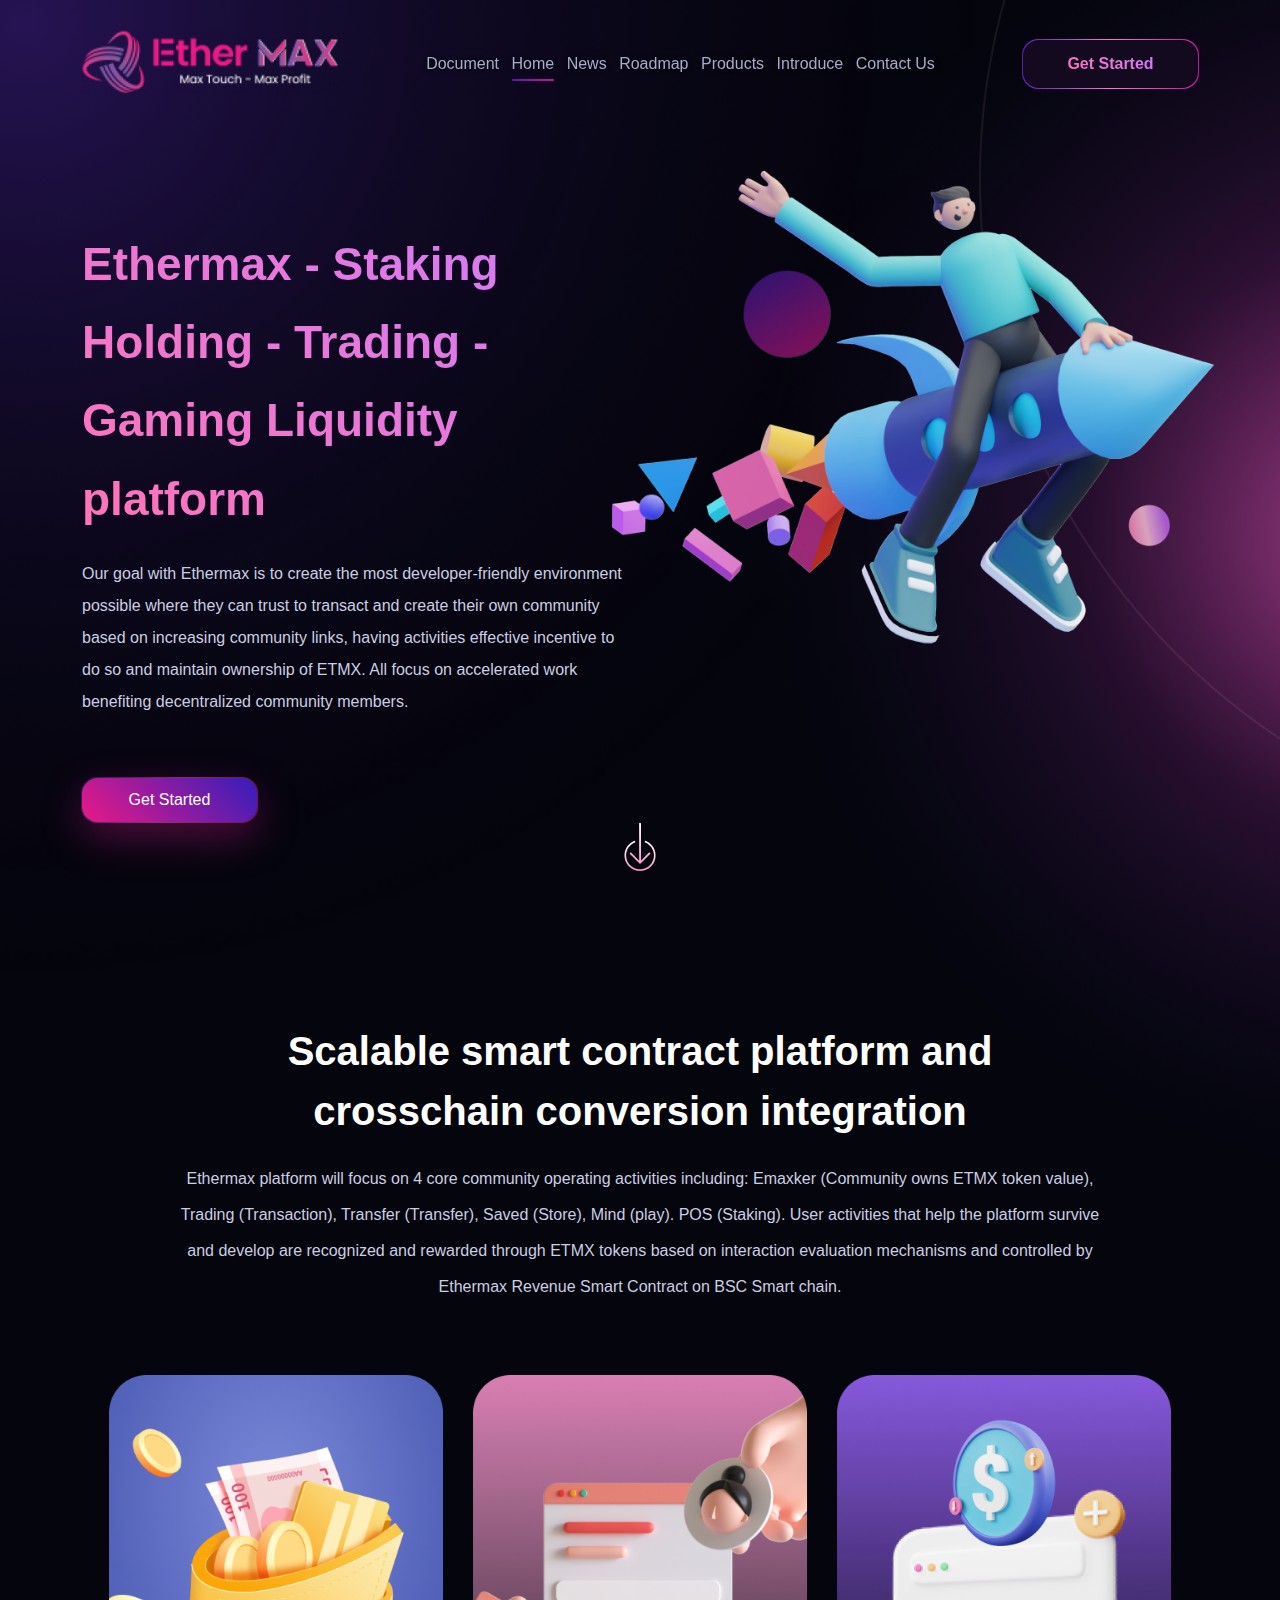
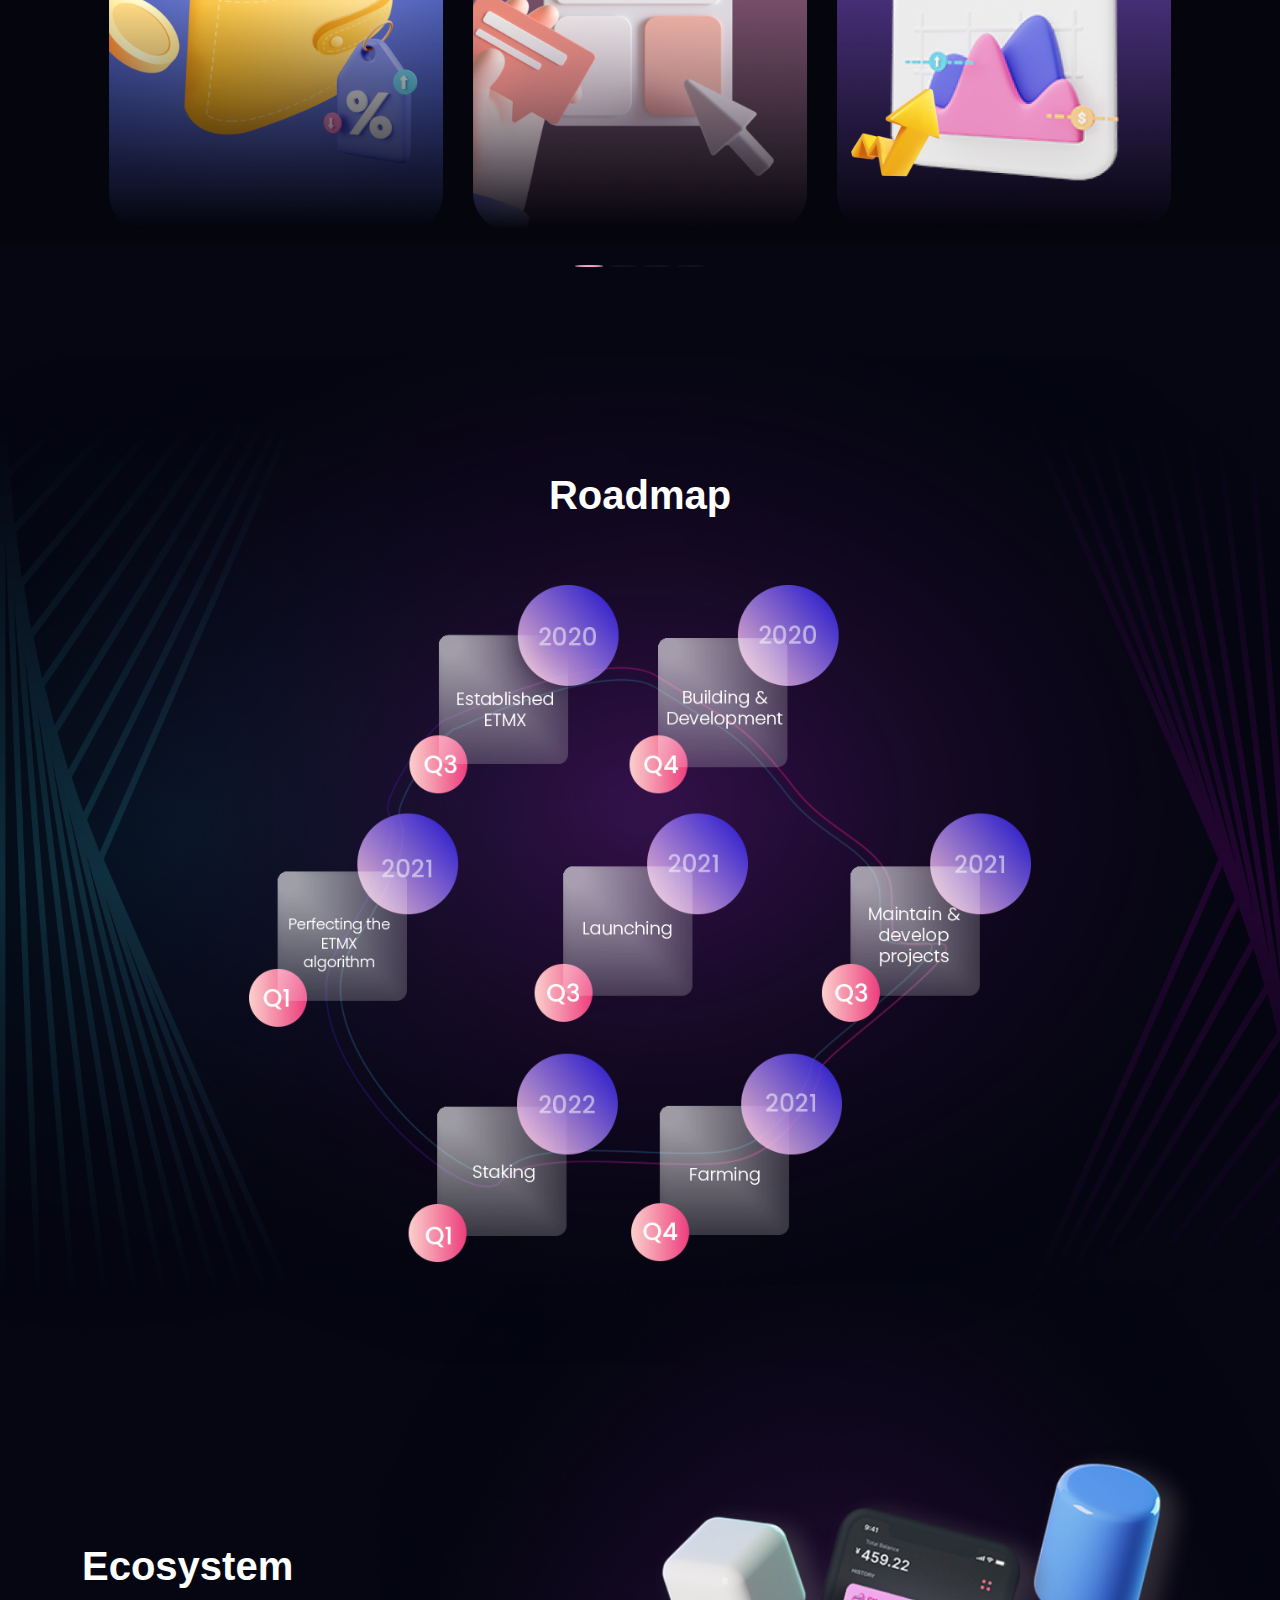
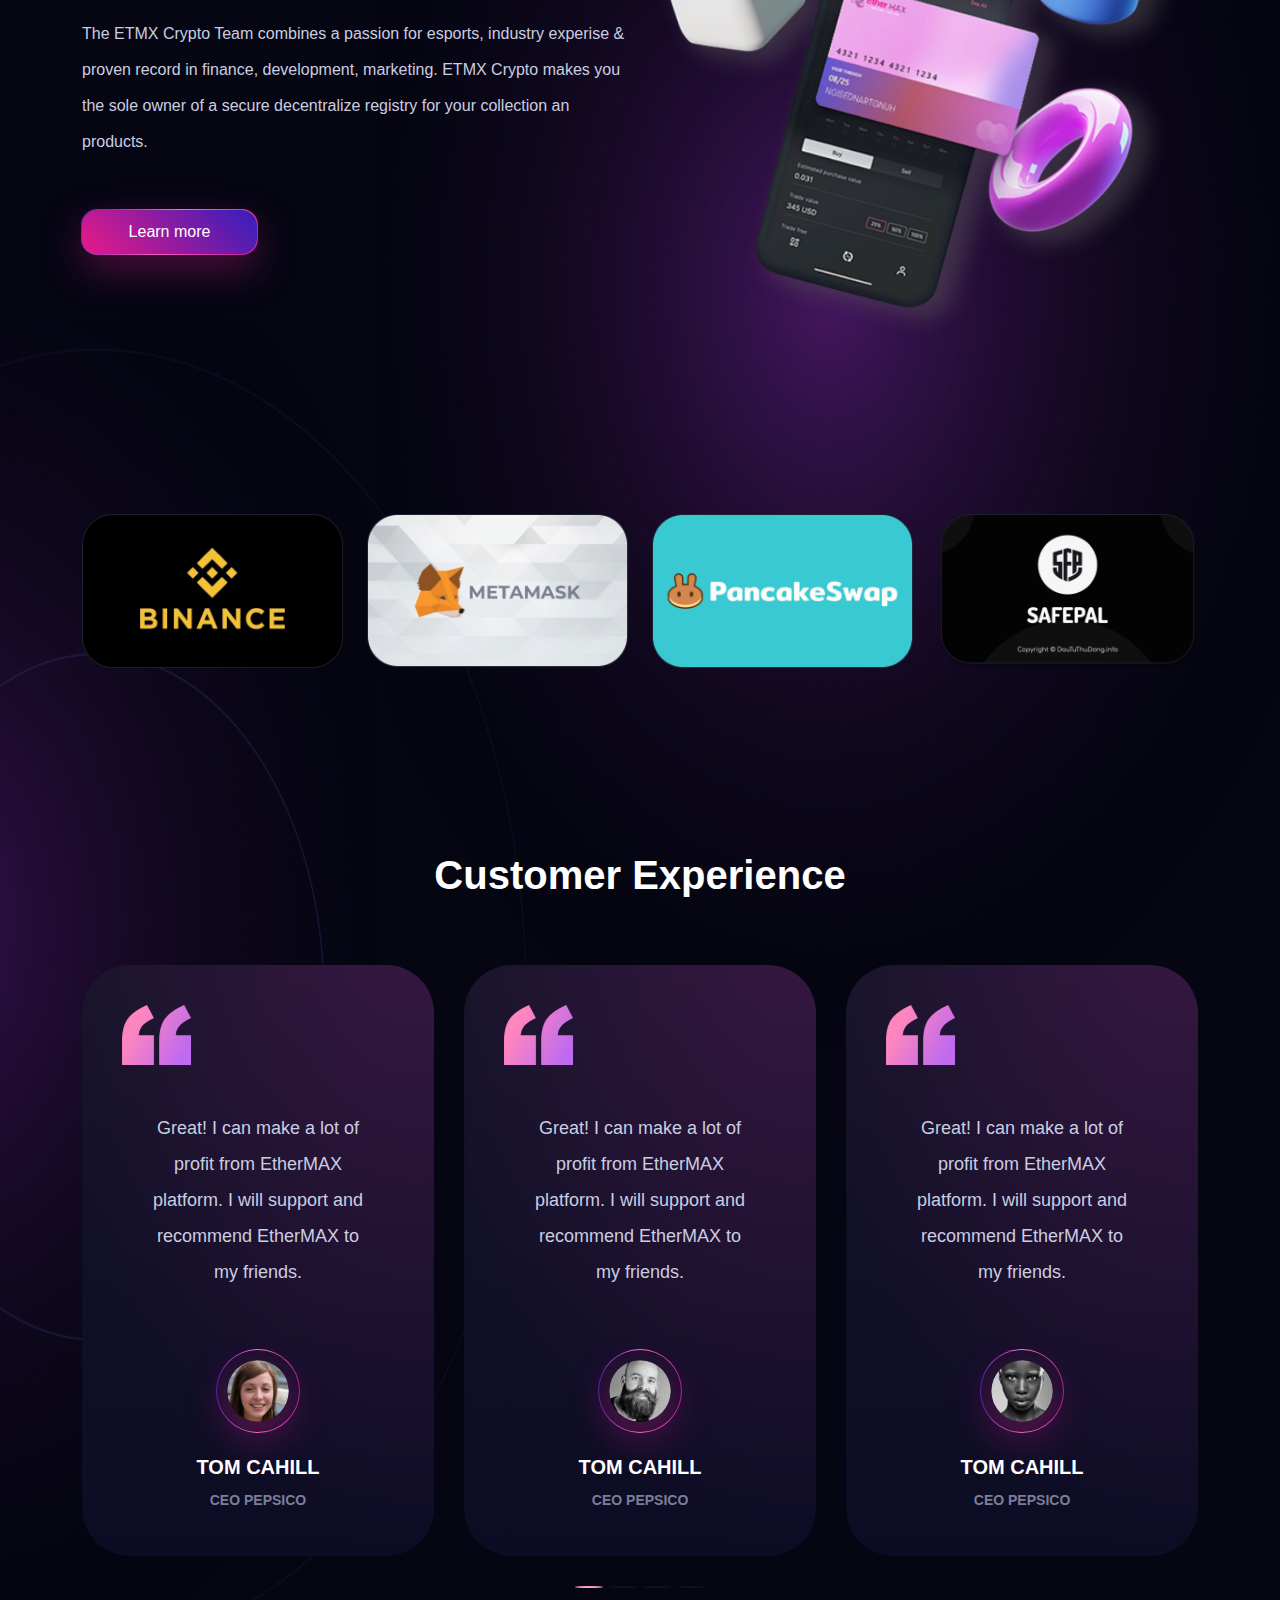
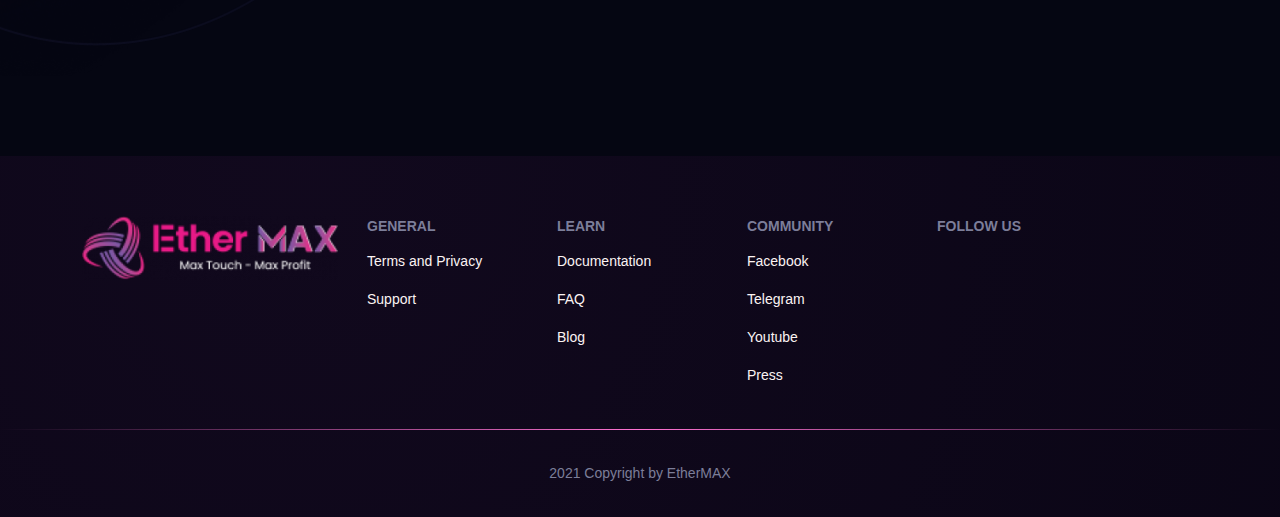
==== index.html @ fe42a5cf "Update" ====
<!doctype html>
<html lang="en">
<head>
  <meta charset="utf-8">
  <meta name="viewport" content="width=device-width, initial-scale=1, shrink-to-fit=no">
  <meta name="description" content="">
  <title>Ethermax</title>

  <link rel="icon" href="./assets/images/favicon.png">
  <!-- Core CSS -->
  <link rel="stylesheet" type="text/css" href="./assets/css/main.css">

</head>

<body>
    <header class="header header--fix">
        <div class="container">
            <div class="sc__wrap d-flex justify-content-between align-items-center">
                <div class="header__logo">
                    <a href="index.html">
                        <img src="./assets/images/logo.png" alt="">
                    </a>
                </div>
                <nav class="main__nav d-flex align-items-center">
                    <a href="#menu__mobile" class="mburger">
                        <span><span class="icon-bar"></span><span class="icon-bar"></span><span class="icon-bar"></span></span>
                    </a>
                    <ul class="dn__menu d-none d-lg-block">
                        <li class="menu-item"><a href="#">Document</a></li>
                        <li class="menu-item current-menu-item current_page_item"><a href="index.html">Home</a></li>
                        <li class="menu-item"><a href="#">News</a></li>
                        <li class="menu-item"><a href="#">Roadmap</a></li>
                        <li class="menu-item"><a href="#">Products</a></li>
                        <li class="menu-item"><a href="#">Introduce</a></li>
                        <li class="menu-item"><a href="#">Contact Us</a></li>
                    </ul>
                </nav>
                <div>
                    <a href="#" class="header__btn"><span>Get Started</span></a>
                </div>
            </div>
        </div>
    </header>

    <section class="home-banner">
        <div class="container">
            <div class="row">
                <div class="col-md-6">
                    <h2 class="el__item--title">Ethermax - Staking<br>Holding - Trading - Gaming Liquidity platform</h2>
                    <div class="el__item--excerpt">
                        Our goal with Ethermax is to create the most developer-friendly environment possible where they can trust to transact and create their own community based on increasing community links, having activities effective incentive to do so and maintain ownership of ETMX. All focus on accelerated work benefiting decentralized community members.
                    </div>
                    <a href="#" class="btn btn--primary">Get Started</a>
                </div>
                <div class="col-md-6">
                    <div class="el__item--thumb">
                        <img src="./assets/images/header-img.png" alt="Ethermax - Staking Holding - Trading - Gaming Liquidity platform">
                    </div>
                </div>
            </div>

            <div>
                <a href="#home-banner__box" class="next-page js-click-smooth"></a>
            </div>

            <div id="home-banner__box" class="el__box">
                <div class="container">
                    <div class="sc__header text-center">
                        <h2 class="sc__header--title">Scalable smart contract platform and <br>crosschain conversion integration</h2>
                        <div class="sc__header--excerpt">
                            Ethermax platform will focus on 4 core community operating activities including: Emaxker (Community owns ETMX token value), Trading (Transaction), Transfer (Transfer), Saved (Store), Mind (play). POS (Staking). User activities that help the platform survive and develop are recognized and rewarded through ETMX tokens based on interaction evaluation mechanisms and controlled by Ethermax Revenue Smart Contract on BSC Smart chain.
                        </div>
                    </div>

                    <div class="el__box__slider slider flickity" data-flickity='{ "autoPlay": true ,"cellAlign": "left", "contain": true, "wrapAround": true, "groupCells": false, "pageDots": true,"prevNextButtons": false }'>
                        <div class="col-md-4 col-lg-4 item__wrap">
                            <div class="slider__item">
                                <div class="slider__item--thumb">
                                    <img src="./assets/images/home-banner-img-1.png" alt="">
                                </div>
                            </div>
                        </div>
                        <div class="col-md-4 col-lg-4 item__wrap">
                            <div class="slider__item">
                                <div class="slider__item--thumb">
                                    <img src="./assets/images/home-banner-img-2.png" alt="">
                                </div>
                            </div>
                        </div>
                        <div class="col-md-4 col-lg-4 item__wrap">
                            <div class="slider__item">
                                <div class="slider__item--thumb">
                                    <img src="./assets/images/home-banner-img-3.png" alt="">
                                </div>
                            </div>
                        </div>
                         <div class="col-md-4 col-lg-4 item__wrap">
                            <div class="slider__item">
                                <div class="slider__item--thumb">
                                    <img src="./assets/images/home-banner-img-1.png" alt="">
                                </div>
                            </div>
                        </div>
                    </div>
                </div>
            </div>

        </div>
    </section>

    <section class="home-roadmap">
        <div class="container">
            <div class="sc__header text-center">
                <h2 class="sc__header--title">Roadmap</h2>
            </div>
            <div class="el__thumb">
                <img src="./assets/images/home 1.png" alt="">
            </div>
        </div>
    </section>

    <div class="home-wrap2">
        <section class="home-ecosystem">
            <div class="container">
                <div class="row">
                    <div class="col-md-6 d-flex align-items-center">
                        <div class="sc__header">
                            <h2 class="sc__header--title">Ecosystem</h2>
                            <div class="sc__header--excerpt">
                                The ETMX Crypto Team combines a passion for esports, industry experise & proven record in finance, development, marketing. ETMX Crypto makes you the sole owner of a secure decentralize registry for your collection an products.
                            </div>
                            <a href="#" class="btn btn--primary">Learn more</a>
                        </div>
                    </div>
                    <div class="col-md-6">
                        <div class="el__thumb">
                            <img src="./assets/images/home-ecosystem-img.png" alt="">
                        </div>
                    </div>
                </div>

                <div class="el__box">
                    <div class="row">
                        <div class="col-md-3">
                            <div class="el__item--thumb">
                                <img src="./assets/images/home-ecosystem-img-1.png" alt="">
                            </div>
                        </div>
                        <div class="col-md-3">
                            <div class="el__item--thumb">
                                <img src="./assets/images/home-ecosystem-img-2.png" alt="">
                            </div>
                        </div>
                        <div class="col-md-3">
                            <div class="el__item--thumb">
                                <img src="./assets/images/home-ecosystem-img-3.png" alt="">
                            </div>
                        </div>
                        <div class="col-md-3">
                            <div class="el__item--thumb">
                                <img src="./assets/images/home-ecosystem-img-4.png" alt="">
                            </div>
                        </div>
                    </div>
                </div>
            </div>
        </section>

        <section class="home-feedback">
            <div class="container">
                <div class="sc__header text-center">
                    <h2 class="sc__header--title">Customer Experience</h2>
                </div>

                <div class="home-feedback__slider" data-flickity='{ "autoPlay": true ,"cellAlign": "left", "contain": true, "wrapAround": true, "groupCells": false, "pageDots": true,"prevNextButtons": false }'>
                    <div class="col-md-4 col-lg-4 item__wrap">
                        <div class="slider__item">
                            <div class="slider__item--excerpt">
                                Great! I can make a lot of profit from EtherMAX platform. I will support and recommend EtherMAX to my friends.
                            </div>
                            <div class="slider__item--thumb">
                                <div class="-wrap">
                                    <div class="dnfix__thumb -contain">
                                        <img src="./assets/images/user-1.png" alt="">
                                    </div>
                                </div>
                            </div>
                            <h3 class="slider__item--title">TOM CAHILL</h3>
                            <h3 class="slider__item--sub">CEO PEPSICO</h3>
                        </div>
                    </div>
                    <div class="col-md-4 col-lg-4 item__wrap">
                        <div class="slider__item">
                            <div class="slider__item--excerpt">
                                Great! I can make a lot of profit from EtherMAX platform. I will support and recommend EtherMAX to my friends.
                            </div>
                            <div class="slider__item--thumb">
                                <div class="-wrap">
                                    <div class="dnfix__thumb -contain">
                                        <img src="./assets/images/user-2.png" alt="">
                                    </div>
                                </div>
                            </div>
                            <h3 class="slider__item--title">TOM CAHILL</h3>
                            <h3 class="slider__item--sub">CEO PEPSICO</h3>
                        </div>
                    </div>
                    <div class="col-md-4 col-lg-4 item__wrap">
                        <div class="slider__item">
                            <div class="slider__item--excerpt">
                                Great! I can make a lot of profit from EtherMAX platform. I will support and recommend EtherMAX to my friends.
                            </div>
                            <div class="slider__item--thumb">
                                <div class="-wrap">
                                    <div class="dnfix__thumb -contain">
                                        <img src="./assets/images/user-3.png" alt="">
                                    </div>
                                </div>
                            </div>
                            <h3 class="slider__item--title">TOM CAHILL</h3>
                            <h3 class="slider__item--sub">CEO PEPSICO</h3>
                        </div>
                    </div>
                    <div class="col-md-4 col-lg-4 item__wrap">
                        <div class="slider__item">
                            <div class="slider__item--excerpt">
                                Great! I can make a lot of profit from EtherMAX platform. I will support and recommend EtherMAX to my friends.
                            </div>
                            <div class="slider__item--thumb">
                                <div class="-wrap">
                                    <div class="dnfix__thumb -contain">
                                        <img src="./assets/images/user-1.png" alt="">
                                    </div>
                                </div>
                            </div>
                            <h3 class="slider__item--title">TOM CAHILL</h3>
                            <h3 class="slider__item--sub">CEO PEPSICO</h3>
                        </div>
                    </div>
                </div>

            </div>
        </section>
    </div>


    <footer class="footer">
        <div class="container">
            <div class="footer__top">
                <div class="row">
                    <div class="col-md-3">
                        <a href="index.html">
                            <img src="./assets/images/logo.png" alt="">
                        </a>
                    </div>
                    <div class="col-md-2">
                        <div class="footer__item">
                            <div class="el__header">
                                <h6 class="el__header--title">General</h6>
                            </div>
                            <nav class="">
                                <ul class="el__list">
                                    <li class="menu-item"><a href="#">Terms and Privacy</a></li>
                                    <li class="menu-item"><a href="#">Support</a></li>
                                </ul>
                            </nav>
                        </div>
                    </div>
                    <div class="col-md-2">
                        <div class="footer__item">
                            <div class="el__header">
                                <h6 class="el__header--title">Learn</h6>
                            </div>
                            <nav class="">
                                <ul class="el__list">
                                    <li class="menu-item"><a href="#">Documentation</a></li>
                                    <li class="menu-item"><a href="#">FAQ</a></li>
                                    <li class="menu-item"><a href="#">Blog</a></li>
                                </ul>
                            </nav>
                        </div>
                    </div>
                    <div class="col-md-2">
                        <div class="footer__item">
                            <div class="el__header">
                                <h6 class="el__header--title">Community</h6>
                            </div>
                            <nav class="">
                                <ul class="el__list">
                                    <li class="menu-item"><a href="#">Facebook</a></li>
                                    <li class="menu-item"><a href="#">Telegram</a></li>
                                    <li class="menu-item"><a href="#">Youtube</a></li>
                                    <li class="menu-item"><a href="#">Press</a></li>
                                </ul>
                            </nav>
                        </div>
                    </div>
                    <div class="col-md-3">
                        <div class="footer__item">
                            <div class="el__header">
                                <h6 class="el__header--title">fOLLOW US</h6>
                            </div>
                            <div class="social__box -s2 ms-auto">
                            <a href="#" class="ic--fb"><i class="fa fa-facebook-square" aria-hidden="true"></i></a>
                            <a href="#" class="ic--tw"><i class="fa fa-twitter" aria-hidden="true"></i></a>
                            <a href="#" class="ic--ytb"><i class="fa fa-youtube-play" aria-hidden="true"></i></a>
                          </div>
                        </div>
                    </div>
                </div>
            </div>
        </div>
        <div class="copyright text-center">
          <div class="container">2021 Copyright by EtherMAX</div>
        </div>
    </footer>

    <!-- end Footer -->
    <script src="./assets/libs/jquery-3.5.1.slim/jquery-3.5.1.slim.min.js"></script>
    <script src="./assets/libs/bootstrap/js/bootstrap.bundle.js"></script>
    <script src="./assets/libs/wowjs/js/wow.min.js"></script>
    <script src="./assets/libs/flickity/flickity.pkgd.min.js"></script>
    <script src="./assets/js/main.js"></script>

</body>

</html>
---- assets/css/main.css ----
@import url(../libs/bootstrap/css/bootstrap.css);
@import url(../libs/wowjs/css/animate.css);
@import url(../libs/flickity/flickity.min.css);
.schedule {
  max-width: 100%;
  padding: 0 0;
  background: #fff; }

.table-schedule {
  width: 100%;
  border-collapse: collapse;
  font-size: 16px;
  color: #5FC4E6;
  margin-bottom: 10px; }
  .table-schedule thead {
    font-size: 13px;
    color: #fff; }
    .table-schedule thead th {
      background-color: #BEE274;
      padding: 7px 5px; }
      .table-schedule thead th:first-child {
        min-width: 115px;
        background-color: #5FC4E6; }
  .table-schedule th, .table-schedule td {
    text-align: center;
    vertical-align: middle;
    min-width: 26px;
    border: 0;
    padding: 5px 5px; }
  .table-schedule tbody tr:first-child th, .table-schedule tbody tr:first-child td {
    padding-top: 15px; }
  .table-schedule tbody tr:last-child th, .table-schedule tbody tr:last-child td {
    padding-bottom: 15px; }
  .table-schedule tbody th {
    color: #666; }

html, body, div, span, applet, object, iframe,
h1, h2, h3, h4, h5, h6, p, blockquote, pre,
a, abbr, acronym, address, big, cite, code,
del, dfn, em, img, ins, kbd, q, s, samp,
small, strike, strong, sub, sup, tt, var,
b, u, i, center,
dl, dt, dd, ol, ul, li,
fieldset, form, label, legend,
table, caption, tbody, tfoot, thead, tr, th, td,
article, aside, canvas, details, embed,
figure, figcaption, footer, header, hgroup,
menu, nav, output, ruby, section, summary,
time, mark, audio, video {
  margin: 0;
  padding: 0;
  border: 0;
  font-size: 100%;
  vertical-align: baseline; }

/* HTML5 display-role reset for older browsers */
article, aside, details, figcaption, figure,
footer, header, hgroup, menu, nav, section {
  display: block; }

body {
  font-family: 'Poppins', sans-serif;
  background-color: #050612;
  color: #CBCDE1;
  font-weight: 400;
  font-size: 16px;
  line-height: normal;
  position: relative; }

a, a:hover {
  color: #4D4D4D;
  text-decoration: none;
  transition: all 0.3s; }

h1, h2, h3, h4, h5, h6 {
  font-weight: 700;
  line-height: normal; }

ol, ul {
  list-style: none; }

blockquote, q {
  quotes: none; }

blockquote:before, blockquote:after,
q:before, q:after {
  content: '';
  content: none; }

table {
  border-collapse: collapse;
  border-spacing: 0; }

img {
  max-width: 100%; }

a {
  outline: none; }

.-color-primary {
  color: #5FC4E6; }

ol, ul {
  list-style: none; }

.dnfix__thumb {
  position: relative;
  height: auto;
  width: 100%;
  overflow: hidden;
  display: block;
  padding-top: 68.075%; }

.dnfix__thumb img {
  margin: 0px auto;
  position: absolute;
  width: 100%;
  height: 100%;
  top: 0;
  left: 0;
  object-fit: cover; }

.dnfix__thumb.-contain img {
  object-fit: contain; }

.dnfix__thumb {
  transition: all 1000ms cubic-bezier(0.215, 0.61, 0.355, 1); }
  .dnfix__thumb img {
    transition: all 1000ms cubic-bezier(0.215, 0.61, 0.355, 1); }

/* Text truncate */
.text__truncate {
  overflow: hidden;
  text-overflow: ellipsis;
  display: -webkit-box;
  display: -webkit-inline-box;
  -webkit-box-orient: vertical;
  -webkit-line-clamp: 1; }

.text__truncate.-n2 {
  -webkit-line-clamp: 2; }

.text__truncate.-n3 {
  -webkit-line-clamp: 3; }

.text__truncate.-n4 {
  -webkit-line-clamp: 4; }

/**/
br.tb {
  display: none; }
@media (max-width: 991px) {
  br.pc {
    display: none; } }
@media (min-width: 768px) and (max-width: 1199px) {
  br.tb {
    display: block; } }
@media (min-width: 992px) {
  br.tbl {
    display: none; } }
@media (min-width: 768px) {
  br.mbt {
    display: none; } }
@media (min-width: 576px) {
  br.mb {
    display: none; } }

/**/
.sc__header--title {
  font-weight: bold;
  font-size: 40px;
  line-height: 60px;
  color: #FFFFFF;
  margin-bottom: 20px; }
.sc__header--excerpt {
  max-width: 925px;
  font-size: 16px;
  line-height: 36px;
  color: #CBCDE1;
  margin: 0 auto;
  margin-bottom: 50px; }

/**/
.btn {
  position: relative;
  min-width: 175px;
  font-size: 16px;
  font-weight: 500;
  line-height: normal;
  color: #fff;
  text-align: center;
  border-radius: 16px;
  padding: 13px 10px;
  transition: all .5s;
  border: 0;
  box-shadow: 0px 15px 40px rgba(212, 26, 141, 0.37); }
  .btn:before {
    content: "";
    position: absolute;
    top: 0;
    right: 0;
    bottom: 0;
    left: 0;
    z-index: -1;
    margin: -1px;
    border-radius: inherit;
    background: linear-gradient(120deg, #571DB1, #FF73D3, #B91B95); }
  .btn:hover {
    color: #fff; }
  .btn--primary {
    background: linear-gradient(45deg, #E91987, #341EBB); }

/*Slider*/
.flickity-page-dots {
  bottom: -35px; }
  .flickity-page-dots .dot {
    width: 28px;
    height: 2px;
    margin: 0 3px; }
    .flickity-page-dots .dot.is-selected {
      background: #FFA0CC; }

@media (min-width: 1400px) {
  .container {
    max-width: 1360px; } }
.header {
  padding: 30px 0; }
  .header--fix {
    position: fixed;
    top: 0;
    left: 0;
    width: 100%;
    z-index: 999;
    transition: all .25s; }
    .header--fix.is-active {
      background-color: #050612; }
      .header--fix.is-active:before {
        content: "";
        position: absolute;
        bottom: -1px;
        left: 0;
        width: 100%;
        height: 1px;
        background: linear-gradient(to right, #571DB1, #FF73D3, #B91B95); }
  .header__btn {
    position: relative;
    display: block;
    border-radius: 16px;
    background: #130a1f;
    padding: 15px 10px;
    font-size: 16px;
    font-weight: 800;
    min-width: 175px;
    text-align: center; }
    .header__btn:before {
      content: "";
      position: absolute;
      top: 0;
      right: 0;
      bottom: 0;
      left: 0;
      z-index: -1;
      margin: -1px;
      border-radius: inherit;
      background: linear-gradient(to right, #571DB1, #FF73D3, #B91B95); }
    .header__btn span {
      background: -webkit-linear-gradient(45deg, #FF74B5, #D07CFF);
      -webkit-background-clip: text;
      -webkit-text-fill-color: transparent; }

.footer {
  padding: 60px 0 0;
  background: radial-gradient(189.04% 777.74% at 23.72% 0%, rgba(40, 19, 54, 0.4) 0%, rgba(0, 0, 0, 0) 100%), #02020D; }
  .footer .footer__top {
    padding-bottom: 15px; }
  .footer .el__header {
    margin-bottom: 15px; }
    .footer .el__header--title {
      font-weight: bold;
      font-size: 14px;
      line-height: 21px;
      text-transform: uppercase;
      color: #7C7E99;
      margin-bottom: 0; }
  .footer .el__list {
    margin-bottom: 30px; }
    .footer .el__list li {
      margin-bottom: 20px; }
      .footer .el__list li a {
        font-size: 14px;
        line-height: normal;
        color: #FBF3F3; }

.copyright {
  position: relative;
  font-size: 14px;
  line-height: 48px;
  color: #7C7E99;
  padding: 20px 0; }
  .copyright:before {
    content: '';
    position: absolute;
    top: 0;
    left: 0;
    display: block;
    width: 100%;
    height: 1px;
    background: #8063ac;
    background: linear-gradient(50deg, rgba(128, 99, 172, 0) 0%, #ff73d3 50%, rgba(185, 27, 149, 0) 100%); }

/*
======================================
[ Main menu ]
======================================
*/
.header:not(.is-sticky) .main__nav .dn__menu > li > a {
  text-shadow: 0 0 5px #000000; }

.main__nav {
  position: relative;
  z-index: 9;
  font-size: 16px;
  line-height: 24px; }
  .main__nav:after {
    content: "";
    display: table;
    clear: both; }
  .main__nav .sc__wrap {
    position: relative;
    z-index: 9999;
    width: 100%; }
  .main__nav ul {
    list-style: none;
    padding: 0;
    margin: 0; }
  .main__nav.-subpage .dn__menu > li {
    padding: 0px 3px; }
  .main__nav a {
    color: #A7ABC8; }
  .main__nav .dn__menu {
    padding: 0px 0;
    -webkit-transition: padding .5s;
    -o-transition: padding .5s;
    transition: padding .5s;
    background: none;
    max-height: 46px; }
    .main__nav .dn__menu:after {
      content: "";
      display: table;
      clear: both; }
    .main__nav .dn__menu > li {
      position: relative;
      display: inline-block;
      padding: 0 15px; }
      .main__nav .dn__menu > li a::before {
        content: "";
        position: absolute;
        bottom: 0;
        left: 0;
        right: 0;
        display: block;
        width: 0;
        height: 2px;
        -webkit-transition: all .3s;
        -o-transition: all .3s;
        transition: all .3s;
        margin: auto;
        background: #fff; }
      .main__nav .dn__menu > li.menu-item-has-children > a:after {
        content: "\e906";
        font-family: 'icomoon';
        font-size: 8px;
        margin-left: 5px;
        position: relative;
        top: -2px; }
      .main__nav .dn__menu > li > a {
        position: relative;
        padding: 5px 0;
        display: block; }
        .main__nav .dn__menu > li > a:before {
          content: "";
          position: absolute;
          bottom: 0;
          left: 0;
          right: 0;
          display: block;
          width: 0;
          height: 2px;
          -webkit-transition: all .3s;
          -o-transition: all .3s;
          transition: all .3s;
          margin: auto;
          background: #571db1;
          background: linear-gradient(90deg, #571db1 0%, #a51b9b 75%, #b91b95 100%);
          border-radius: 5px; }
    .main__nav .dn__menu > li:hover a:before, .main__nav .dn__menu > li.active a:before, .main__nav .dn__menu .current_page_parent a:before, .main__nav .dn__menu .current-menu-parent a:before, .main__nav .dn__menu .current-menu-item > a:before {
      width: 100%; }
    .main__nav .dn__menu .menu-item-has-children:hover a:before {
      display: none; }
    .main__nav .dn__menu li:hover > .sub-menu {
      display: block;
      opacity: 1;
      visibility: visible; }
    .main__nav .dn__menu .sub-menu {
      width: 205px;
      position: absolute;
      background: #5FC4E6;
      opacity: 0;
      visibility: hidden;
      transition: all 300ms linear;
      -o-transition: all 300ms linear;
      -ms-transition: all 300ms linear;
      -moz-transition: all 300ms linear;
      -webkit-transition: all 300ms linear;
      left: 0px;
      top: 100%;
      z-index: 99;
      text-align: left; }
      .main__nav .dn__menu .sub-menu li {
        line-height: 20px;
        padding: 8px 15px;
        border-bottom: 1px solid rgba(255, 255, 255, 0.1);
        position: relative; }
        .main__nav .dn__menu .sub-menu li:hover {
          background-color: rgba(0, 0, 0, 0.2); }
          .main__nav .dn__menu .sub-menu li:hover > a {
            color: #fff; }
        .main__nav .dn__menu .sub-menu li a {
          color: #ffffff; }
      .main__nav .dn__menu .sub-menu .sub-menu {
        top: 0;
        left: 100%; }
  @media (max-width: 1439px) {
    .main__nav .dn__menu > li > a {
      font-size: 18px; } }
  @media (max-width: 1299px) {
    .main__nav .dn__menu > li {
      padding: 0 4px; }
      .main__nav .dn__menu > li > a {
        font-size: 16px; } }
  @media (max-width: 991px) {
    .main__nav {
      background-color: #ECF9FA;
      overflow: auto;
      white-space: nowrap; }
      .main__nav .dn__menu > li {
        padding: 0 15px; } }

/*Menu custom*/
.modal-open {
  overflow: hidden; }

.nav__mobile {
  display: block;
  position: fixed;
  top: 0;
  height: 100%;
  left: -390px;
  width: 390px;
  opacity: 0;
  background: #fff;
  -webkit-transition: all .25s;
  -moz-transition: all .25s;
  -ms-transition: all .25s;
  -o-transition: all .25s;
  transition: all .25s;
  z-index: 999;
  font-size: 18px;
  font-weight: 400;
  pointer-events: none;
  overflow: auto;
  font-family: 'Noto Serif JP', serif; }
  .nav__mobile__close {
    width: 40px;
    height: 40px;
    background: #C4A464;
    font-size: 18px;
    color: #fff;
    display: flex;
    align-items: center;
    justify-content: center;
    position: fixed;
    bottom: 15px;
    right: 15px;
    z-index: 9; }
  .nav__mobile__content {
    overflow-y: auto;
    padding: 0 15px 15px; }
  .nav__mobile.active {
    left: 0;
    opacity: 1;
    pointer-events: auto; }
  .nav__mobile .sub-menu {
    font-size: 14px;
    font-weight: 400;
    padding-left: 15px; }
    .nav__mobile .sub-menu:after {
      content: "";
      display: table;
      clear: both; }
    .nav__mobile .sub-menu > li {
      float: left;
      width: 50%; }
    .nav__mobile .sub-menu li a {
      position: relative;
      display: inline-block;
      padding: 5px 5px; }
  .nav__mobile li {
    position: relative; }
    .nav__mobile li a {
      color: #000000;
      padding: 5px 5px;
      display: block; }
      .nav__mobile li a:hover {
        color: #5FC4E6; }
    .nav__mobile li.active > a:after, .nav__mobile li:hover > a:after {
      content: "";
      position: absolute;
      width: calc(100% - 10px);
      height: 1px;
      background: #5FC4E6;
      display: block; }
  .nav__mobile--ul {
    list-style: none;
    padding: 5px 0;
    margin: 0;
    letter-spacing: 2px; }
    .nav__mobile--ul > li {
      padding: 5px 0; }
      .nav__mobile--ul > li > a {
        color: #6484C4; }
  .nav__mobile__btn {
    position: absolute;
    top: 0;
    right: 0;
    font-size: 19px;
    padding: 0;
    line-height: 40px;
    min-height: 37px;
    width: 40px;
    border: 0;
    background: none;
    color: #3e252b;
    cursor: pointer; }
    .nav__mobile__btn:focus {
      outline: none; }
    .nav__mobile__btn i {
      font-style: inherit;
      color: #524945; }
      .nav__mobile__btn i:before {
        content: "\e906";
        display: block;
        font-family: 'icomoon';
        font-size: 6px;
        transition: all .5s; }
  .nav__mobile .sub-active > .nav__mobile__btn i:before {
    transform: rotate(0); }
  .nav__mobile .schedule.-st2 {
    font-size: 12px; }
    .nav__mobile .schedule.-st2 .table-schedule thead th:first-child {
      min-width: 85px; }
    .nav__mobile .schedule.-st2 .table-schedule th, .nav__mobile .schedule.-st2 .table-schedule td {
      min-width: 25px; }
  .nav__mobile .nav__mobile__close {
    display: none; }
  .nav__mobile .btn--primary.-custom {
    border-color: #6484C4;
    background-color: #6484C4; }
  @media (max-width: 575px) {
    .nav__mobile {
      width: 100%; }
      .nav__mobile .nav__mobile__close {
        display: flex; } }

/**/
/**/
.menu-mb__btn {
  display: block; }

.menu-mb__btn .icon-bar {
  width: 26px;
  transition: all 0.2s;
  -webkit-transition: all 0.2s;
  -moz-transition: all 0.2s;
  -ms-transition: all 0.2s;
  -o-transition: all 0.2s;
  background-color: #3c424f;
  display: block;
  height: 3px;
  border-radius: 1px; }

.menu-mb__btn .icon-bar + .icon-bar {
  margin-top: 5px; }

.menu-mb__btn.active .icon-bar:nth-of-type(1) {
  -ms-transform: rotate(45deg);
  -webkit-transform: rotate(45deg);
  -moz-transform: rotate(45deg);
  transform: rotate(45deg);
  -ms-transform-origin: 0 0;
  -webkit-transform-origin: 0 0;
  transform-origin: 0 0; }

.menu-mb__btn .icon-bar:nth-of-type(1) {
  -ms-transform: rotate(0);
  -webkit-transform: rotate(0);
  -moz-transform: rotate(0);
  transform: rotate(0); }

.menu-mb__btn.active .icon-bar:nth-of-type(2) {
  opacity: 0; }

.menu-mb__btn.active .icon-bar:nth-of-type(3) {
  -ms-transform: rotate(-45deg);
  -webkit-transform: rotate(-45deg);
  -moz-transform: rotate(-45deg);
  transform: rotate(-45deg);
  -ms-transform-origin: 10% 90%;
  -webkit-transform-origin: 10% 90%;
  transform-origin: 10% 90%; }

.menu-mb__btn.icon-bar:nth-of-type(3) {
  -ms-transform: rotate(0);
  -webkit-transform: rotate(0);
  -moz-transform: rotate(0);
  transform: rotate(0); }

.home-banner {
  position: relative;
  padding: 225px 0 120px;
  background: url(../img/home-banner-bg.png) no-repeat; }
  .home-banner .el__item--title {
    font-size: 46px;
    line-height: 1.7;
    font-weight: 800;
    background: -webkit-linear-gradient(45deg, #FF74B5, #D07CFF);
    -webkit-background-clip: text;
    -webkit-text-fill-color: transparent;
    margin-bottom: 20px; }
  .home-banner .el__item--excerpt {
    max-width: 600px;
    font-size: 16px;
    line-height: 2;
    color: #CBCDE1;
    margin-bottom: 60px; }
  .home-banner .el__item--thumb {
    position: relative;
    width: 114%;
    top: -10%;
    left: -10%; }
  .home-banner .el__box {
    padding: 150px 0 0; }
    .home-banner .el__box .sc__header--excerpt {
      margin-bottom: 70px; }
    .home-banner .el__box__slider:not(.flickity-enabled) .item__wrap + .item__wrap {
      display: none; }
    .home-banner .el__box__slider .flickity-prev-next-button {
      border-radius: 0; }
    .home-banner .el__box__slider .item__wrap {
      position: relative;
      padding: 0 15px 0 !important; }
  .home-banner .next-page {
    display: block;
    width: 48px;
    height: 49px;
    background: url(../img/scroll.png) no-repeat;
    margin: auto;
    -webkit-animation-name: Mousex;
    -webkit-animation-duration: 1.5s;
    -webkit-animation-iteration-count: infinite;
    -webkit-animation-timing-function: ease-in-out; }
@-webkit-keyframes Mousex {
  from {
    -webkit-transform: translate(0, 0px); }
  65% {
    -webkit-transform: translate(0, 15px); }
  to {
    -webkit-transform: translate(0, 0px); } }
@-moz-keyframes Mouse {
  from {
    -moz-transform: translate(0, 0px); }
  65% {
    -moz-transform: translate(0, 15px); }
  to {
    -moz-transform: translate(0, 0px); } }
.home-roadmap {
  position: relative;
  padding: 110px 0 100px;
  background: url(../img/roadmaps-bg.png) no-repeat;
  background-size: 100% 100%; }
  .home-roadmap .sc__header {
    margin-bottom: 60px; }
  .home-roadmap .el__thumb {
    max-width: 70%;
    margin: auto; }

.home-wrap2 {
  position: relative; }
  .home-wrap2:before {
    content: '';
    position: absolute;
    top: -80px;
    left: 0;
    width: 100%;
    height: 100%;
    background: url(../img/Group-10.png) no-repeat;
    background-size: 100% 100%; }

.home-ecosystem {
  position: relative;
  padding: 80px 0 70px; }
  .home-ecosystem .el__box {
    max-width: 1200px;
    margin: 170px auto 0; }

.home-feedback {
  position: relative;
  padding: 100px 0 200px; }
  .home-feedback .sc__header {
    margin-bottom: 60px; }
  .home-feedback__slider {
    margin: 0 -15px; }
    .home-feedback__slider:not(.flickity-enabled) .item__wrap + .item__wrap {
      display: none; }
    .home-feedback__slider .flickity-prev-next-button {
      border-radius: 0; }
    .home-feedback__slider .item__wrap {
      position: relative;
      padding: 0 15px 0 !important; }
  .home-feedback .slider__item {
    position: relative;
    padding: 145px 70px 45px;
    border-radius: 48px;
    text-align: center;
    background: radial-gradient(111.91% 111.91% at 94.46% -11.91%, rgba(111, 27, 106, 0.4) 0%, rgba(0, 0, 0, 0) 100%), linear-gradient(180deg, #141428 0%, #0C0C24 100%); }
    .home-feedback .slider__item:before {
      content: '';
      position: absolute;
      top: 40px;
      left: 40px;
      background: url(../img/frame.png) no-repeat;
      background-size: contain;
      width: 69px;
      height: 60px;
      display: block; }
    .home-feedback .slider__item--thumb {
      position: relative;
      border-radius: 50%;
      width: 82px;
      height: 82px;
      margin: 0 auto 20px; }
      .home-feedback .slider__item--thumb:before {
        content: "";
        position: absolute;
        top: 0;
        right: 0;
        bottom: 0;
        left: 0;
        margin: -1px;
        border-radius: inherit;
        background: linear-gradient(to right, #571DB1, #FF73D3, #B91B95); }
      .home-feedback .slider__item--thumb .-wrap {
        background: #1a102d;
        padding: 10px;
        z-index: 1;
        position: relative;
        border-radius: 50%; }
      .home-feedback .slider__item--thumb .dnfix__thumb {
        padding-top: 100%;
        z-index: 1;
        box-shadow: 0px 15px 40px rgba(212, 26, 141, 0.37);
        border-radius: 50%; }
    .home-feedback .slider__item--title {
      font-weight: bold;
      font-size: 20px;
      line-height: 30px;
      color: #FFFFFF;
      margin-bottom: 8px; }
    .home-feedback .slider__item--sub {
      font-size: 14px;
      line-height: 21px;
      color: #7C7E99; }
    .home-feedback .slider__item--excerpt {
      font-weight: 500;
      font-size: 18px;
      line-height: 36px;
      margin-bottom: 60px; }

/*# sourceMappingURL=main.css.map */
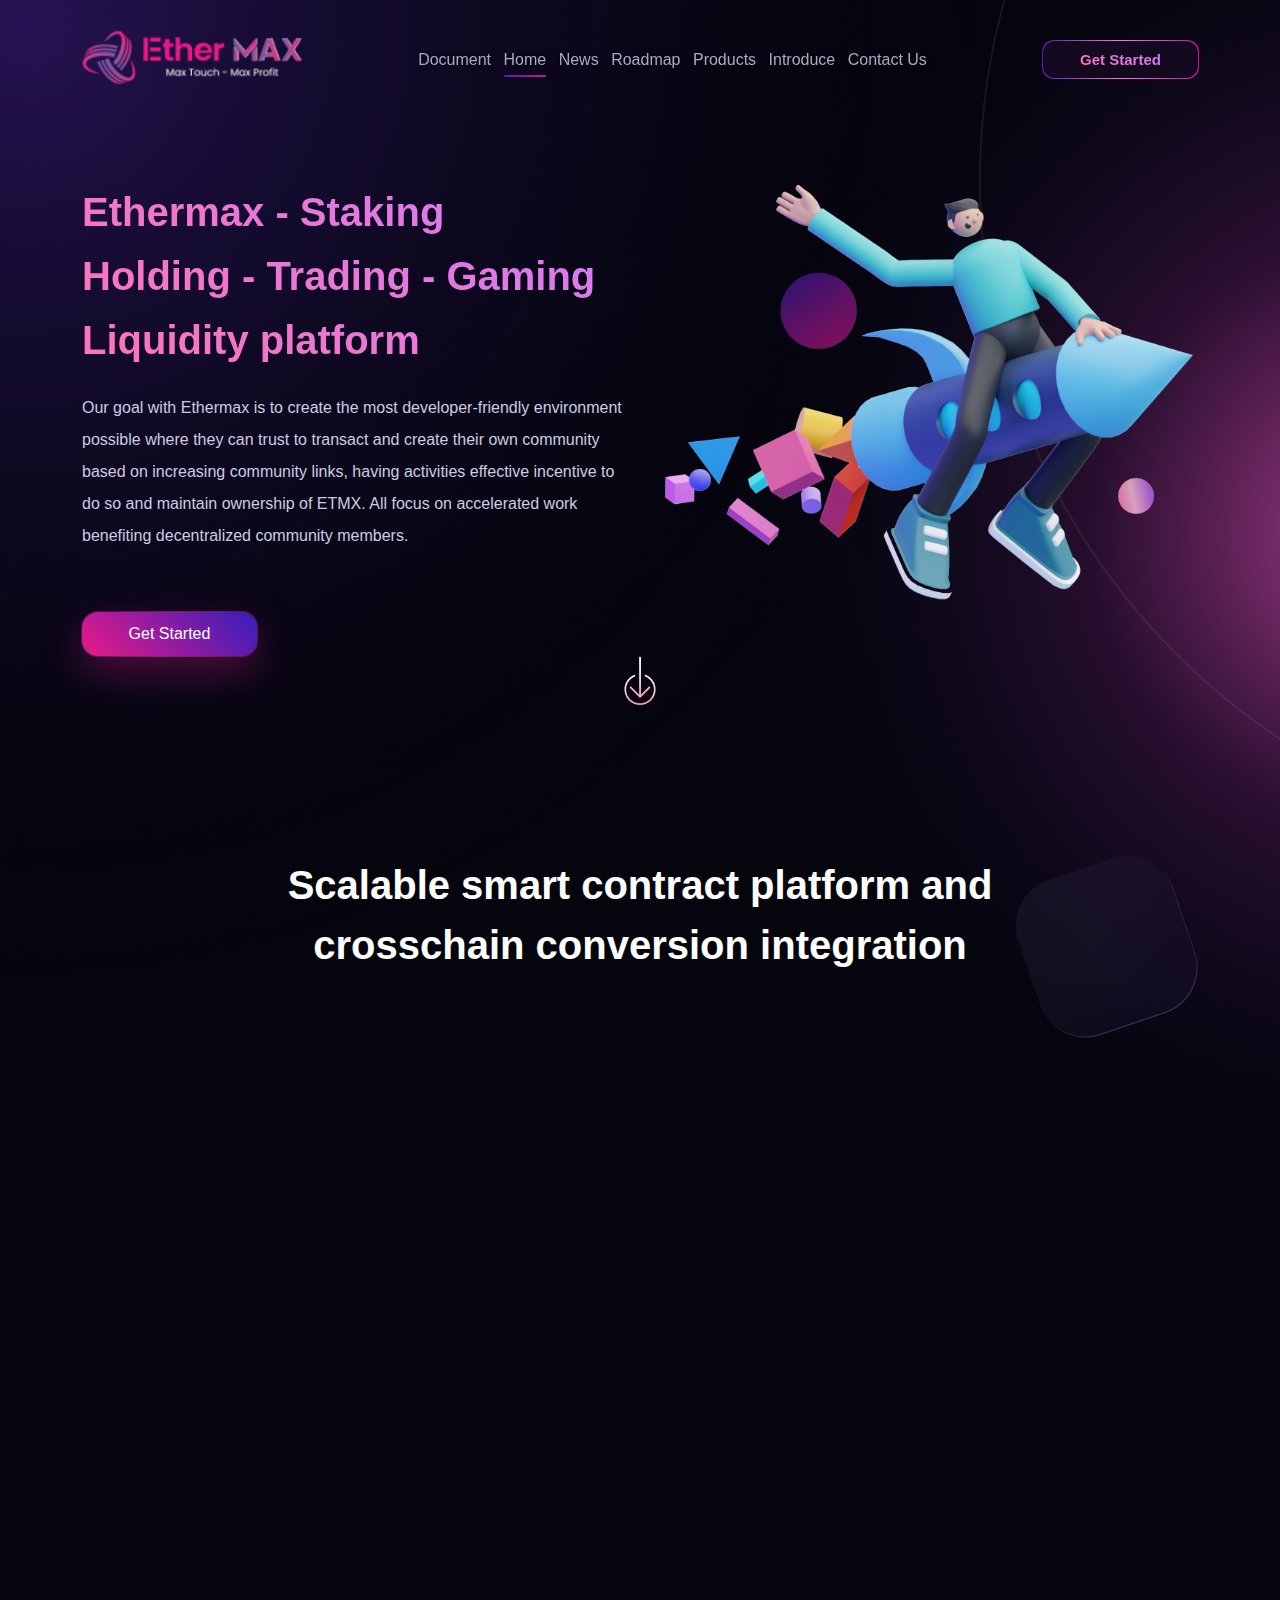
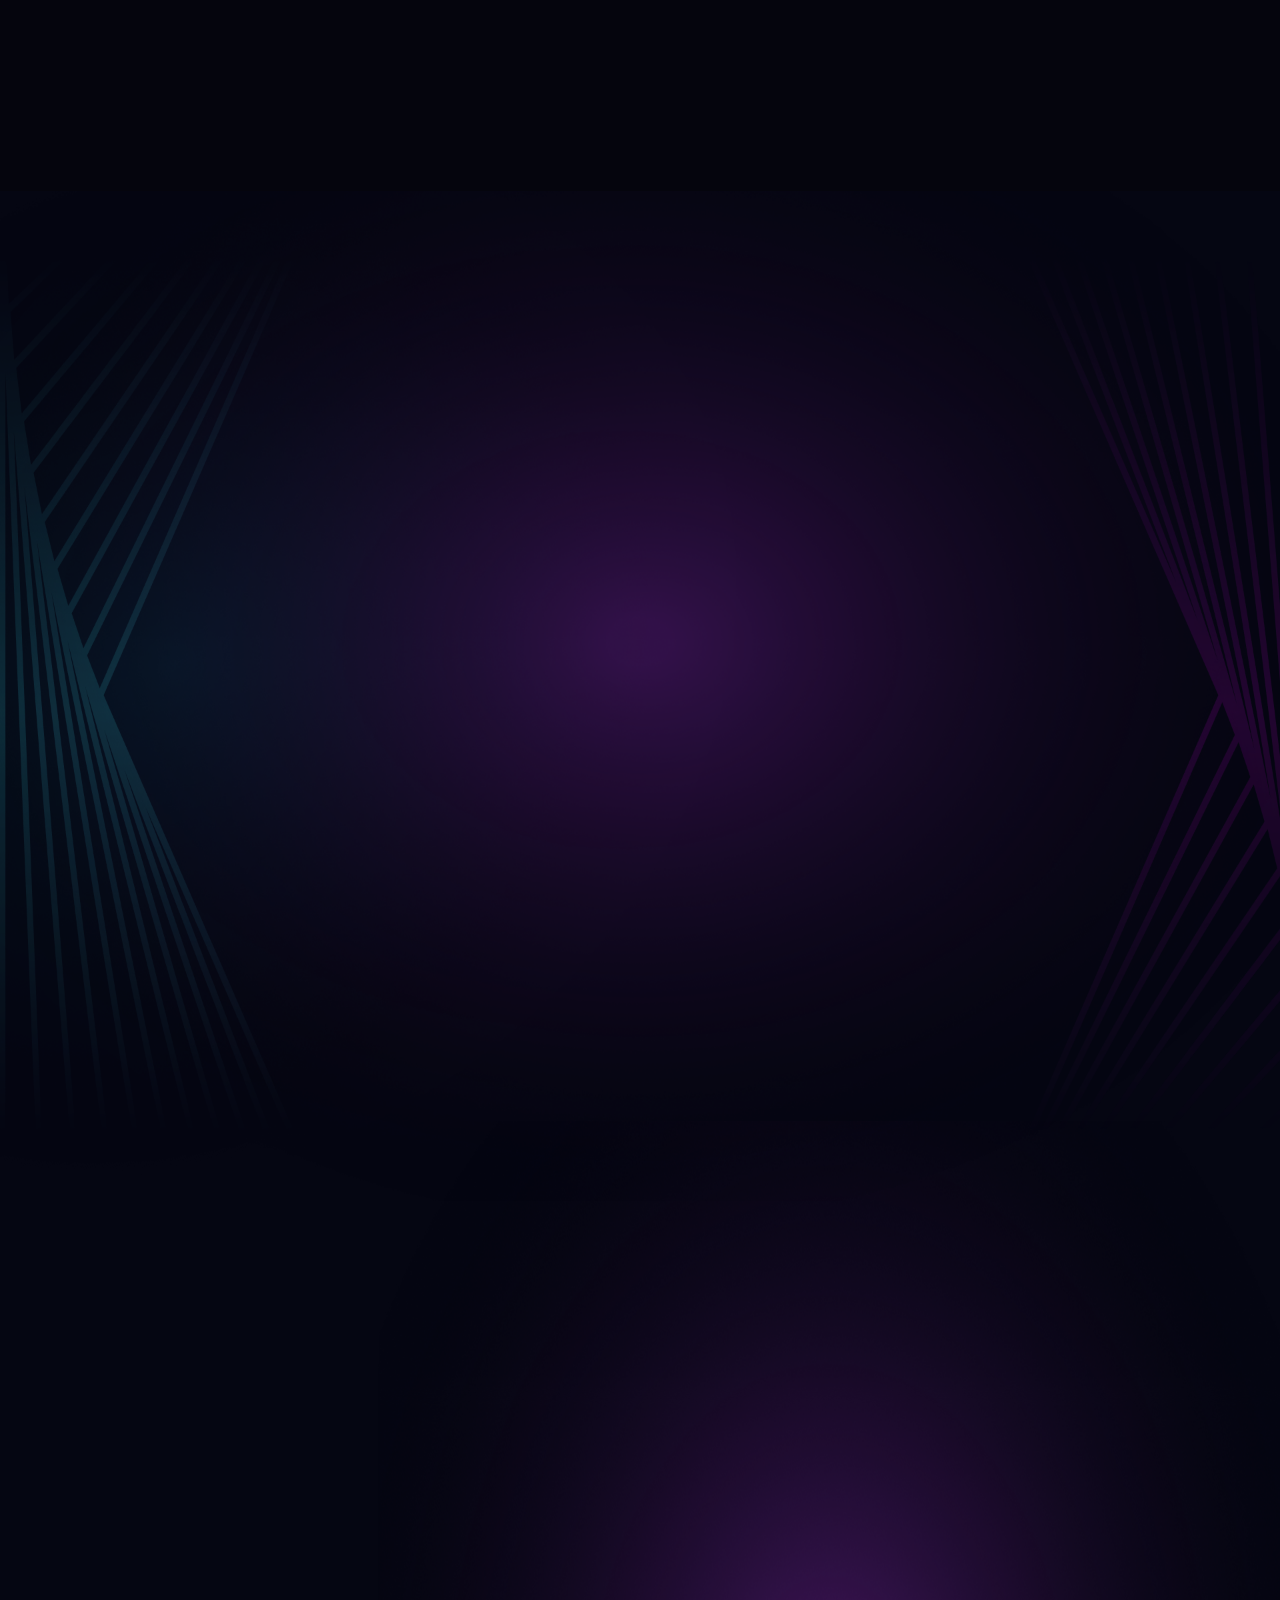
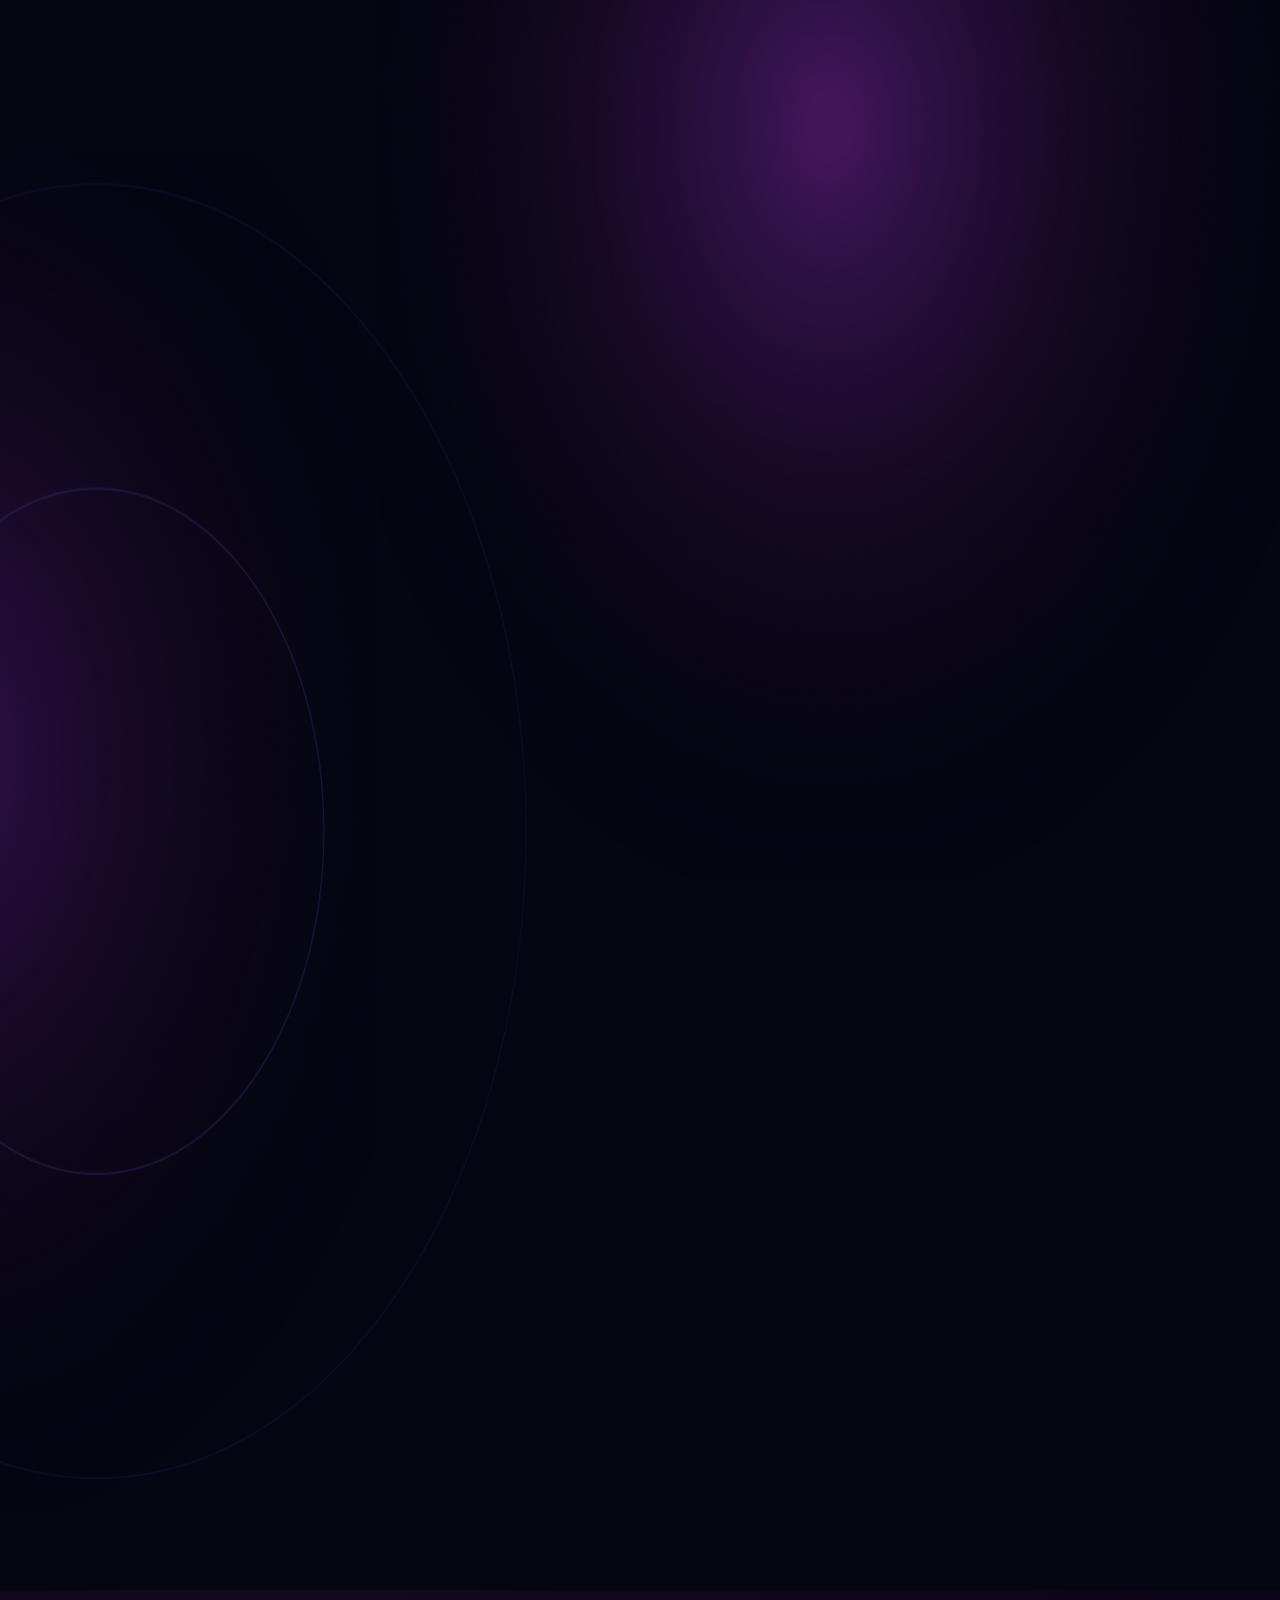
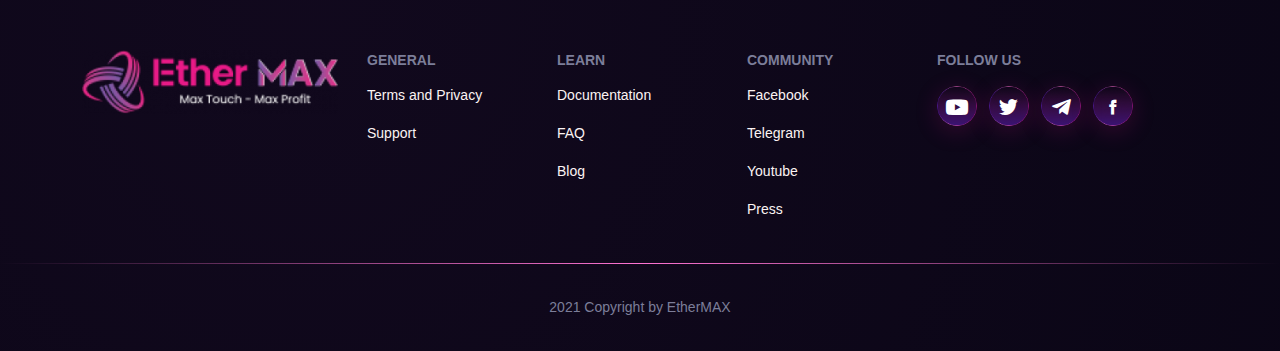
==== commit 12eae27a: "Update" ====
--- a/index.html
+++ b/index.html
@@ -15,7 +15,14 @@
 <body>
     <header class="header header--fix">
         <div class="container">
-            <div class="sc__wrap d-flex justify-content-between align-items-center">
+            <div class="sc__wrap d-flex justify-content-lg-between align-items-center">
+
+                <div class="d-lg-none me-3">
+                    <a href="#" class="menu-mb__btn">
+                        <img src="./assets/img/burger.png" alt="">
+                    </a>
+                </div>
+
                 <div class="header__logo">
                     <a href="index.html">
                         <img src="./assets/images/logo.png" alt="">
@@ -45,18 +52,18 @@
     <section class="home-banner">
         <div class="container">
             <div class="row">
-                <div class="col-md-6">
+                <div class="col-lg-6 order-lg-2 wow fadeInLeft">
+                    <div class="el__item--thumb">
+                        <img src="./assets/images/header-img.png" alt="Ethermax - Staking Holding - Trading - Gaming Liquidity platform">
+                    </div>
+                </div>
+                <div class="col-lg-6 wow fadeInRight">
                     <h2 class="el__item--title">Ethermax - Staking<br>Holding - Trading - Gaming Liquidity platform</h2>
                     <div class="el__item--excerpt">
                         Our goal with Ethermax is to create the most developer-friendly environment possible where they can trust to transact and create their own community based on increasing community links, having activities effective incentive to do so and maintain ownership of ETMX. All focus on accelerated work benefiting decentralized community members.
                     </div>
                     <a href="#" class="btn btn--primary">Get Started</a>
                 </div>
-                <div class="col-md-6">
-                    <div class="el__item--thumb">
-                        <img src="./assets/images/header-img.png" alt="Ethermax - Staking Holding - Trading - Gaming Liquidity platform">
-                    </div>
-                </div>
             </div>
 
             <div>
@@ -64,41 +71,39 @@
             </div>
 
             <div id="home-banner__box" class="el__box">
-                <div class="container">
-                    <div class="sc__header text-center">
-                        <h2 class="sc__header--title">Scalable smart contract platform and <br>crosschain conversion integration</h2>
-                        <div class="sc__header--excerpt">
-                            Ethermax platform will focus on 4 core community operating activities including: Emaxker (Community owns ETMX token value), Trading (Transaction), Transfer (Transfer), Saved (Store), Mind (play). POS (Staking). User activities that help the platform survive and develop are recognized and rewarded through ETMX tokens based on interaction evaluation mechanisms and controlled by Ethermax Revenue Smart Contract on BSC Smart chain.
-                        </div>
-                    </div>
-
-                    <div class="el__box__slider slider flickity" data-flickity='{ "autoPlay": true ,"cellAlign": "left", "contain": true, "wrapAround": true, "groupCells": false, "pageDots": true,"prevNextButtons": false }'>
-                        <div class="col-md-4 col-lg-4 item__wrap">
-                            <div class="slider__item">
-                                <div class="slider__item--thumb">
-                                    <img src="./assets/images/home-banner-img-1.png" alt="">
-                                </div>
-                            </div>
-                        </div>
-                        <div class="col-md-4 col-lg-4 item__wrap">
-                            <div class="slider__item">
-                                <div class="slider__item--thumb">
-                                    <img src="./assets/images/home-banner-img-2.png" alt="">
-                                </div>
-                            </div>
-                        </div>
-                        <div class="col-md-4 col-lg-4 item__wrap">
-                            <div class="slider__item">
-                                <div class="slider__item--thumb">
-                                    <img src="./assets/images/home-banner-img-3.png" alt="">
-                                </div>
-                            </div>
-                        </div>
-                         <div class="col-md-4 col-lg-4 item__wrap">
-                            <div class="slider__item">
-                                <div class="slider__item--thumb">
-                                    <img src="./assets/images/home-banner-img-1.png" alt="">
-                                </div>
+                <div class="sc__header text-center">
+                    <h2 class="sc__header--title wow fadeInUp">Scalable smart contract platform and <br>crosschain conversion integration</h2>
+                    <div class="sc__header--excerpt wow fadeInUp">
+                        Ethermax platform will focus on 4 core community operating activities including: Emaxker (Community owns ETMX token value), Trading (Transaction), Transfer (Transfer), Saved (Store), Mind (play). POS (Staking). User activities that help the platform survive and develop are recognized and rewarded through ETMX tokens based on interaction evaluation mechanisms and controlled by Ethermax Revenue Smart Contract on BSC Smart chain.
+                    </div>
+                </div>
+
+                <div class="el__box__slider slider flickity wow fadeInUp" data-flickity='{ "autoPlay": true ,"cellAlign": "center", "contain": true, "wrapAround": true, "groupCells": false, "pageDots": true,"prevNextButtons": false }'>
+                    <div class="col-md-4 col-lg-4 item__wrap">
+                        <div class="slider__item">
+                            <div class="slider__item--thumb dnfix__thumb -contain">
+                                <img src="./assets/images/home-banner-img-1.png" alt="">
+                            </div>
+                        </div>
+                    </div>
+                    <div class="col-md-4 col-lg-4 item__wrap">
+                        <div class="slider__item">
+                            <div class="slider__item--thumb dnfix__thumb -contain">
+                                <img src="./assets/images/home-banner-img-2.png" alt="">
+                            </div>
+                        </div>
+                    </div>
+                    <div class="col-md-4 col-lg-4 item__wrap">
+                        <div class="slider__item">
+                            <div class="slider__item--thumb dnfix__thumb">
+                                <img src="./assets/images/home-banner-img-3.png" alt="">
+                            </div>
+                        </div>
+                    </div>
+                    <div class="col-md-4 col-lg-4 item__wrap">
+                        <div class="slider__item">
+                            <div class="slider__item--thumb dnfix__thumb -contain">
+                                <img src="./assets/images/home-banner-img-3.png" alt="">
                             </div>
                         </div>
                     </div>
@@ -110,10 +115,10 @@
 
     <section class="home-roadmap">
         <div class="container">
-            <div class="sc__header text-center">
+            <div class="sc__header text-center wow fadeInUp">
                 <h2 class="sc__header--title">Roadmap</h2>
             </div>
-            <div class="el__thumb">
+            <div class="el__thumb wow fadeInUp">
                 <img src="./assets/images/home 1.png" alt="">
             </div>
         </div>
@@ -125,38 +130,43 @@
                 <div class="row">
                     <div class="col-md-6 d-flex align-items-center">
                         <div class="sc__header">
-                            <h2 class="sc__header--title">Ecosystem</h2>
-                            <div class="sc__header--excerpt">
+                            <h2 class="sc__header--title wow fadeInUp">Ecosystem</h2>
+                            <div class="sc__header--excerpt wow fadeInUp">
                                 The ETMX Crypto Team combines a passion for esports, industry experise & proven record in finance, development, marketing. ETMX Crypto makes you the sole owner of a secure decentralize registry for your collection an products.
                             </div>
-                            <a href="#" class="btn btn--primary">Learn more</a>
-                        </div>
-                    </div>
-                    <div class="col-md-6">
+                            <div class="d-none d-md-block wow fadeInUp">
+                                <a href="#" class="btn btn--primary">Learn more</a>
+                            </div>
+                        </div>
+                    </div>
+                    <div class="col-md-6 wow fadeInRight">
                         <div class="el__thumb">
                             <img src="./assets/images/home-ecosystem-img.png" alt="">
                         </div>
                     </div>
-                </div>
-
-                <div class="el__box">
+                    <div class="d-md-none text-center">
+                        <a href="#" class="btn btn--primary">Learn more</a>
+                    </div>
+                </div>
+
+                <div class="el__box wow fadeInUp">
                     <div class="row">
-                        <div class="col-md-3">
+                        <div class="col-6 col-md-3">
                             <div class="el__item--thumb">
                                 <img src="./assets/images/home-ecosystem-img-1.png" alt="">
                             </div>
                         </div>
-                        <div class="col-md-3">
+                        <div class="col-6 col-md-3">
                             <div class="el__item--thumb">
                                 <img src="./assets/images/home-ecosystem-img-2.png" alt="">
                             </div>
                         </div>
-                        <div class="col-md-3">
+                        <div class="col-6 col-md-3">
                             <div class="el__item--thumb">
                                 <img src="./assets/images/home-ecosystem-img-3.png" alt="">
                             </div>
                         </div>
-                        <div class="col-md-3">
+                        <div class="col-6 col-md-3">
                             <div class="el__item--thumb">
                                 <img src="./assets/images/home-ecosystem-img-4.png" alt="">
                             </div>
@@ -168,11 +178,11 @@
 
         <section class="home-feedback">
             <div class="container">
-                <div class="sc__header text-center">
+                <div class="sc__header text-center wow fadeInUp">
                     <h2 class="sc__header--title">Customer Experience</h2>
                 </div>
 
-                <div class="home-feedback__slider" data-flickity='{ "autoPlay": true ,"cellAlign": "left", "contain": true, "wrapAround": true, "groupCells": false, "pageDots": true,"prevNextButtons": false }'>
+                <div class="home-feedback__slider wow fadeInUp" data-flickity='{ "autoPlay": true ,"cellAlign": "center", "contain": true, "wrapAround": true, "groupCells": false, "pageDots": true,"prevNextButtons": false }'>
                     <div class="col-md-4 col-lg-4 item__wrap">
                         <div class="slider__item">
                             <div class="slider__item--excerpt">
@@ -248,39 +258,44 @@
         <div class="container">
             <div class="footer__top">
                 <div class="row">
-                    <div class="col-md-3">
-                        <a href="index.html">
+                    <div class="col-12 col-lg-3 col-md-3">
+                        <a href="index.html" class="footer__logo">
                             <img src="./assets/images/logo.png" alt="">
                         </a>
                     </div>
-                    <div class="col-md-2">
-                        <div class="footer__item">
-                            <div class="el__header">
-                                <h6 class="el__header--title">General</h6>
-                            </div>
-                            <nav class="">
-                                <ul class="el__list">
-                                    <li class="menu-item"><a href="#">Terms and Privacy</a></li>
-                                    <li class="menu-item"><a href="#">Support</a></li>
-                                </ul>
-                            </nav>
-                        </div>
-                    </div>
-                    <div class="col-md-2">
-                        <div class="footer__item">
-                            <div class="el__header">
-                                <h6 class="el__header--title">Learn</h6>
-                            </div>
-                            <nav class="">
-                                <ul class="el__list">
-                                    <li class="menu-item"><a href="#">Documentation</a></li>
-                                    <li class="menu-item"><a href="#">FAQ</a></li>
-                                    <li class="menu-item"><a href="#">Blog</a></li>
-                                </ul>
-                            </nav>
-                        </div>
-                    </div>
-                    <div class="col-md-2">
+                    <div class="col-6 col-lg-4">
+                        <div class="row">
+                            <div class="col-md-6">
+                                <div class="footer__item">
+                                    <div class="el__header">
+                                        <h6 class="el__header--title">General</h6>
+                                    </div>
+                                    <nav class="">
+                                        <ul class="el__list">
+                                            <li class="menu-item"><a href="#">Terms and Privacy</a></li>
+                                            <li class="menu-item"><a href="#">Support</a></li>
+                                        </ul>
+                                    </nav>
+                                </div>
+                            </div>
+                            <div class="col-md-6">
+                                <div class="footer__item">
+                                    <div class="el__header">
+                                        <h6 class="el__header--title">Learn</h6>
+                                    </div>
+                                    <nav class="">
+                                        <ul class="el__list">
+                                            <li class="menu-item"><a href="#">Documentation</a></li>
+                                            <li class="menu-item"><a href="#">FAQ</a></li>
+                                            <li class="menu-item"><a href="#">Blog</a></li>
+                                        </ul>
+                                    </nav>
+                                </div>
+                            </div>
+                        </div>
+                    </div>
+
+                    <div class="col-6 col-lg-2 col-md-3">
                         <div class="footer__item">
                             <div class="el__header">
                                 <h6 class="el__header--title">Community</h6>
@@ -295,16 +310,17 @@
                             </nav>
                         </div>
                     </div>
-                    <div class="col-md-3">
-                        <div class="footer__item">
+                    <div class="col-lg-3 col-md-12">
+                        <div class="footer__item text-center text-lg-start">
                             <div class="el__header">
                                 <h6 class="el__header--title">fOLLOW US</h6>
                             </div>
-                            <div class="social__box -s2 ms-auto">
-                            <a href="#" class="ic--fb"><i class="fa fa-facebook-square" aria-hidden="true"></i></a>
-                            <a href="#" class="ic--tw"><i class="fa fa-twitter" aria-hidden="true"></i></a>
-                            <a href="#" class="ic--ytb"><i class="fa fa-youtube-play" aria-hidden="true"></i></a>
-                          </div>
+                            <ul class="social__box -s2 ms-auto">
+                                <li><a href="#"><span class="icon-youtube"></span></a></li>
+                                <li><a href="#"><span class="icon-twitter"></span></a></li>
+                                <li><a href="#"><span class="icon-telegram"></span></a></li>
+                                <li><a href="#"><span class="icon-facebook"></span></a></li>
+                            </ul>
                         </div>
                     </div>
                 </div>
@@ -314,6 +330,35 @@
           <div class="container">2021 Copyright by EtherMAX</div>
         </div>
     </footer>
+
+    <nav id="menu__mobile" class="nav__mobile">
+        <div class="nav__mobile__content">
+            <div class="nav__mobile__header">
+                <img src="./assets/images/logo.png">
+                <div class="nav__mobile--close ms-auto"><img src="./assets/img/burger-close.png" alt=""></div>
+            </div>
+
+            <ul class="nav__mobile--ul">
+                <li class="menu-item"><a href="#">Document</a></li>
+                <li class="menu-item current-menu-item current_page_item"><a href="index.html">Home</a></li>
+                <li class="menu-item"><a href="#">News</a></li>
+                <li class="menu-item"><a href="#">Roadmap</a></li>
+                <li class="menu-item"><a href="#">Products</a></li>
+                <li class="menu-item"><a href="#">Introduce</a></li>
+                <li class="menu-item"><a href="#">Contact Us</a></li>
+            </ul>
+
+            <div class="nav__mobile__follow text-center">
+                <p class="mb-4">fOLLOW US</p>
+                <ul class="social__box -s2 ms-auto justify-content-center">
+                    <li><a href="#"><span class="icon-youtube"></span></a></li>
+                    <li><a href="#"><span class="icon-twitter"></span></a></li>
+                    <li><a href="#"><span class="icon-telegram"></span></a></li>
+                    <li><a href="#"><span class="icon-facebook"></span></a></li>
+                </ul>
+            </div>
+        </div>
+    </nav>
 
     <!-- end Footer -->
     <script src="./assets/libs/jquery-3.5.1.slim/jquery-3.5.1.slim.min.js"></script>
--- a/assets/css/main.css
+++ b/assets/css/main.css
@@ -1,3 +1,4 @@
+@import url(../fonts/icomoon/style.css);
 @import url(../libs/bootstrap/css/bootstrap.css);
 @import url(../libs/wowjs/css/animate.css);
 @import url(../libs/flickity/flickity.min.css);
@@ -166,19 +167,31 @@
     display: none; } }
 
 /**/
-.sc__header--title {
-  font-weight: bold;
-  font-size: 40px;
-  line-height: 60px;
-  color: #FFFFFF;
-  margin-bottom: 20px; }
-.sc__header--excerpt {
-  max-width: 925px;
-  font-size: 16px;
-  line-height: 36px;
-  color: #CBCDE1;
-  margin: 0 auto;
-  margin-bottom: 50px; }
+.sc__header {
+  position: relative; }
+  .sc__header--title {
+    font-weight: bold;
+    font-size: 40px;
+    line-height: 60px;
+    color: #FFFFFF;
+    margin-bottom: 20px; }
+  .sc__header--excerpt {
+    max-width: 925px;
+    font-size: 16px;
+    line-height: 36px;
+    color: #CBCDE1;
+    margin: 0 auto;
+    margin-bottom: 50px; }
+  @media (max-width: 991px) {
+    .sc__header .sc__header--title {
+      font-size: 32px;
+      line-height: 1.4; } }
+  @media (max-width: 767px) {
+    .sc__header .sc__header--title {
+      font-size: 24px;
+      line-height: 1.5; }
+    .sc__header .sc__header--excerpt {
+      font-size: 14px; } }
 
 /**/
 .btn {
@@ -191,7 +204,6 @@
   text-align: center;
   border-radius: 16px;
   padding: 13px 10px;
-  transition: all .5s;
   border: 0;
   box-shadow: 0px 15px 40px rgba(212, 26, 141, 0.37); }
   .btn:before {
@@ -207,8 +219,12 @@
     background: linear-gradient(120deg, #571DB1, #FF73D3, #B91B95); }
   .btn:hover {
     color: #fff; }
+    .btn:hover:hover {
+      transform: translateY(-5px); }
   .btn--primary {
     background: linear-gradient(45deg, #E91987, #341EBB); }
+    .btn--primary:hover {
+      transform: translateY(-5px); }
 
 /*Slider*/
 .flickity-page-dots {
@@ -233,6 +249,7 @@
     z-index: 999;
     transition: all .25s; }
     .header--fix.is-active {
+      padding: 15px 0;
       background-color: #050612; }
       .header--fix.is-active:before {
         content: "";
@@ -242,6 +259,8 @@
         width: 100%;
         height: 1px;
         background: linear-gradient(to right, #571DB1, #FF73D3, #B91B95); }
+  .header__logo {
+    max-height: 64px; }
   .header__btn {
     position: relative;
     display: block;
@@ -267,12 +286,44 @@
       background: -webkit-linear-gradient(45deg, #FF74B5, #D07CFF);
       -webkit-background-clip: text;
       -webkit-text-fill-color: transparent; }
+  @media (max-width: 1399px) {
+    .header .header__btn {
+      border-radius: 12px;
+      padding: 10px 8px;
+      font-size: 15px;
+      min-width: 155px; }
+    .header__logo img {
+      max-height: 55px; } }
+  @media (max-width: 991px) {
+    .header__logo img {
+      max-height: 37px; }
+    .header--fix {
+      padding: 15px 0;
+      background-color: #050612; }
+      .header--fix:before {
+        content: "";
+        position: absolute;
+        bottom: -1px;
+        left: 0;
+        width: 100%;
+        height: 1px;
+        background: linear-gradient(to right, #571DB1, #FF73D3, #B91B95); } }
+  @media (max-width: 767px) {
+    .header .header__btn {
+      min-width: 130px;
+      font-size: 14px;
+      border-radius: 10px; } }
 
 .footer {
+  position: relative;
   padding: 60px 0 0;
-  background: radial-gradient(189.04% 777.74% at 23.72% 0%, rgba(40, 19, 54, 0.4) 0%, rgba(0, 0, 0, 0) 100%), #02020D; }
+  background: radial-gradient(189.04% 777.74% at 23.72% 0%, rgba(40, 19, 54, 0.4) 0%, rgba(0, 0, 0, 0) 100%), #02020D;
+  overflow: hidden; }
   .footer .footer__top {
     padding-bottom: 15px; }
+  .footer .footer__logo {
+    display: block;
+    margin-bottom: 20px; }
   .footer .el__header {
     margin-bottom: 15px; }
     .footer .el__header--title {
@@ -290,6 +341,13 @@
         font-size: 14px;
         line-height: normal;
         color: #FBF3F3; }
+  @media (max-width: 767px) {
+    .footer {
+      padding: 40px 0 0; }
+      .footer .footer__top {
+        padding: 0px 30px 15px; }
+      .footer .footer__logo img {
+        max-height: 44px; } }
 
 .copyright {
   position: relative;
@@ -307,6 +365,33 @@
     height: 1px;
     background: #8063ac;
     background: linear-gradient(50deg, rgba(128, 99, 172, 0) 0%, #ff73d3 50%, rgba(185, 27, 149, 0) 100%); }
+  @media (max-width: 767px) {
+    .copyright {
+      margin-top: 15px;
+      padding: 1px 0; } }
+
+.social__box {
+  display: flex;
+  align-items: center;
+  flex-wrap: wrap; }
+  .social__box li {
+    position: relative;
+    margin-bottom: 15px;
+    margin-right: 12px;
+    text-align: center;
+    line-height: 45px;
+    border-radius: 50%;
+    background: url(../img/social-box-bg.png) no-repeat;
+    background-size: contain;
+    box-shadow: 0px 5px 25px rgba(212, 26, 141, 0.2); }
+  .social__box a {
+    display: block;
+    width: 40px;
+    height: 40px;
+    color: #fff; }
+  @media (max-width: 991px) {
+    .social__box {
+      justify-content: center; } }
 
 /*
 ======================================
@@ -430,9 +515,9 @@
       .main__nav .dn__menu .sub-menu .sub-menu {
         top: 0;
         left: 100%; }
-  @media (max-width: 1439px) {
-    .main__nav .dn__menu > li > a {
-      font-size: 18px; } }
+  @media (max-width: 1399px) {
+    .main__nav .dn__menu > li {
+      padding: 0 10px; } }
   @media (max-width: 1299px) {
     .main__nav .dn__menu > li {
       padding: 0 4px; }
@@ -442,7 +527,8 @@
     .main__nav {
       background-color: #ECF9FA;
       overflow: auto;
-      white-space: nowrap; }
+      white-space: nowrap;
+      margin-left: auto; }
       .main__nav .dn__menu > li {
         padding: 0 15px; } }
 
@@ -455,122 +541,102 @@
   position: fixed;
   top: 0;
   height: 100%;
-  left: -390px;
-  width: 390px;
+  left: -414px;
+  width: 414px;
   opacity: 0;
-  background: #fff;
+  background: #050612;
   -webkit-transition: all .25s;
   -moz-transition: all .25s;
   -ms-transition: all .25s;
   -o-transition: all .25s;
   transition: all .25s;
   z-index: 999;
-  font-size: 18px;
+  font-size: 16px;
   font-weight: 400;
   pointer-events: none;
-  overflow: auto;
-  font-family: 'Noto Serif JP', serif; }
-  .nav__mobile__close {
-    width: 40px;
-    height: 40px;
-    background: #C4A464;
-    font-size: 18px;
-    color: #fff;
+  overflow: auto; }
+  .nav__mobile:before {
+    content: '';
+    position: absolute;
+    top: 0;
+    left: 0;
+    width: 100%;
+    height: 100%;
+    background: radial-gradient(92.06% 95.01% at -10.39% -7.67%, #3C1D87 0%, rgba(4, 4, 7, 0) 100%);
+    opacity: 0.7;
+    pointer-events: none; }
+  .nav__mobile:after {
+    content: '';
+    position: absolute;
+    top: 0;
+    left: 0;
+    width: 50%;
+    height: 100%;
+    background: url(../img/menu-bg.png) no-repeat;
+    background-size: contain;
+    pointer-events: none; }
+  .nav__mobile--close {
+    position: relative;
+    top: 2px; }
+  .nav__mobile__header {
     display: flex;
     align-items: center;
-    justify-content: center;
-    position: fixed;
-    bottom: 15px;
-    right: 15px;
-    z-index: 9; }
+    margin-bottom: 50px; }
+    .nav__mobile__header > img {
+      max-height: 37px; }
   .nav__mobile__content {
+    position: relative;
     overflow-y: auto;
-    padding: 0 15px 15px; }
+    padding: 24px; }
   .nav__mobile.active {
     left: 0;
     opacity: 1;
     pointer-events: auto; }
-  .nav__mobile .sub-menu {
-    font-size: 14px;
-    font-weight: 400;
-    padding-left: 15px; }
-    .nav__mobile .sub-menu:after {
-      content: "";
-      display: table;
-      clear: both; }
-    .nav__mobile .sub-menu > li {
-      float: left;
-      width: 50%; }
-    .nav__mobile .sub-menu li a {
-      position: relative;
-      display: inline-block;
-      padding: 5px 5px; }
-  .nav__mobile li {
-    position: relative; }
-    .nav__mobile li a {
-      color: #000000;
-      padding: 5px 5px;
-      display: block; }
-      .nav__mobile li a:hover {
-        color: #5FC4E6; }
-    .nav__mobile li.active > a:after, .nav__mobile li:hover > a:after {
-      content: "";
-      position: absolute;
-      width: calc(100% - 10px);
-      height: 1px;
-      background: #5FC4E6;
-      display: block; }
-  .nav__mobile--ul {
+  .nav__mobile .nav__mobile--ul {
     list-style: none;
     padding: 5px 0;
-    margin: 0;
-    letter-spacing: 2px; }
-    .nav__mobile--ul > li {
-      padding: 5px 0; }
-      .nav__mobile--ul > li > a {
-        color: #6484C4; }
-  .nav__mobile__btn {
-    position: absolute;
-    top: 0;
-    right: 0;
-    font-size: 19px;
-    padding: 0;
-    line-height: 40px;
-    min-height: 37px;
-    width: 40px;
-    border: 0;
-    background: none;
-    color: #3e252b;
-    cursor: pointer; }
-    .nav__mobile__btn:focus {
-      outline: none; }
-    .nav__mobile__btn i {
-      font-style: inherit;
-      color: #524945; }
-      .nav__mobile__btn i:before {
-        content: "\e906";
-        display: block;
-        font-family: 'icomoon';
-        font-size: 6px;
-        transition: all .5s; }
-  .nav__mobile .sub-active > .nav__mobile__btn i:before {
-    transform: rotate(0); }
-  .nav__mobile .schedule.-st2 {
-    font-size: 12px; }
-    .nav__mobile .schedule.-st2 .table-schedule thead th:first-child {
-      min-width: 85px; }
-    .nav__mobile .schedule.-st2 .table-schedule th, .nav__mobile .schedule.-st2 .table-schedule td {
-      min-width: 25px; }
-  .nav__mobile .nav__mobile__close {
-    display: none; }
-  .nav__mobile .btn--primary.-custom {
-    border-color: #6484C4;
-    background-color: #6484C4; }
+    margin: 0 0 20px; }
+    .nav__mobile .nav__mobile--ul li {
+      position: relative;
+      margin-bottom: 20px;
+      background: #0C091F;
+      border: 1px solid #282044;
+      border-radius: 12px;
+      padding: 16px 0; }
+      .nav__mobile .nav__mobile--ul li:before {
+        content: '';
+        position: absolute;
+        top: 50%;
+        right: 20px;
+        transform: translateY(-50%);
+        width: 16px;
+        height: 16px;
+        background: url(../img/arrow-right-1.png) no-repeat;
+        background-size: contain;
+        pointer-events: none; }
+      .nav__mobile .nav__mobile--ul li a {
+        color: #A7ABC8;
+        padding: 0px 50px 0 24px;
+        display: block; }
+        .nav__mobile .nav__mobile--ul li a:hover {
+          color: #5FC4E6; }
+      .nav__mobile .nav__mobile--ul li.active, .nav__mobile .nav__mobile--ul li.current-menu-item, .nav__mobile .nav__mobile--ul li.current_page_item, .nav__mobile .nav__mobile--ul li:hover {
+        background: linear-gradient(90deg, #E91987 1.99%, #341EBB 100%);
+        box-shadow: 0px 15px 20px rgba(212, 26, 141, 0.2);
+        border-radius: 12px; }
+        .nav__mobile .nav__mobile--ul li.active > a, .nav__mobile .nav__mobile--ul li.current-menu-item > a, .nav__mobile .nav__mobile--ul li.current_page_item > a, .nav__mobile .nav__mobile--ul li:hover > a {
+          color: #fff; }
+        .nav__mobile .nav__mobile--ul li.active:before, .nav__mobile .nav__mobile--ul li.current-menu-item:before, .nav__mobile .nav__mobile--ul li.current_page_item:before, .nav__mobile .nav__mobile--ul li:hover:before {
+          background: url(../img/arrow-right-1-active.png) no-repeat; }
+  .nav__mobile .nav__mobile__follow {
+    font-weight: bold;
+    font-size: 14px;
+    line-height: 21px;
+    text-transform: uppercase;
+    color: #7C7E99; }
   @media (max-width: 575px) {
     .nav__mobile {
-      width: 100%; }
-      .nav__mobile .nav__mobile__close {
-        display: flex; } }
+      width: 100%; } }
 
 /**/
 /**/
@@ -647,9 +713,19 @@
     position: relative;
     width: 114%;
     top: -10%;
-    left: -10%; }
+    left: -10%;
+    margin: auto; }
   .home-banner .el__box {
+    position: relative;
     padding: 150px 0 0; }
+    .home-banner .el__box:before {
+      content: '';
+      background: url(../img/rectangle-18.png) no-repeat;
+      background-size: contain;
+      width: 183px;
+      height: 183px;
+      position: absolute;
+      right: -100px; }
     .home-banner .el__box .sc__header--excerpt {
       margin-bottom: 70px; }
     .home-banner .el__box__slider:not(.flickity-enabled) .item__wrap + .item__wrap {
@@ -659,6 +735,8 @@
     .home-banner .el__box__slider .item__wrap {
       position: relative;
       padding: 0 15px 0 !important; }
+    .home-banner .el__box .dnfix__thumb {
+      padding-top: 135%; }
   .home-banner .next-page {
     display: block;
     width: 48px;
@@ -683,6 +761,40 @@
     -moz-transform: translate(0, 15px); }
   to {
     -moz-transform: translate(0, 0px); } }
+  @media (max-width: 1399px) {
+    .home-banner {
+      padding: 180px 0 120px; }
+      .home-banner .el__box:before {
+        right: 0; }
+      .home-banner .el__item--thumb {
+        width: 100%;
+        top: 0%;
+        left: 0; }
+      .home-banner .el__item--title {
+        font-size: 40px;
+        line-height: 1.6; } }
+  @media (max-width: 991px) {
+    .home-banner {
+      padding: 140px 0 50px; }
+      .home-banner .el__box__slider .item__wrap {
+        padding: 0 8px 0 !important; }
+      .home-banner .el__item--thumb {
+        max-width: 60%;
+        margin-bottom: 25px; }
+      .home-banner .next-page {
+        display: none; } }
+  @media (max-width: 767px) {
+    .home-banner .item__wrap {
+      width: 242px; }
+    .home-banner .el__item--excerpt {
+      margin-bottom: 30px; }
+    .home-banner .el__box {
+      padding: 90px 0 0; }
+      .home-banner .el__box:before {
+        display: none; }
+    .home-banner .el__item--title {
+      font-size: 32px; } }
+
 .home-roadmap {
   position: relative;
   padding: 110px 0 100px;
@@ -693,6 +805,9 @@
   .home-roadmap .el__thumb {
     max-width: 70%;
     margin: auto; }
+  @media (max-width: 991px) {
+    .home-roadmap {
+      padding: 80px 0 40px; } }
 
 .home-wrap2 {
   position: relative; }
@@ -705,13 +820,31 @@
     height: 100%;
     background: url(../img/Group-10.png) no-repeat;
     background-size: 100% 100%; }
+  @media (max-width: 991px) {
+    .home-wrap2 {
+      overflow: hidden; }
+      .home-wrap2:before {
+        top: -10px;
+        background-size: contain; } }
 
 .home-ecosystem {
   position: relative;
-  padding: 80px 0 70px; }
+  padding: 80px 0 45px; }
   .home-ecosystem .el__box {
     max-width: 1200px;
     margin: 170px auto 0; }
+  .home-ecosystem .el__item--thumb {
+    margin-bottom: var(--bs-gutter-x); }
+  @media (max-width: 991px) {
+    .home-ecosystem .el__box {
+      margin: 100px auto 0; } }
+  @media (max-width: 767px) {
+    .home-ecosystem .sc__header .sc__header--excerpt {
+      margin-bottom: 0; }
+    .home-ecosystem .el__box {
+      margin: 80px auto 0; }
+    .home-ecosystem .el__thumb {
+      margin-bottom: 40px; } }
 
 .home-feedback {
   position: relative;
@@ -785,5 +918,32 @@
       font-size: 18px;
       line-height: 36px;
       margin-bottom: 60px; }
+  @media (max-width: 991px) {
+    .home-feedback {
+      padding: 50px 0 165px; }
+      .home-feedback .container {
+        max-width: 100%;
+        padding: 0; }
+      .home-feedback .home-feedback__slider {
+        margin: 0 -8px; }
+      .home-feedback .item__wrap {
+        width: 300px;
+        padding: 0 8px 0 !important; }
+      .home-feedback .slider__item {
+        padding: 80px 25px 45px; }
+        .home-feedback .slider__item:before {
+          top: 25px;
+          left: 30px;
+          width: 47px;
+          height: 41px; }
+      .home-feedback .slider__item--excerpt {
+        font-size: 16px;
+        line-height: 1.7;
+        margin-bottom: 35px; } }
+  @media (max-width: 767px) {
+    .home-feedback {
+      padding: 30px 0 165px; }
+      .home-feedback .sc__header {
+        margin-bottom: 30px; } }
 
 /*# sourceMappingURL=main.css.map */
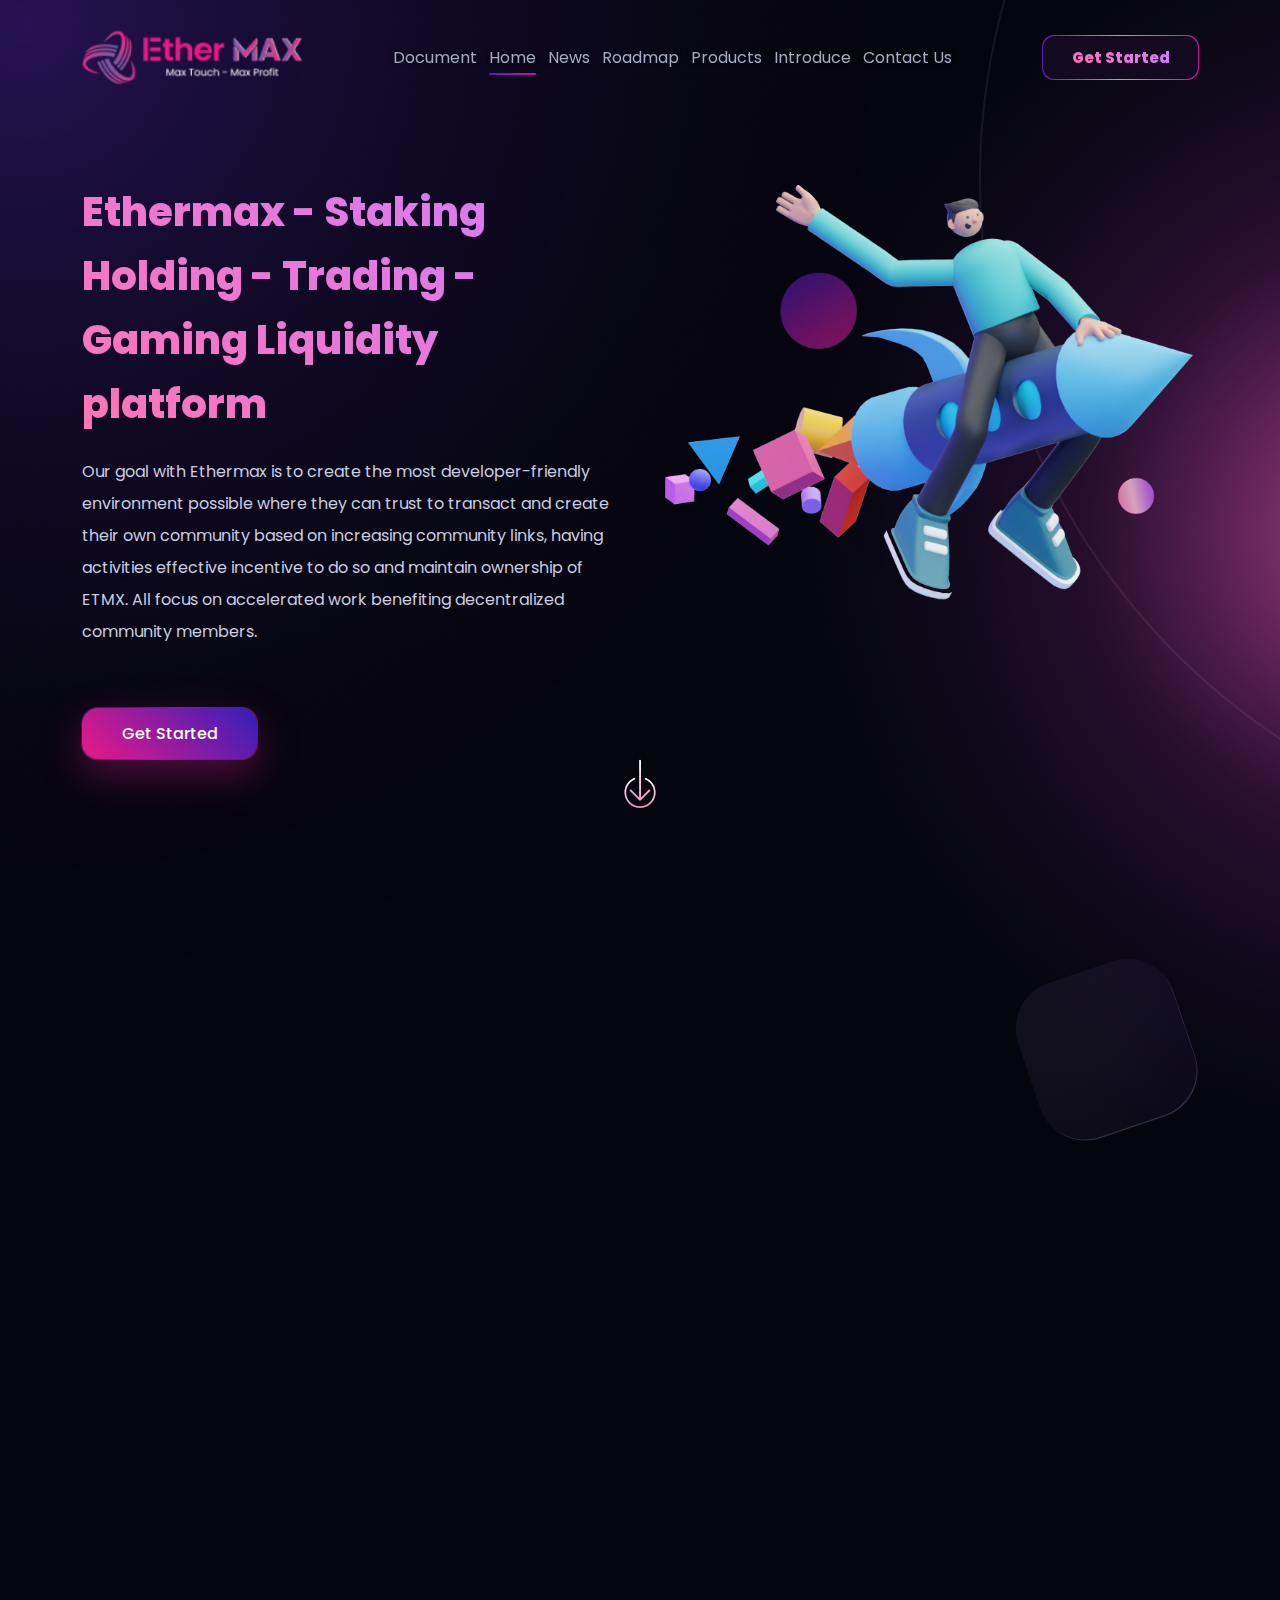
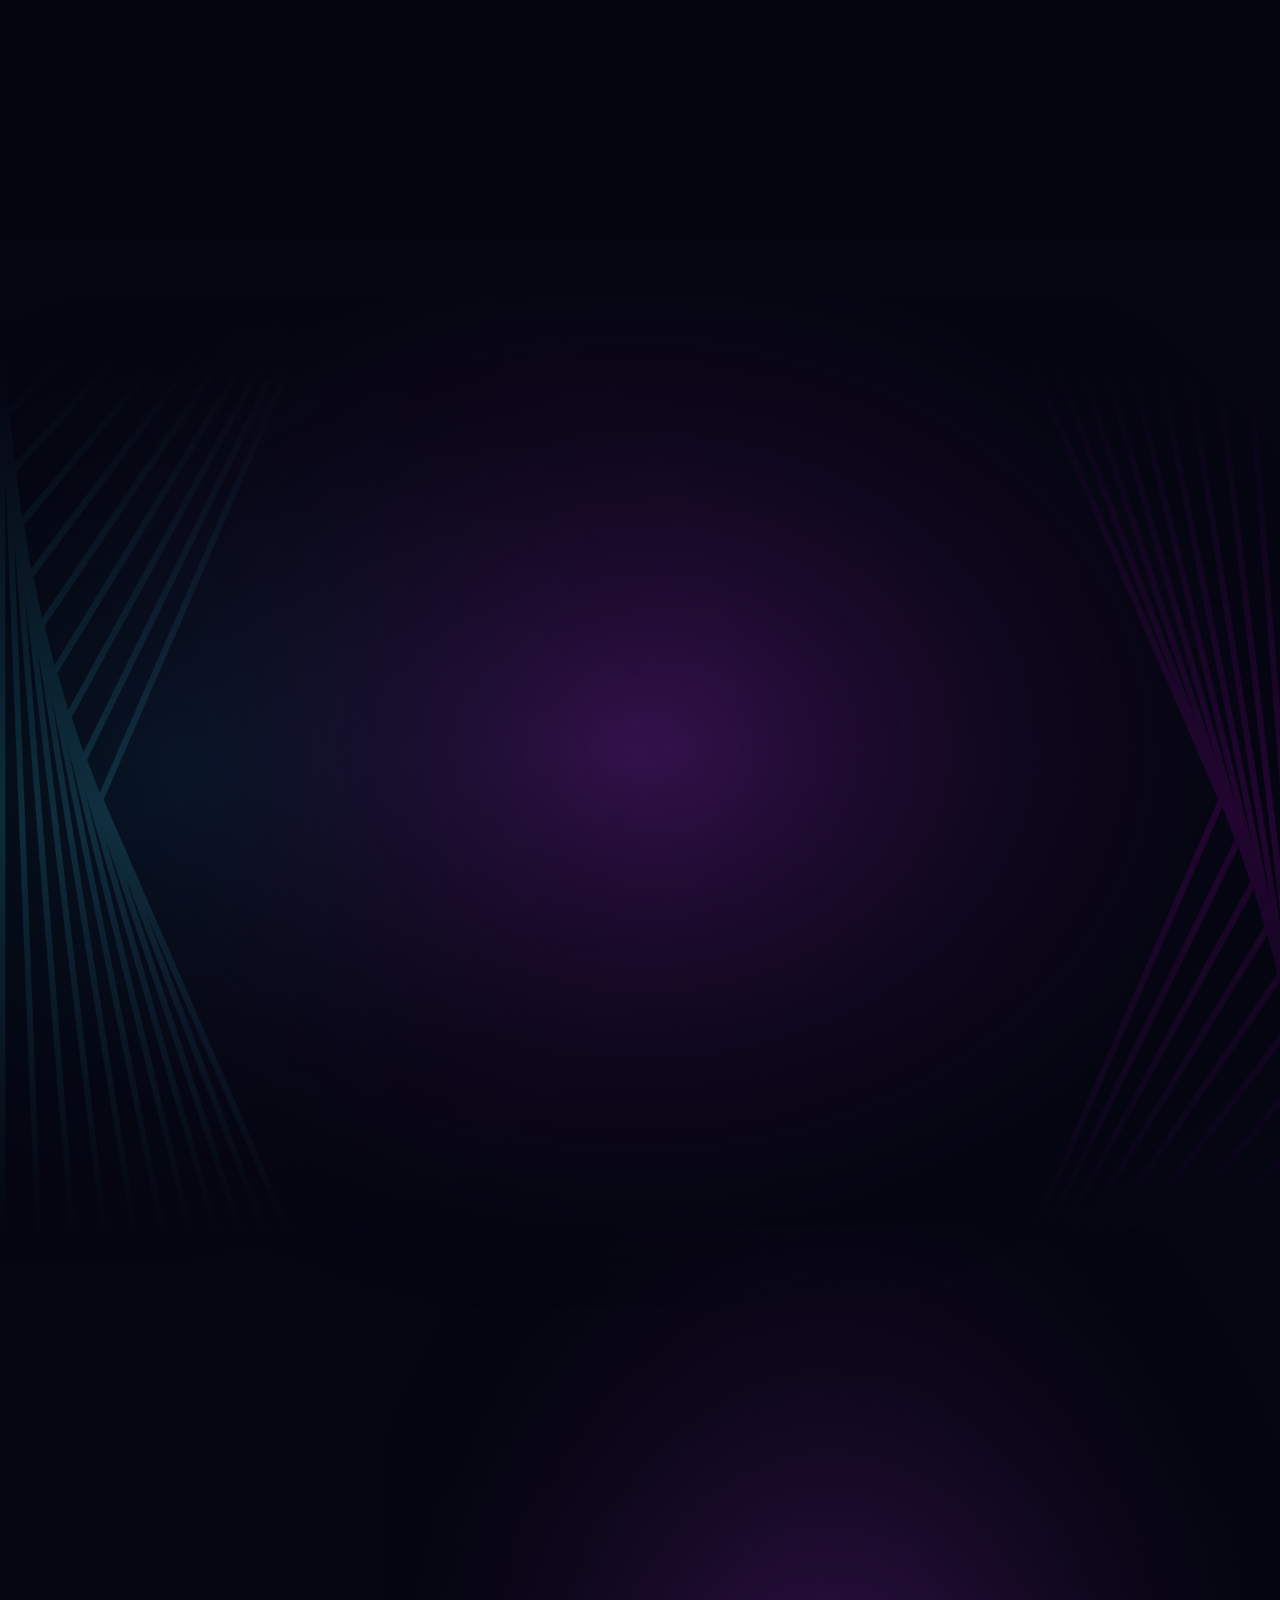
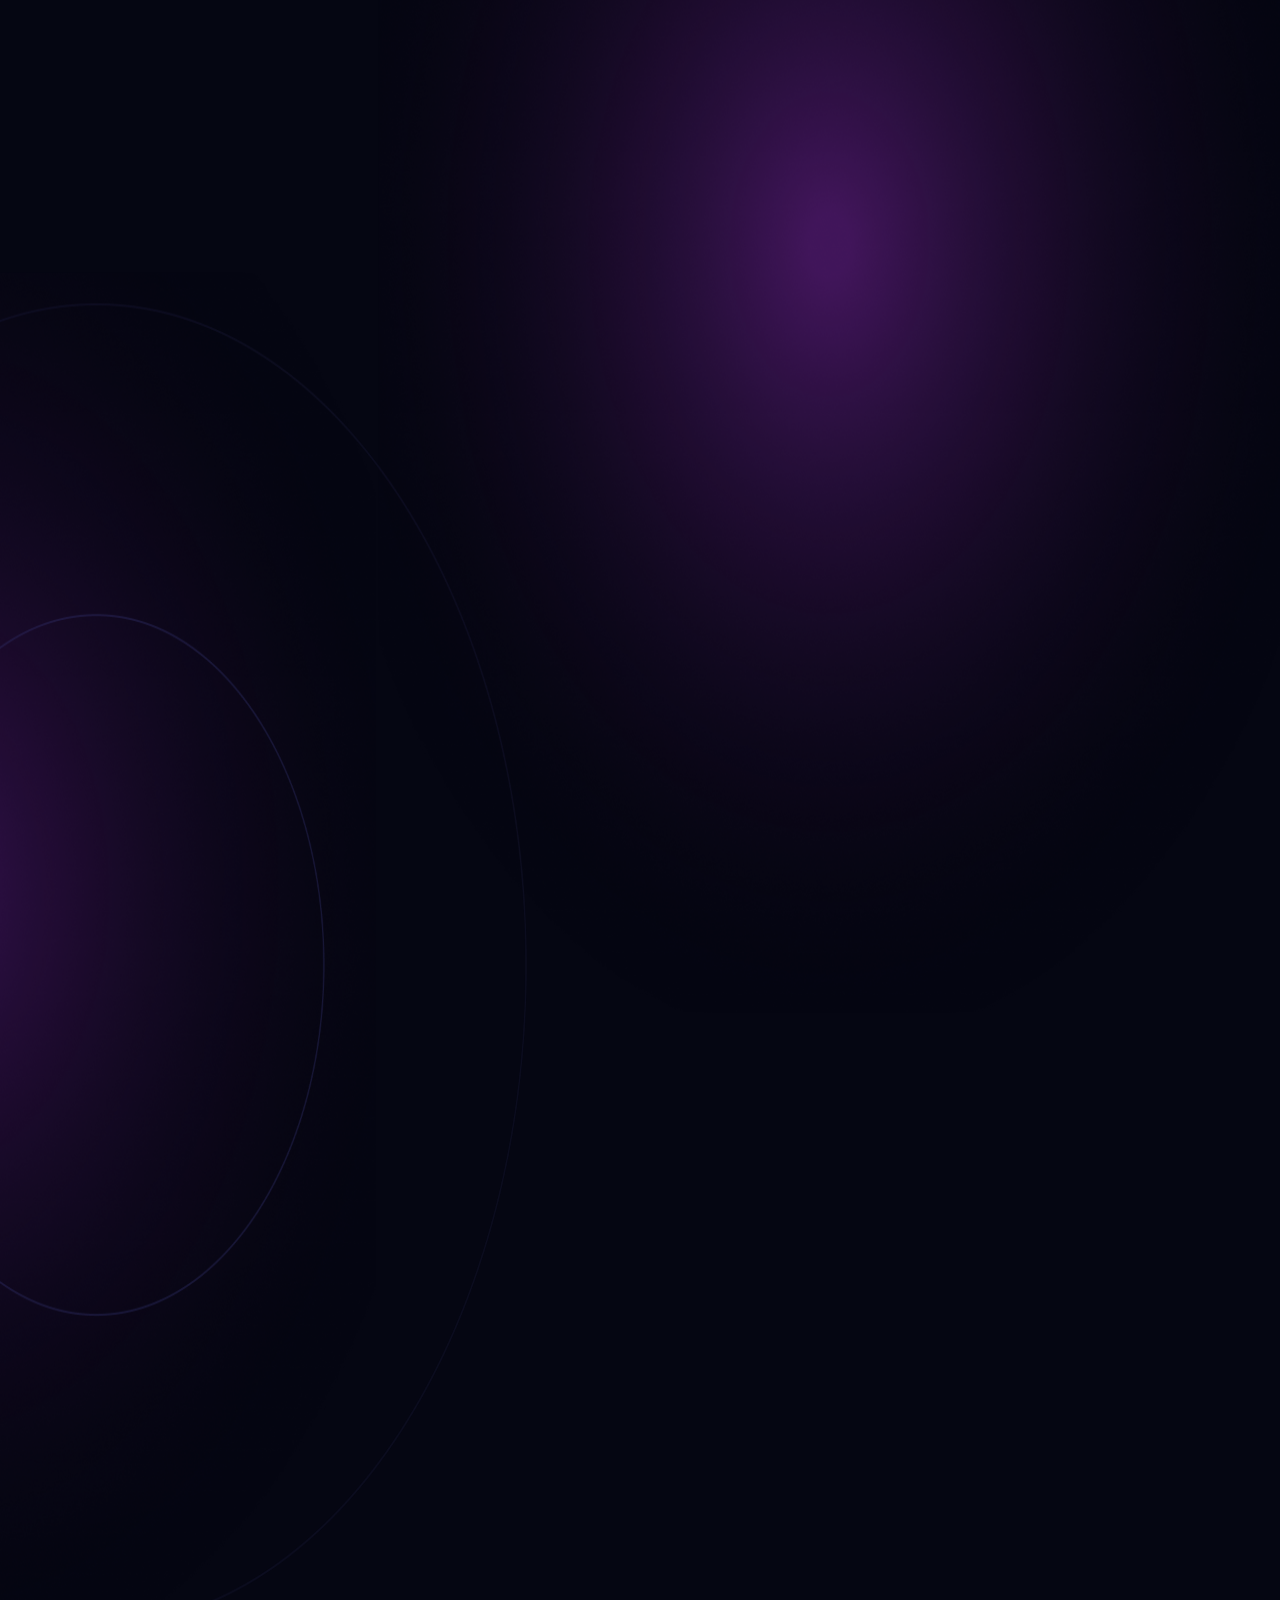
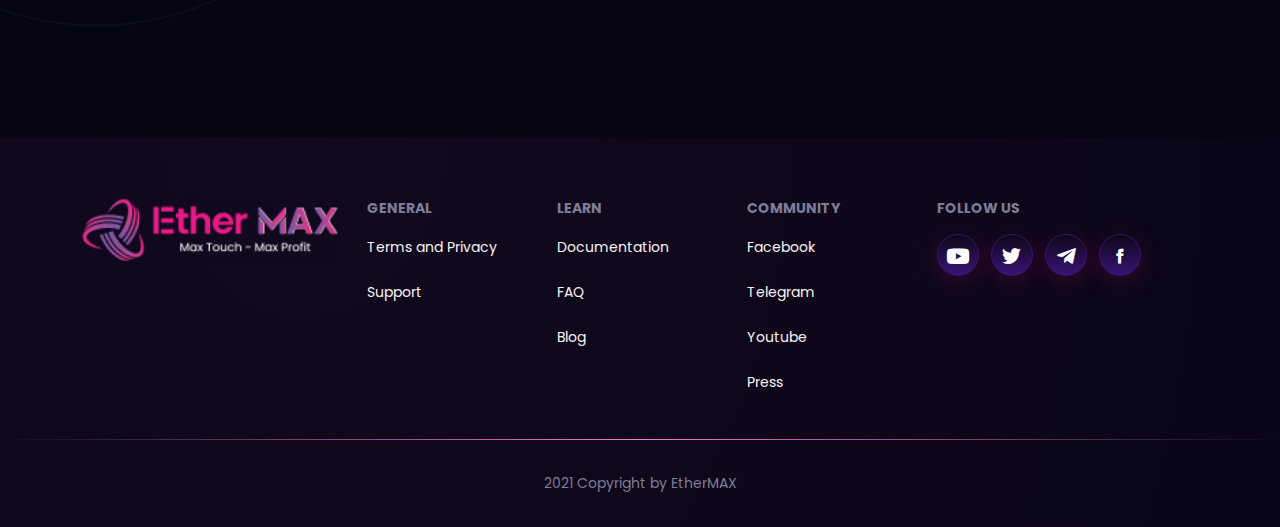
==== commit 97b08c52: "Update" ====
--- a/index.html
+++ b/index.html
@@ -62,7 +62,7 @@
                     <div class="el__item--excerpt">
                         Our goal with Ethermax is to create the most developer-friendly environment possible where they can trust to transact and create their own community based on increasing community links, having activities effective incentive to do so and maintain ownership of ETMX. All focus on accelerated work benefiting decentralized community members.
                     </div>
-                    <a href="#" class="btn btn--primary">Get Started</a>
+                    <a href="#" class="btn btn--primary"><span>Get Started</span></a>
                 </div>
             </div>
 
@@ -78,7 +78,7 @@
                     </div>
                 </div>
 
-                <div class="el__box__slider slider flickity wow fadeInUp" data-flickity='{ "autoPlay": true ,"cellAlign": "center", "contain": true, "wrapAround": true, "groupCells": false, "pageDots": true,"prevNextButtons": false }'>
+                <div class="el__box__slider slider flickity wow fadeInUp" data-flickity='{ "autoPlay": true ,"cellAlign": "center", "contain": true, "wrapAround": true, "groupCells": false, "pageDots": true,"prevNextButtons": true }' style="--w-dots:136px">
                     <div class="col-md-4 col-lg-4 item__wrap">
                         <div class="slider__item">
                             <div class="slider__item--thumb dnfix__thumb -contain">
@@ -135,7 +135,7 @@
                                 The ETMX Crypto Team combines a passion for esports, industry experise & proven record in finance, development, marketing. ETMX Crypto makes you the sole owner of a secure decentralize registry for your collection an products.
                             </div>
                             <div class="d-none d-md-block wow fadeInUp">
-                                <a href="#" class="btn btn--primary">Learn more</a>
+                                <a href="#" class="btn btn--primary"><span>Learn more</span></a>
                             </div>
                         </div>
                     </div>
@@ -145,7 +145,7 @@
                         </div>
                     </div>
                     <div class="d-md-none text-center">
-                        <a href="#" class="btn btn--primary">Learn more</a>
+                        <a href="#" class="btn btn--primary"><span>Learn more</span></a>
                     </div>
                 </div>
 
@@ -182,7 +182,7 @@
                     <h2 class="sc__header--title">Customer Experience</h2>
                 </div>
 
-                <div class="home-feedback__slider wow fadeInUp" data-flickity='{ "autoPlay": true ,"cellAlign": "center", "contain": true, "wrapAround": true, "groupCells": false, "pageDots": true,"prevNextButtons": false }'>
+                <div class="home-feedback__slider wow fadeInUp" data-flickity='{ "autoPlay": true ,"cellAlign": "center", "contain": true, "wrapAround": true, "groupCells": false, "pageDots": true,"prevNextButtons": true }' style="--w-dots:136px">
                     <div class="col-md-4 col-lg-4 item__wrap">
                         <div class="slider__item">
                             <div class="slider__item--excerpt">
--- a/assets/css/main.css
+++ b/assets/css/main.css
@@ -2,6 +2,7 @@
 @import url(../libs/bootstrap/css/bootstrap.css);
 @import url(../libs/wowjs/css/animate.css);
 @import url(../libs/flickity/flickity.min.css);
+@import url("https://fonts.googleapis.com/css2?family=Poppins:wght@400;500;700;800&display=swap");
 .schedule {
   max-width: 100%;
   padding: 0 0;
@@ -205,7 +206,8 @@
   border-radius: 16px;
   padding: 13px 10px;
   border: 0;
-  box-shadow: 0px 15px 40px rgba(212, 26, 141, 0.37); }
+  box-shadow: 0px 15px 40px rgba(212, 26, 141, 0.37);
+  transition: all .5s; }
   .btn:before {
     content: "";
     position: absolute;
@@ -217,18 +219,58 @@
     margin: -1px;
     border-radius: inherit;
     background: linear-gradient(120deg, #571DB1, #FF73D3, #B91B95); }
+  .btn:after {
+    content: "";
+    position: absolute;
+    top: 0;
+    left: 0;
+    bottom: 0;
+    width: 10%;
+    height: 100%;
+    background: #571DB1;
+    border-radius: 16px;
+    opacity: 0;
+    transition: all .5s; }
   .btn:hover {
     color: #fff; }
-    .btn:hover:hover {
-      transform: translateY(-5px); }
+    .btn:hover:hover:after {
+      opacity: 1;
+      width: 100%; }
+  .btn span {
+    position: relative;
+    z-index: 1; }
   .btn--primary {
     background: linear-gradient(45deg, #E91987, #341EBB); }
-    .btn--primary:hover {
-      transform: translateY(-5px); }
-
+  @media (max-width: 767px) {
+    .btn.btn--primary {
+      background: #05050e;
+      box-shadow: none; } }
+
+@keyframes spin {
+  from {
+    transform: rotate(0deg); }
+  to {
+    transform: rotate(360deg); } }
 /*Slider*/
+.flickity-prev-next-button {
+  top: auto;
+  bottom: -83px;
+  background: url(../img/arrow.png) no-repeat !important;
+  background-size: contain; }
+  .flickity-prev-next-button .flickity-button-icon {
+    display: none; }
+  .flickity-prev-next-button.previous {
+    left: calc(50% - var(--w-dots) - 25px); }
+  .flickity-prev-next-button.next {
+    right: calc(50% - var(--w-dots) - 25px);
+    transform: rotate(180deg);
+    transform-origin: 24px 13px; }
+
 .flickity-page-dots {
-  bottom: -35px; }
+  width: auto;
+  bottom: -45px;
+  left: 50%;
+  transform: translateX(-50%); }
   .flickity-page-dots .dot {
     width: 28px;
     height: 2px;
@@ -259,8 +301,10 @@
         width: 100%;
         height: 1px;
         background: linear-gradient(to right, #571DB1, #FF73D3, #B91B95); }
-  .header__logo {
+  .header__logo img {
     max-height: 64px; }
+  .header__logo a {
+    display: flex; }
   .header__btn {
     position: relative;
     display: block;
@@ -283,15 +327,36 @@
       border-radius: inherit;
       background: linear-gradient(to right, #571DB1, #FF73D3, #B91B95); }
     .header__btn span {
+      position: relative;
+      z-index: 1;
       background: -webkit-linear-gradient(45deg, #FF74B5, #D07CFF);
       -webkit-background-clip: text;
       -webkit-text-fill-color: transparent; }
+    .header__btn:after {
+      content: "";
+      position: absolute;
+      top: 0;
+      left: 0;
+      bottom: 0;
+      width: 10%;
+      height: 100%;
+      background: #571DB1;
+      border-radius: 16px;
+      opacity: 0;
+      transition: all .5s; }
+    .header__btn:hover {
+      color: #fff; }
+      .header__btn:hover:hover:after {
+        opacity: 1;
+        width: 100%; }
   @media (max-width: 1399px) {
     .header .header__btn {
       border-radius: 12px;
       padding: 10px 8px;
       font-size: 15px;
       min-width: 155px; }
+      .header .header__btn:after {
+        border-radius: 12px; }
     .header__logo img {
       max-height: 55px; } }
   @media (max-width: 991px) {
@@ -312,7 +377,9 @@
     .header .header__btn {
       min-width: 130px;
       font-size: 14px;
-      border-radius: 10px; } }
+      border-radius: 10px; }
+      .header .header__btn:after {
+        border-radius: 10px; } }
 
 .footer {
   position: relative;
@@ -341,6 +408,8 @@
         font-size: 14px;
         line-height: normal;
         color: #FBF3F3; }
+        .footer .el__list li a:hover {
+          text-decoration: underline; }
   @media (max-width: 767px) {
     .footer {
       padding: 40px 0 0; }
@@ -381,9 +450,13 @@
     text-align: center;
     line-height: 45px;
     border-radius: 50%;
-    background: url(../img/social-box-bg.png) no-repeat;
+    background: linear-gradient(180deg, rgba(186, 27, 150, 0) 0%, rgba(88, 29, 178, 0.6) 100%);
     background-size: contain;
-    box-shadow: 0px 5px 25px rgba(212, 26, 141, 0.2); }
+    box-shadow: 0px 5px 25px rgba(212, 26, 141, 0.2);
+    border: 1px solid #391472;
+    transition: all .5s; }
+    .social__box li:hover {
+      transform: translateY(-5px); }
   .social__box a {
     display: block;
     width: 40px;
@@ -641,55 +714,8 @@
 /**/
 /**/
 .menu-mb__btn {
-  display: block; }
-
-.menu-mb__btn .icon-bar {
-  width: 26px;
-  transition: all 0.2s;
-  -webkit-transition: all 0.2s;
-  -moz-transition: all 0.2s;
-  -ms-transition: all 0.2s;
-  -o-transition: all 0.2s;
-  background-color: #3c424f;
   display: block;
-  height: 3px;
-  border-radius: 1px; }
-
-.menu-mb__btn .icon-bar + .icon-bar {
-  margin-top: 5px; }
-
-.menu-mb__btn.active .icon-bar:nth-of-type(1) {
-  -ms-transform: rotate(45deg);
-  -webkit-transform: rotate(45deg);
-  -moz-transform: rotate(45deg);
-  transform: rotate(45deg);
-  -ms-transform-origin: 0 0;
-  -webkit-transform-origin: 0 0;
-  transform-origin: 0 0; }
-
-.menu-mb__btn .icon-bar:nth-of-type(1) {
-  -ms-transform: rotate(0);
-  -webkit-transform: rotate(0);
-  -moz-transform: rotate(0);
-  transform: rotate(0); }
-
-.menu-mb__btn.active .icon-bar:nth-of-type(2) {
-  opacity: 0; }
-
-.menu-mb__btn.active .icon-bar:nth-of-type(3) {
-  -ms-transform: rotate(-45deg);
-  -webkit-transform: rotate(-45deg);
-  -moz-transform: rotate(-45deg);
-  transform: rotate(-45deg);
-  -ms-transform-origin: 10% 90%;
-  -webkit-transform-origin: 10% 90%;
-  transform-origin: 10% 90%; }
-
-.menu-mb__btn.icon-bar:nth-of-type(3) {
-  -ms-transform: rotate(0);
-  -webkit-transform: rotate(0);
-  -moz-transform: rotate(0);
-  transform: rotate(0); }
+  height: 22px; }
 
 .home-banner {
   position: relative;
@@ -891,7 +917,11 @@
         left: 0;
         margin: -1px;
         border-radius: inherit;
-        background: linear-gradient(to right, #571DB1, #FF73D3, #B91B95); }
+        background: linear-gradient(to right, #571DB1, #FF73D3, #B91B95);
+        animation-name: spin;
+        animation-duration: 3000ms;
+        animation-iteration-count: infinite;
+        animation-timing-function: linear; }
       .home-feedback .slider__item--thumb .-wrap {
         background: #1a102d;
         padding: 10px;
@@ -917,7 +947,9 @@
       font-weight: 500;
       font-size: 18px;
       line-height: 36px;
-      margin-bottom: 60px; }
+      margin-bottom: 60px;
+      min-height: 216px;
+      overflow: hidden; }
   @media (max-width: 991px) {
     .home-feedback {
       padding: 50px 0 165px; }
@@ -939,7 +971,9 @@
       .home-feedback .slider__item--excerpt {
         font-size: 16px;
         line-height: 1.7;
-        margin-bottom: 35px; } }
+        margin-bottom: 35px; }
+      .home-feedback--excerpt {
+        min-height: 135px; } }
   @media (max-width: 767px) {
     .home-feedback {
       padding: 30px 0 165px; }
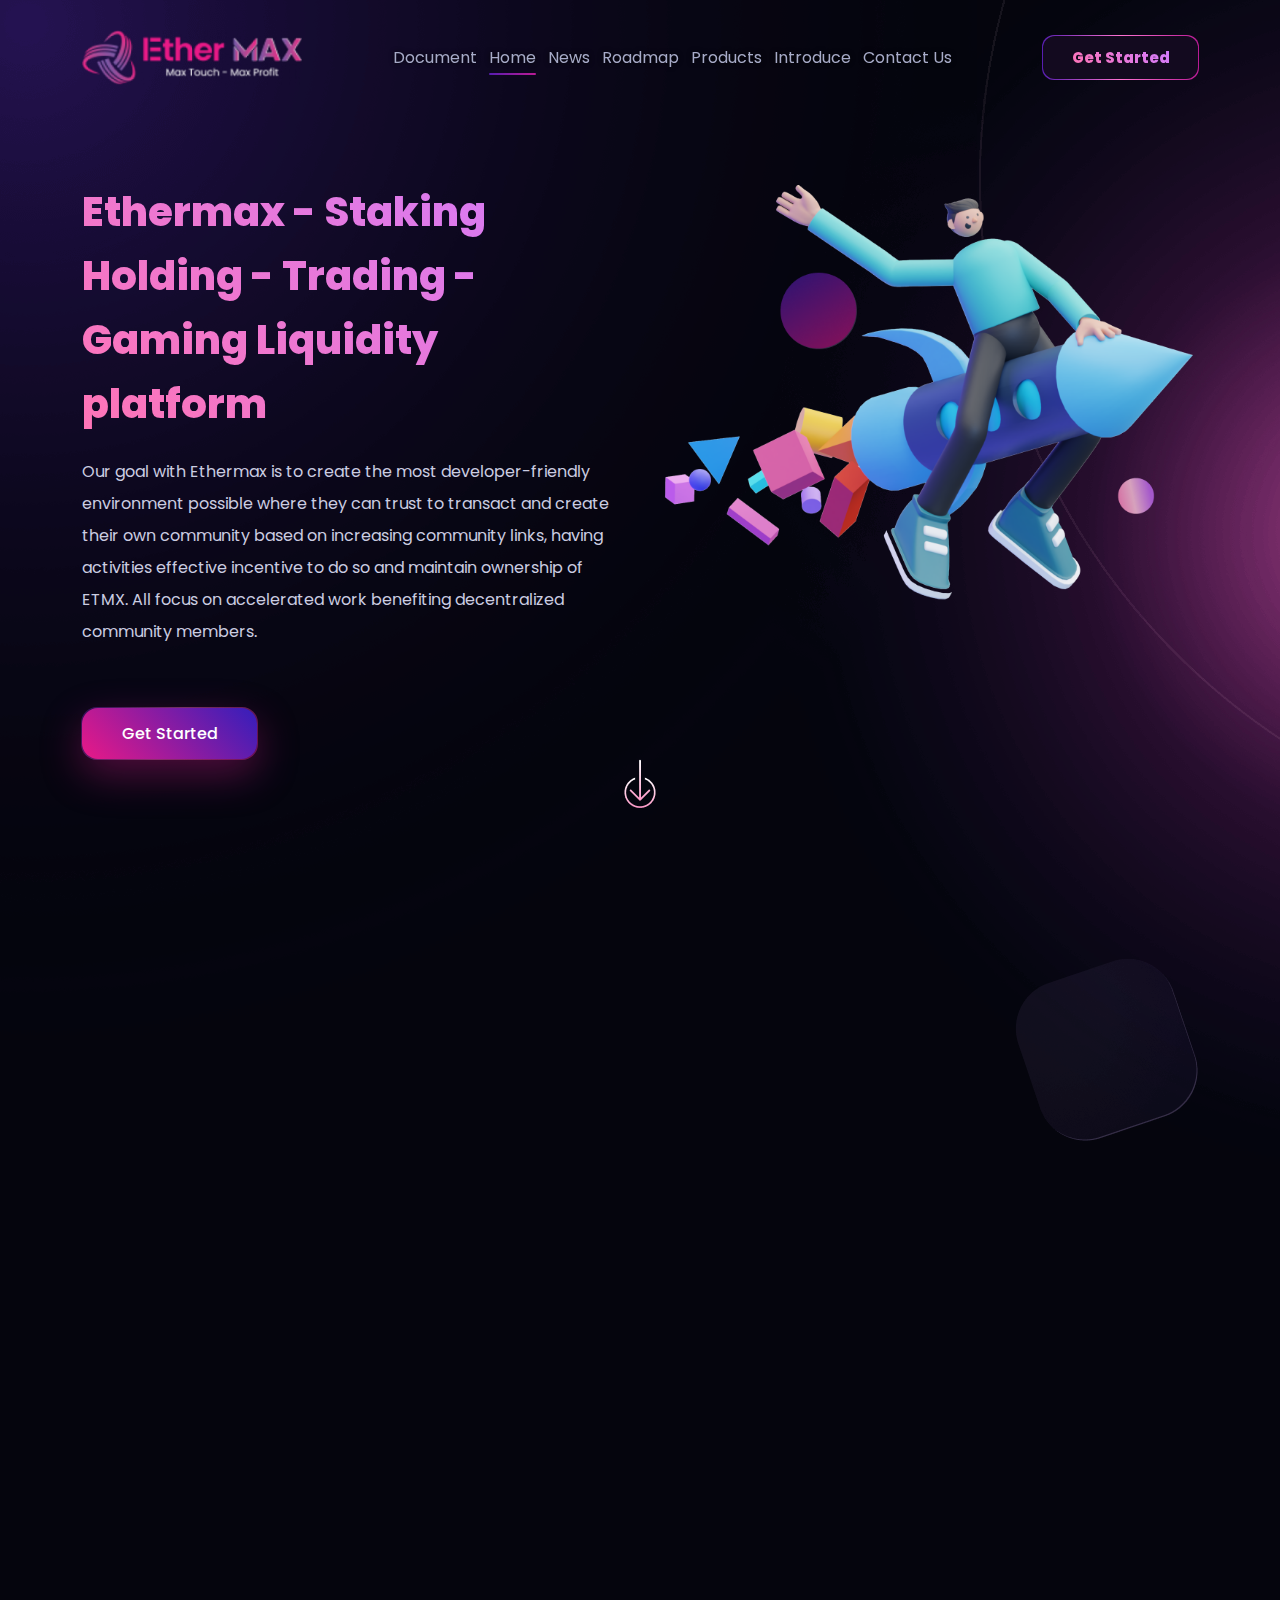
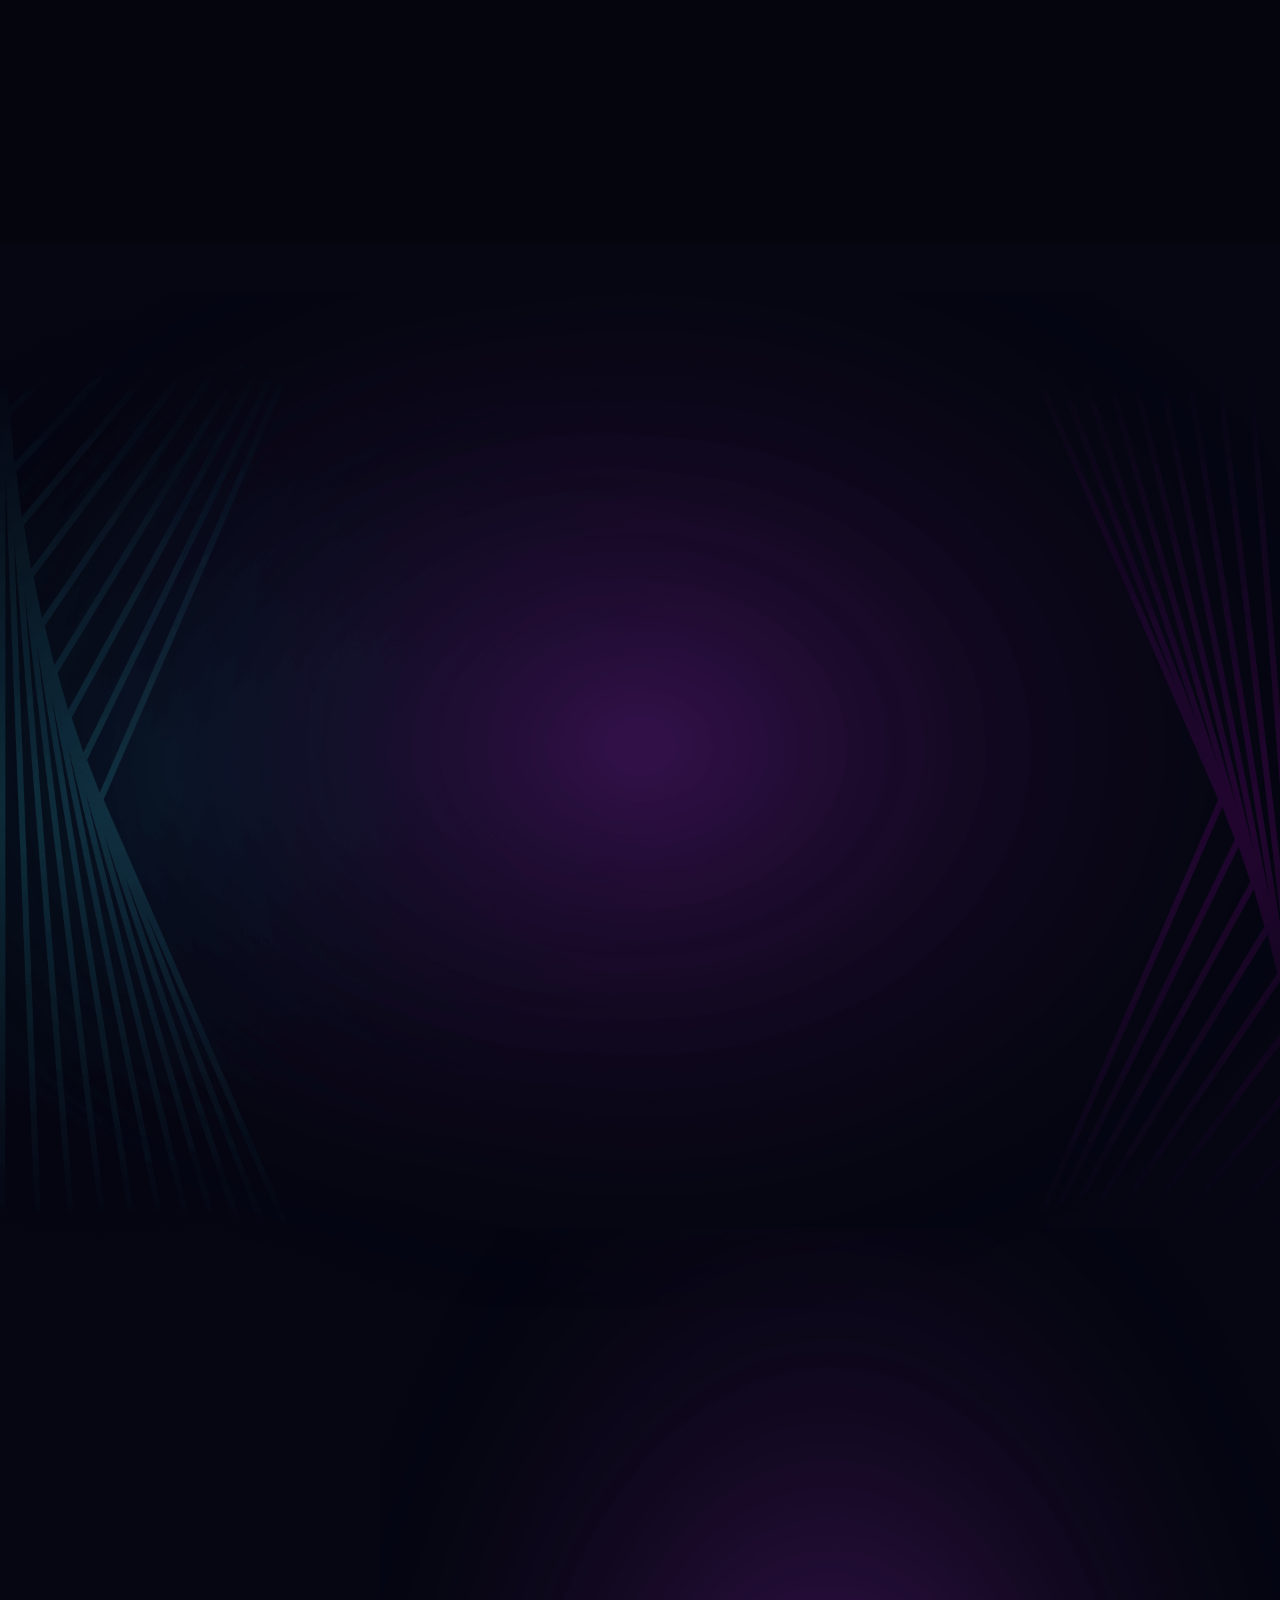
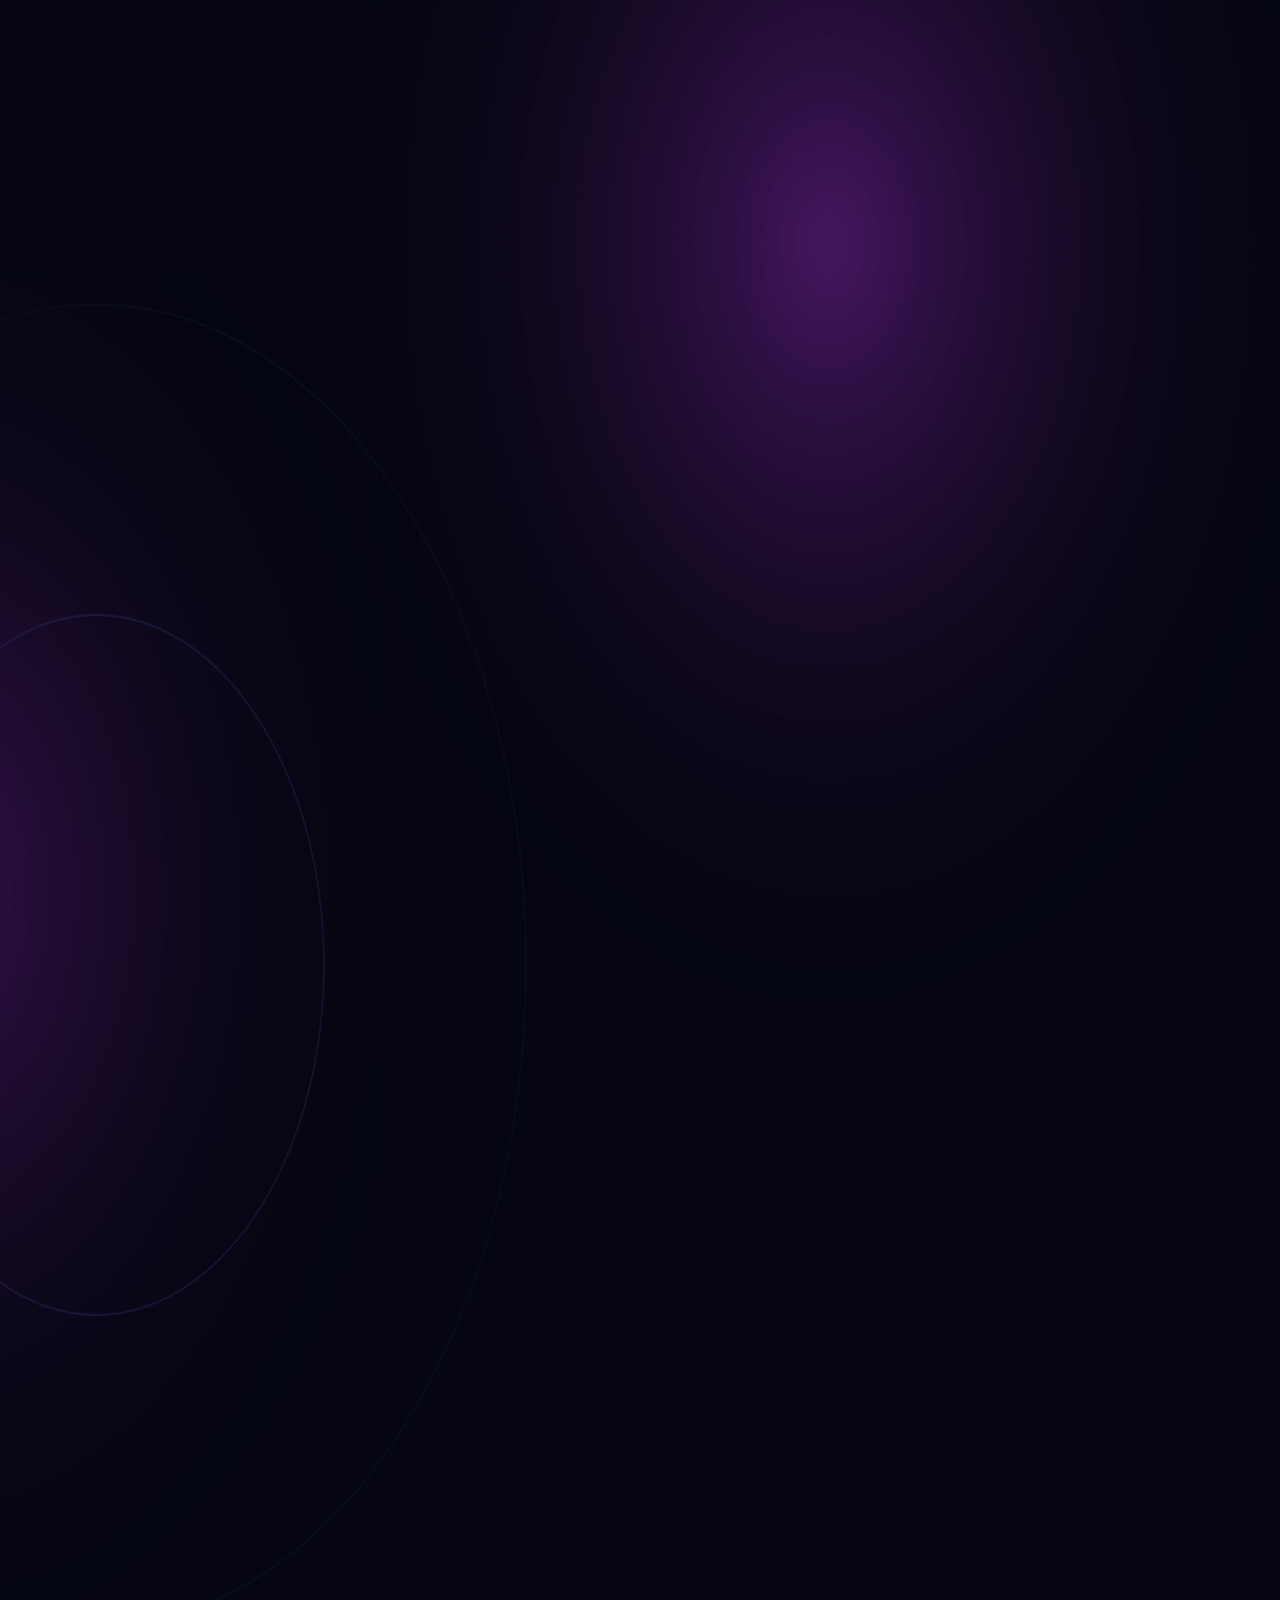
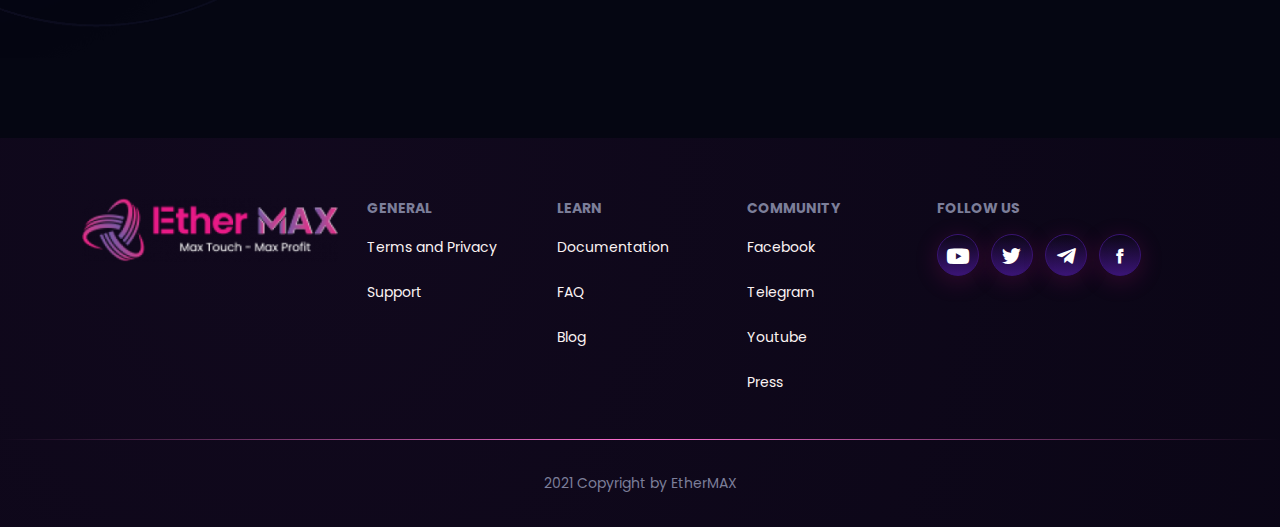
==== commit 6c7c9e7e: "Update" ====
--- a/index.html
+++ b/index.html
@@ -118,8 +118,12 @@
             <div class="sc__header text-center wow fadeInUp">
                 <h2 class="sc__header--title">Roadmap</h2>
             </div>
-            <div class="el__thumb wow fadeInUp">
-                <img src="./assets/images/home 1.png" alt="">
+        </div>
+        <div class="el__wrap">
+            <div class="container">
+                <div class="el__thumb wow fadeInUp">
+                    <img src="./assets/images/home 1.png" alt="">
+                </div>
             </div>
         </div>
     </section>
--- a/assets/css/main.css
+++ b/assets/css/main.css
@@ -1,983 +1,2 @@
-@import url(../fonts/icomoon/style.css);
-@import url(../libs/bootstrap/css/bootstrap.css);
-@import url(../libs/wowjs/css/animate.css);
-@import url(../libs/flickity/flickity.min.css);
-@import url("https://fonts.googleapis.com/css2?family=Poppins:wght@400;500;700;800&display=swap");
-.schedule {
-  max-width: 100%;
-  padding: 0 0;
-  background: #fff; }
-
-.table-schedule {
-  width: 100%;
-  border-collapse: collapse;
-  font-size: 16px;
-  color: #5FC4E6;
-  margin-bottom: 10px; }
-  .table-schedule thead {
-    font-size: 13px;
-    color: #fff; }
-    .table-schedule thead th {
-      background-color: #BEE274;
-      padding: 7px 5px; }
-      .table-schedule thead th:first-child {
-        min-width: 115px;
-        background-color: #5FC4E6; }
-  .table-schedule th, .table-schedule td {
-    text-align: center;
-    vertical-align: middle;
-    min-width: 26px;
-    border: 0;
-    padding: 5px 5px; }
-  .table-schedule tbody tr:first-child th, .table-schedule tbody tr:first-child td {
-    padding-top: 15px; }
-  .table-schedule tbody tr:last-child th, .table-schedule tbody tr:last-child td {
-    padding-bottom: 15px; }
-  .table-schedule tbody th {
-    color: #666; }
-
-html, body, div, span, applet, object, iframe,
-h1, h2, h3, h4, h5, h6, p, blockquote, pre,
-a, abbr, acronym, address, big, cite, code,
-del, dfn, em, img, ins, kbd, q, s, samp,
-small, strike, strong, sub, sup, tt, var,
-b, u, i, center,
-dl, dt, dd, ol, ul, li,
-fieldset, form, label, legend,
-table, caption, tbody, tfoot, thead, tr, th, td,
-article, aside, canvas, details, embed,
-figure, figcaption, footer, header, hgroup,
-menu, nav, output, ruby, section, summary,
-time, mark, audio, video {
-  margin: 0;
-  padding: 0;
-  border: 0;
-  font-size: 100%;
-  vertical-align: baseline; }
-
-/* HTML5 display-role reset for older browsers */
-article, aside, details, figcaption, figure,
-footer, header, hgroup, menu, nav, section {
-  display: block; }
-
-body {
-  font-family: 'Poppins', sans-serif;
-  background-color: #050612;
-  color: #CBCDE1;
-  font-weight: 400;
-  font-size: 16px;
-  line-height: normal;
-  position: relative; }
-
-a, a:hover {
-  color: #4D4D4D;
-  text-decoration: none;
-  transition: all 0.3s; }
-
-h1, h2, h3, h4, h5, h6 {
-  font-weight: 700;
-  line-height: normal; }
-
-ol, ul {
-  list-style: none; }
-
-blockquote, q {
-  quotes: none; }
-
-blockquote:before, blockquote:after,
-q:before, q:after {
-  content: '';
-  content: none; }
-
-table {
-  border-collapse: collapse;
-  border-spacing: 0; }
-
-img {
-  max-width: 100%; }
-
-a {
-  outline: none; }
-
-.-color-primary {
-  color: #5FC4E6; }
-
-ol, ul {
-  list-style: none; }
-
-.dnfix__thumb {
-  position: relative;
-  height: auto;
-  width: 100%;
-  overflow: hidden;
-  display: block;
-  padding-top: 68.075%; }
-
-.dnfix__thumb img {
-  margin: 0px auto;
-  position: absolute;
-  width: 100%;
-  height: 100%;
-  top: 0;
-  left: 0;
-  object-fit: cover; }
-
-.dnfix__thumb.-contain img {
-  object-fit: contain; }
-
-.dnfix__thumb {
-  transition: all 1000ms cubic-bezier(0.215, 0.61, 0.355, 1); }
-  .dnfix__thumb img {
-    transition: all 1000ms cubic-bezier(0.215, 0.61, 0.355, 1); }
-
-/* Text truncate */
-.text__truncate {
-  overflow: hidden;
-  text-overflow: ellipsis;
-  display: -webkit-box;
-  display: -webkit-inline-box;
-  -webkit-box-orient: vertical;
-  -webkit-line-clamp: 1; }
-
-.text__truncate.-n2 {
-  -webkit-line-clamp: 2; }
-
-.text__truncate.-n3 {
-  -webkit-line-clamp: 3; }
-
-.text__truncate.-n4 {
-  -webkit-line-clamp: 4; }
-
-/**/
-br.tb {
-  display: none; }
-@media (max-width: 991px) {
-  br.pc {
-    display: none; } }
-@media (min-width: 768px) and (max-width: 1199px) {
-  br.tb {
-    display: block; } }
-@media (min-width: 992px) {
-  br.tbl {
-    display: none; } }
-@media (min-width: 768px) {
-  br.mbt {
-    display: none; } }
-@media (min-width: 576px) {
-  br.mb {
-    display: none; } }
-
-/**/
-.sc__header {
-  position: relative; }
-  .sc__header--title {
-    font-weight: bold;
-    font-size: 40px;
-    line-height: 60px;
-    color: #FFFFFF;
-    margin-bottom: 20px; }
-  .sc__header--excerpt {
-    max-width: 925px;
-    font-size: 16px;
-    line-height: 36px;
-    color: #CBCDE1;
-    margin: 0 auto;
-    margin-bottom: 50px; }
-  @media (max-width: 991px) {
-    .sc__header .sc__header--title {
-      font-size: 32px;
-      line-height: 1.4; } }
-  @media (max-width: 767px) {
-    .sc__header .sc__header--title {
-      font-size: 24px;
-      line-height: 1.5; }
-    .sc__header .sc__header--excerpt {
-      font-size: 14px; } }
-
-/**/
-.btn {
-  position: relative;
-  min-width: 175px;
-  font-size: 16px;
-  font-weight: 500;
-  line-height: normal;
-  color: #fff;
-  text-align: center;
-  border-radius: 16px;
-  padding: 13px 10px;
-  border: 0;
-  box-shadow: 0px 15px 40px rgba(212, 26, 141, 0.37);
-  transition: all .5s; }
-  .btn:before {
-    content: "";
-    position: absolute;
-    top: 0;
-    right: 0;
-    bottom: 0;
-    left: 0;
-    z-index: -1;
-    margin: -1px;
-    border-radius: inherit;
-    background: linear-gradient(120deg, #571DB1, #FF73D3, #B91B95); }
-  .btn:after {
-    content: "";
-    position: absolute;
-    top: 0;
-    left: 0;
-    bottom: 0;
-    width: 10%;
-    height: 100%;
-    background: #571DB1;
-    border-radius: 16px;
-    opacity: 0;
-    transition: all .5s; }
-  .btn:hover {
-    color: #fff; }
-    .btn:hover:hover:after {
-      opacity: 1;
-      width: 100%; }
-  .btn span {
-    position: relative;
-    z-index: 1; }
-  .btn--primary {
-    background: linear-gradient(45deg, #E91987, #341EBB); }
-  @media (max-width: 767px) {
-    .btn.btn--primary {
-      background: #05050e;
-      box-shadow: none; } }
-
-@keyframes spin {
-  from {
-    transform: rotate(0deg); }
-  to {
-    transform: rotate(360deg); } }
-/*Slider*/
-.flickity-prev-next-button {
-  top: auto;
-  bottom: -83px;
-  background: url(../img/arrow.png) no-repeat !important;
-  background-size: contain; }
-  .flickity-prev-next-button .flickity-button-icon {
-    display: none; }
-  .flickity-prev-next-button.previous {
-    left: calc(50% - var(--w-dots) - 25px); }
-  .flickity-prev-next-button.next {
-    right: calc(50% - var(--w-dots) - 25px);
-    transform: rotate(180deg);
-    transform-origin: 24px 13px; }
-
-.flickity-page-dots {
-  width: auto;
-  bottom: -45px;
-  left: 50%;
-  transform: translateX(-50%); }
-  .flickity-page-dots .dot {
-    width: 28px;
-    height: 2px;
-    margin: 0 3px; }
-    .flickity-page-dots .dot.is-selected {
-      background: #FFA0CC; }
-
-@media (min-width: 1400px) {
-  .container {
-    max-width: 1360px; } }
-.header {
-  padding: 30px 0; }
-  .header--fix {
-    position: fixed;
-    top: 0;
-    left: 0;
-    width: 100%;
-    z-index: 999;
-    transition: all .25s; }
-    .header--fix.is-active {
-      padding: 15px 0;
-      background-color: #050612; }
-      .header--fix.is-active:before {
-        content: "";
-        position: absolute;
-        bottom: -1px;
-        left: 0;
-        width: 100%;
-        height: 1px;
-        background: linear-gradient(to right, #571DB1, #FF73D3, #B91B95); }
-  .header__logo img {
-    max-height: 64px; }
-  .header__logo a {
-    display: flex; }
-  .header__btn {
-    position: relative;
-    display: block;
-    border-radius: 16px;
-    background: #130a1f;
-    padding: 15px 10px;
-    font-size: 16px;
-    font-weight: 800;
-    min-width: 175px;
-    text-align: center; }
-    .header__btn:before {
-      content: "";
-      position: absolute;
-      top: 0;
-      right: 0;
-      bottom: 0;
-      left: 0;
-      z-index: -1;
-      margin: -1px;
-      border-radius: inherit;
-      background: linear-gradient(to right, #571DB1, #FF73D3, #B91B95); }
-    .header__btn span {
-      position: relative;
-      z-index: 1;
-      background: -webkit-linear-gradient(45deg, #FF74B5, #D07CFF);
-      -webkit-background-clip: text;
-      -webkit-text-fill-color: transparent; }
-    .header__btn:after {
-      content: "";
-      position: absolute;
-      top: 0;
-      left: 0;
-      bottom: 0;
-      width: 10%;
-      height: 100%;
-      background: #571DB1;
-      border-radius: 16px;
-      opacity: 0;
-      transition: all .5s; }
-    .header__btn:hover {
-      color: #fff; }
-      .header__btn:hover:hover:after {
-        opacity: 1;
-        width: 100%; }
-  @media (max-width: 1399px) {
-    .header .header__btn {
-      border-radius: 12px;
-      padding: 10px 8px;
-      font-size: 15px;
-      min-width: 155px; }
-      .header .header__btn:after {
-        border-radius: 12px; }
-    .header__logo img {
-      max-height: 55px; } }
-  @media (max-width: 991px) {
-    .header__logo img {
-      max-height: 37px; }
-    .header--fix {
-      padding: 15px 0;
-      background-color: #050612; }
-      .header--fix:before {
-        content: "";
-        position: absolute;
-        bottom: -1px;
-        left: 0;
-        width: 100%;
-        height: 1px;
-        background: linear-gradient(to right, #571DB1, #FF73D3, #B91B95); } }
-  @media (max-width: 767px) {
-    .header .header__btn {
-      min-width: 130px;
-      font-size: 14px;
-      border-radius: 10px; }
-      .header .header__btn:after {
-        border-radius: 10px; } }
-
-.footer {
-  position: relative;
-  padding: 60px 0 0;
-  background: radial-gradient(189.04% 777.74% at 23.72% 0%, rgba(40, 19, 54, 0.4) 0%, rgba(0, 0, 0, 0) 100%), #02020D;
-  overflow: hidden; }
-  .footer .footer__top {
-    padding-bottom: 15px; }
-  .footer .footer__logo {
-    display: block;
-    margin-bottom: 20px; }
-  .footer .el__header {
-    margin-bottom: 15px; }
-    .footer .el__header--title {
-      font-weight: bold;
-      font-size: 14px;
-      line-height: 21px;
-      text-transform: uppercase;
-      color: #7C7E99;
-      margin-bottom: 0; }
-  .footer .el__list {
-    margin-bottom: 30px; }
-    .footer .el__list li {
-      margin-bottom: 20px; }
-      .footer .el__list li a {
-        font-size: 14px;
-        line-height: normal;
-        color: #FBF3F3; }
-        .footer .el__list li a:hover {
-          text-decoration: underline; }
-  @media (max-width: 767px) {
-    .footer {
-      padding: 40px 0 0; }
-      .footer .footer__top {
-        padding: 0px 30px 15px; }
-      .footer .footer__logo img {
-        max-height: 44px; } }
-
-.copyright {
-  position: relative;
-  font-size: 14px;
-  line-height: 48px;
-  color: #7C7E99;
-  padding: 20px 0; }
-  .copyright:before {
-    content: '';
-    position: absolute;
-    top: 0;
-    left: 0;
-    display: block;
-    width: 100%;
-    height: 1px;
-    background: #8063ac;
-    background: linear-gradient(50deg, rgba(128, 99, 172, 0) 0%, #ff73d3 50%, rgba(185, 27, 149, 0) 100%); }
-  @media (max-width: 767px) {
-    .copyright {
-      margin-top: 15px;
-      padding: 1px 0; } }
-
-.social__box {
-  display: flex;
-  align-items: center;
-  flex-wrap: wrap; }
-  .social__box li {
-    position: relative;
-    margin-bottom: 15px;
-    margin-right: 12px;
-    text-align: center;
-    line-height: 45px;
-    border-radius: 50%;
-    background: linear-gradient(180deg, rgba(186, 27, 150, 0) 0%, rgba(88, 29, 178, 0.6) 100%);
-    background-size: contain;
-    box-shadow: 0px 5px 25px rgba(212, 26, 141, 0.2);
-    border: 1px solid #391472;
-    transition: all .5s; }
-    .social__box li:hover {
-      transform: translateY(-5px); }
-  .social__box a {
-    display: block;
-    width: 40px;
-    height: 40px;
-    color: #fff; }
-  @media (max-width: 991px) {
-    .social__box {
-      justify-content: center; } }
-
-/*
-======================================
-[ Main menu ]
-======================================
-*/
-.header:not(.is-sticky) .main__nav .dn__menu > li > a {
-  text-shadow: 0 0 5px #000000; }
-
-.main__nav {
-  position: relative;
-  z-index: 9;
-  font-size: 16px;
-  line-height: 24px; }
-  .main__nav:after {
-    content: "";
-    display: table;
-    clear: both; }
-  .main__nav .sc__wrap {
-    position: relative;
-    z-index: 9999;
-    width: 100%; }
-  .main__nav ul {
-    list-style: none;
-    padding: 0;
-    margin: 0; }
-  .main__nav.-subpage .dn__menu > li {
-    padding: 0px 3px; }
-  .main__nav a {
-    color: #A7ABC8; }
-  .main__nav .dn__menu {
-    padding: 0px 0;
-    -webkit-transition: padding .5s;
-    -o-transition: padding .5s;
-    transition: padding .5s;
-    background: none;
-    max-height: 46px; }
-    .main__nav .dn__menu:after {
-      content: "";
-      display: table;
-      clear: both; }
-    .main__nav .dn__menu > li {
-      position: relative;
-      display: inline-block;
-      padding: 0 15px; }
-      .main__nav .dn__menu > li a::before {
-        content: "";
-        position: absolute;
-        bottom: 0;
-        left: 0;
-        right: 0;
-        display: block;
-        width: 0;
-        height: 2px;
-        -webkit-transition: all .3s;
-        -o-transition: all .3s;
-        transition: all .3s;
-        margin: auto;
-        background: #fff; }
-      .main__nav .dn__menu > li.menu-item-has-children > a:after {
-        content: "\e906";
-        font-family: 'icomoon';
-        font-size: 8px;
-        margin-left: 5px;
-        position: relative;
-        top: -2px; }
-      .main__nav .dn__menu > li > a {
-        position: relative;
-        padding: 5px 0;
-        display: block; }
-        .main__nav .dn__menu > li > a:before {
-          content: "";
-          position: absolute;
-          bottom: 0;
-          left: 0;
-          right: 0;
-          display: block;
-          width: 0;
-          height: 2px;
-          -webkit-transition: all .3s;
-          -o-transition: all .3s;
-          transition: all .3s;
-          margin: auto;
-          background: #571db1;
-          background: linear-gradient(90deg, #571db1 0%, #a51b9b 75%, #b91b95 100%);
-          border-radius: 5px; }
-    .main__nav .dn__menu > li:hover a:before, .main__nav .dn__menu > li.active a:before, .main__nav .dn__menu .current_page_parent a:before, .main__nav .dn__menu .current-menu-parent a:before, .main__nav .dn__menu .current-menu-item > a:before {
-      width: 100%; }
-    .main__nav .dn__menu .menu-item-has-children:hover a:before {
-      display: none; }
-    .main__nav .dn__menu li:hover > .sub-menu {
-      display: block;
-      opacity: 1;
-      visibility: visible; }
-    .main__nav .dn__menu .sub-menu {
-      width: 205px;
-      position: absolute;
-      background: #5FC4E6;
-      opacity: 0;
-      visibility: hidden;
-      transition: all 300ms linear;
-      -o-transition: all 300ms linear;
-      -ms-transition: all 300ms linear;
-      -moz-transition: all 300ms linear;
-      -webkit-transition: all 300ms linear;
-      left: 0px;
-      top: 100%;
-      z-index: 99;
-      text-align: left; }
-      .main__nav .dn__menu .sub-menu li {
-        line-height: 20px;
-        padding: 8px 15px;
-        border-bottom: 1px solid rgba(255, 255, 255, 0.1);
-        position: relative; }
-        .main__nav .dn__menu .sub-menu li:hover {
-          background-color: rgba(0, 0, 0, 0.2); }
-          .main__nav .dn__menu .sub-menu li:hover > a {
-            color: #fff; }
-        .main__nav .dn__menu .sub-menu li a {
-          color: #ffffff; }
-      .main__nav .dn__menu .sub-menu .sub-menu {
-        top: 0;
-        left: 100%; }
-  @media (max-width: 1399px) {
-    .main__nav .dn__menu > li {
-      padding: 0 10px; } }
-  @media (max-width: 1299px) {
-    .main__nav .dn__menu > li {
-      padding: 0 4px; }
-      .main__nav .dn__menu > li > a {
-        font-size: 16px; } }
-  @media (max-width: 991px) {
-    .main__nav {
-      background-color: #ECF9FA;
-      overflow: auto;
-      white-space: nowrap;
-      margin-left: auto; }
-      .main__nav .dn__menu > li {
-        padding: 0 15px; } }
-
-/*Menu custom*/
-.modal-open {
-  overflow: hidden; }
-
-.nav__mobile {
-  display: block;
-  position: fixed;
-  top: 0;
-  height: 100%;
-  left: -414px;
-  width: 414px;
-  opacity: 0;
-  background: #050612;
-  -webkit-transition: all .25s;
-  -moz-transition: all .25s;
-  -ms-transition: all .25s;
-  -o-transition: all .25s;
-  transition: all .25s;
-  z-index: 999;
-  font-size: 16px;
-  font-weight: 400;
-  pointer-events: none;
-  overflow: auto; }
-  .nav__mobile:before {
-    content: '';
-    position: absolute;
-    top: 0;
-    left: 0;
-    width: 100%;
-    height: 100%;
-    background: radial-gradient(92.06% 95.01% at -10.39% -7.67%, #3C1D87 0%, rgba(4, 4, 7, 0) 100%);
-    opacity: 0.7;
-    pointer-events: none; }
-  .nav__mobile:after {
-    content: '';
-    position: absolute;
-    top: 0;
-    left: 0;
-    width: 50%;
-    height: 100%;
-    background: url(../img/menu-bg.png) no-repeat;
-    background-size: contain;
-    pointer-events: none; }
-  .nav__mobile--close {
-    position: relative;
-    top: 2px; }
-  .nav__mobile__header {
-    display: flex;
-    align-items: center;
-    margin-bottom: 50px; }
-    .nav__mobile__header > img {
-      max-height: 37px; }
-  .nav__mobile__content {
-    position: relative;
-    overflow-y: auto;
-    padding: 24px; }
-  .nav__mobile.active {
-    left: 0;
-    opacity: 1;
-    pointer-events: auto; }
-  .nav__mobile .nav__mobile--ul {
-    list-style: none;
-    padding: 5px 0;
-    margin: 0 0 20px; }
-    .nav__mobile .nav__mobile--ul li {
-      position: relative;
-      margin-bottom: 20px;
-      background: #0C091F;
-      border: 1px solid #282044;
-      border-radius: 12px;
-      padding: 16px 0; }
-      .nav__mobile .nav__mobile--ul li:before {
-        content: '';
-        position: absolute;
-        top: 50%;
-        right: 20px;
-        transform: translateY(-50%);
-        width: 16px;
-        height: 16px;
-        background: url(../img/arrow-right-1.png) no-repeat;
-        background-size: contain;
-        pointer-events: none; }
-      .nav__mobile .nav__mobile--ul li a {
-        color: #A7ABC8;
-        padding: 0px 50px 0 24px;
-        display: block; }
-        .nav__mobile .nav__mobile--ul li a:hover {
-          color: #5FC4E6; }
-      .nav__mobile .nav__mobile--ul li.active, .nav__mobile .nav__mobile--ul li.current-menu-item, .nav__mobile .nav__mobile--ul li.current_page_item, .nav__mobile .nav__mobile--ul li:hover {
-        background: linear-gradient(90deg, #E91987 1.99%, #341EBB 100%);
-        box-shadow: 0px 15px 20px rgba(212, 26, 141, 0.2);
-        border-radius: 12px; }
-        .nav__mobile .nav__mobile--ul li.active > a, .nav__mobile .nav__mobile--ul li.current-menu-item > a, .nav__mobile .nav__mobile--ul li.current_page_item > a, .nav__mobile .nav__mobile--ul li:hover > a {
-          color: #fff; }
-        .nav__mobile .nav__mobile--ul li.active:before, .nav__mobile .nav__mobile--ul li.current-menu-item:before, .nav__mobile .nav__mobile--ul li.current_page_item:before, .nav__mobile .nav__mobile--ul li:hover:before {
-          background: url(../img/arrow-right-1-active.png) no-repeat; }
-  .nav__mobile .nav__mobile__follow {
-    font-weight: bold;
-    font-size: 14px;
-    line-height: 21px;
-    text-transform: uppercase;
-    color: #7C7E99; }
-  @media (max-width: 575px) {
-    .nav__mobile {
-      width: 100%; } }
-
-/**/
-/**/
-.menu-mb__btn {
-  display: block;
-  height: 22px; }
-
-.home-banner {
-  position: relative;
-  padding: 225px 0 120px;
-  background: url(../img/home-banner-bg.png) no-repeat; }
-  .home-banner .el__item--title {
-    font-size: 46px;
-    line-height: 1.7;
-    font-weight: 800;
-    background: -webkit-linear-gradient(45deg, #FF74B5, #D07CFF);
-    -webkit-background-clip: text;
-    -webkit-text-fill-color: transparent;
-    margin-bottom: 20px; }
-  .home-banner .el__item--excerpt {
-    max-width: 600px;
-    font-size: 16px;
-    line-height: 2;
-    color: #CBCDE1;
-    margin-bottom: 60px; }
-  .home-banner .el__item--thumb {
-    position: relative;
-    width: 114%;
-    top: -10%;
-    left: -10%;
-    margin: auto; }
-  .home-banner .el__box {
-    position: relative;
-    padding: 150px 0 0; }
-    .home-banner .el__box:before {
-      content: '';
-      background: url(../img/rectangle-18.png) no-repeat;
-      background-size: contain;
-      width: 183px;
-      height: 183px;
-      position: absolute;
-      right: -100px; }
-    .home-banner .el__box .sc__header--excerpt {
-      margin-bottom: 70px; }
-    .home-banner .el__box__slider:not(.flickity-enabled) .item__wrap + .item__wrap {
-      display: none; }
-    .home-banner .el__box__slider .flickity-prev-next-button {
-      border-radius: 0; }
-    .home-banner .el__box__slider .item__wrap {
-      position: relative;
-      padding: 0 15px 0 !important; }
-    .home-banner .el__box .dnfix__thumb {
-      padding-top: 135%; }
-  .home-banner .next-page {
-    display: block;
-    width: 48px;
-    height: 49px;
-    background: url(../img/scroll.png) no-repeat;
-    margin: auto;
-    -webkit-animation-name: Mousex;
-    -webkit-animation-duration: 1.5s;
-    -webkit-animation-iteration-count: infinite;
-    -webkit-animation-timing-function: ease-in-out; }
-@-webkit-keyframes Mousex {
-  from {
-    -webkit-transform: translate(0, 0px); }
-  65% {
-    -webkit-transform: translate(0, 15px); }
-  to {
-    -webkit-transform: translate(0, 0px); } }
-@-moz-keyframes Mouse {
-  from {
-    -moz-transform: translate(0, 0px); }
-  65% {
-    -moz-transform: translate(0, 15px); }
-  to {
-    -moz-transform: translate(0, 0px); } }
-  @media (max-width: 1399px) {
-    .home-banner {
-      padding: 180px 0 120px; }
-      .home-banner .el__box:before {
-        right: 0; }
-      .home-banner .el__item--thumb {
-        width: 100%;
-        top: 0%;
-        left: 0; }
-      .home-banner .el__item--title {
-        font-size: 40px;
-        line-height: 1.6; } }
-  @media (max-width: 991px) {
-    .home-banner {
-      padding: 140px 0 50px; }
-      .home-banner .el__box__slider .item__wrap {
-        padding: 0 8px 0 !important; }
-      .home-banner .el__item--thumb {
-        max-width: 60%;
-        margin-bottom: 25px; }
-      .home-banner .next-page {
-        display: none; } }
-  @media (max-width: 767px) {
-    .home-banner .item__wrap {
-      width: 242px; }
-    .home-banner .el__item--excerpt {
-      margin-bottom: 30px; }
-    .home-banner .el__box {
-      padding: 90px 0 0; }
-      .home-banner .el__box:before {
-        display: none; }
-    .home-banner .el__item--title {
-      font-size: 32px; } }
-
-.home-roadmap {
-  position: relative;
-  padding: 110px 0 100px;
-  background: url(../img/roadmaps-bg.png) no-repeat;
-  background-size: 100% 100%; }
-  .home-roadmap .sc__header {
-    margin-bottom: 60px; }
-  .home-roadmap .el__thumb {
-    max-width: 70%;
-    margin: auto; }
-  @media (max-width: 991px) {
-    .home-roadmap {
-      padding: 80px 0 40px; } }
-
-.home-wrap2 {
-  position: relative; }
-  .home-wrap2:before {
-    content: '';
-    position: absolute;
-    top: -80px;
-    left: 0;
-    width: 100%;
-    height: 100%;
-    background: url(../img/Group-10.png) no-repeat;
-    background-size: 100% 100%; }
-  @media (max-width: 991px) {
-    .home-wrap2 {
-      overflow: hidden; }
-      .home-wrap2:before {
-        top: -10px;
-        background-size: contain; } }
-
-.home-ecosystem {
-  position: relative;
-  padding: 80px 0 45px; }
-  .home-ecosystem .el__box {
-    max-width: 1200px;
-    margin: 170px auto 0; }
-  .home-ecosystem .el__item--thumb {
-    margin-bottom: var(--bs-gutter-x); }
-  @media (max-width: 991px) {
-    .home-ecosystem .el__box {
-      margin: 100px auto 0; } }
-  @media (max-width: 767px) {
-    .home-ecosystem .sc__header .sc__header--excerpt {
-      margin-bottom: 0; }
-    .home-ecosystem .el__box {
-      margin: 80px auto 0; }
-    .home-ecosystem .el__thumb {
-      margin-bottom: 40px; } }
-
-.home-feedback {
-  position: relative;
-  padding: 100px 0 200px; }
-  .home-feedback .sc__header {
-    margin-bottom: 60px; }
-  .home-feedback__slider {
-    margin: 0 -15px; }
-    .home-feedback__slider:not(.flickity-enabled) .item__wrap + .item__wrap {
-      display: none; }
-    .home-feedback__slider .flickity-prev-next-button {
-      border-radius: 0; }
-    .home-feedback__slider .item__wrap {
-      position: relative;
-      padding: 0 15px 0 !important; }
-  .home-feedback .slider__item {
-    position: relative;
-    padding: 145px 70px 45px;
-    border-radius: 48px;
-    text-align: center;
-    background: radial-gradient(111.91% 111.91% at 94.46% -11.91%, rgba(111, 27, 106, 0.4) 0%, rgba(0, 0, 0, 0) 100%), linear-gradient(180deg, #141428 0%, #0C0C24 100%); }
-    .home-feedback .slider__item:before {
-      content: '';
-      position: absolute;
-      top: 40px;
-      left: 40px;
-      background: url(../img/frame.png) no-repeat;
-      background-size: contain;
-      width: 69px;
-      height: 60px;
-      display: block; }
-    .home-feedback .slider__item--thumb {
-      position: relative;
-      border-radius: 50%;
-      width: 82px;
-      height: 82px;
-      margin: 0 auto 20px; }
-      .home-feedback .slider__item--thumb:before {
-        content: "";
-        position: absolute;
-        top: 0;
-        right: 0;
-        bottom: 0;
-        left: 0;
-        margin: -1px;
-        border-radius: inherit;
-        background: linear-gradient(to right, #571DB1, #FF73D3, #B91B95);
-        animation-name: spin;
-        animation-duration: 3000ms;
-        animation-iteration-count: infinite;
-        animation-timing-function: linear; }
-      .home-feedback .slider__item--thumb .-wrap {
-        background: #1a102d;
-        padding: 10px;
-        z-index: 1;
-        position: relative;
-        border-radius: 50%; }
-      .home-feedback .slider__item--thumb .dnfix__thumb {
-        padding-top: 100%;
-        z-index: 1;
-        box-shadow: 0px 15px 40px rgba(212, 26, 141, 0.37);
-        border-radius: 50%; }
-    .home-feedback .slider__item--title {
-      font-weight: bold;
-      font-size: 20px;
-      line-height: 30px;
-      color: #FFFFFF;
-      margin-bottom: 8px; }
-    .home-feedback .slider__item--sub {
-      font-size: 14px;
-      line-height: 21px;
-      color: #7C7E99; }
-    .home-feedback .slider__item--excerpt {
-      font-weight: 500;
-      font-size: 18px;
-      line-height: 36px;
-      margin-bottom: 60px;
-      min-height: 216px;
-      overflow: hidden; }
-  @media (max-width: 991px) {
-    .home-feedback {
-      padding: 50px 0 165px; }
-      .home-feedback .container {
-        max-width: 100%;
-        padding: 0; }
-      .home-feedback .home-feedback__slider {
-        margin: 0 -8px; }
-      .home-feedback .item__wrap {
-        width: 300px;
-        padding: 0 8px 0 !important; }
-      .home-feedback .slider__item {
-        padding: 80px 25px 45px; }
-        .home-feedback .slider__item:before {
-          top: 25px;
-          left: 30px;
-          width: 47px;
-          height: 41px; }
-      .home-feedback .slider__item--excerpt {
-        font-size: 16px;
-        line-height: 1.7;
-        margin-bottom: 35px; }
-      .home-feedback--excerpt {
-        min-height: 135px; } }
-  @media (max-width: 767px) {
-    .home-feedback {
-      padding: 30px 0 165px; }
-      .home-feedback .sc__header {
-        margin-bottom: 30px; } }
-
+@import url(../fonts/icomoon/style.css);@import url(../libs/bootstrap/css/bootstrap.css);@import url(../libs/wowjs/css/animate.css);@import url(../libs/flickity/flickity.min.css);@import url("https://fonts.googleapis.com/css2?family=Poppins:wght@400;500;700;800&display=swap");.schedule{max-width:100%;padding:0 0;background:#fff}.table-schedule{width:100%;border-collapse:collapse;font-size:16px;color:#5FC4E6;margin-bottom:10px}.table-schedule thead{font-size:13px;color:#fff}.table-schedule thead th{background-color:#BEE274;padding:7px 5px}.table-schedule thead th:first-child{min-width:115px;background-color:#5FC4E6}.table-schedule th,.table-schedule td{text-align:center;vertical-align:middle;min-width:26px;border:0;padding:5px 5px}.table-schedule tbody tr:first-child th,.table-schedule tbody tr:first-child td{padding-top:15px}.table-schedule tbody tr:last-child th,.table-schedule tbody tr:last-child td{padding-bottom:15px}.table-schedule tbody th{color:#666}html,body,div,span,applet,object,iframe,h1,h2,h3,h4,h5,h6,p,blockquote,pre,a,abbr,acronym,address,big,cite,code,del,dfn,em,img,ins,kbd,q,s,samp,small,strike,strong,sub,sup,tt,var,b,u,i,center,dl,dt,dd,ol,ul,li,fieldset,form,label,legend,table,caption,tbody,tfoot,thead,tr,th,td,article,aside,canvas,details,embed,figure,figcaption,footer,header,hgroup,menu,nav,output,ruby,section,summary,time,mark,audio,video{margin:0;padding:0;border:0;font-size:100%;vertical-align:baseline}article,aside,details,figcaption,figure,footer,header,hgroup,menu,nav,section{display:block}body{font-family:'Poppins', sans-serif;background-color:#050612;color:#CBCDE1;font-weight:400;font-size:16px;line-height:normal;position:relative}a,a:hover{color:#4D4D4D;text-decoration:none;transition:all 0.3s}h1,h2,h3,h4,h5,h6{font-weight:700;line-height:normal}ol,ul{list-style:none}blockquote,q{quotes:none}blockquote:before,blockquote:after,q:before,q:after{content:'';content:none}table{border-collapse:collapse;border-spacing:0}img{max-width:100%}a{outline:none}.-color-primary{color:#5FC4E6}ol,ul{list-style:none}.dnfix__thumb{position:relative;height:auto;width:100%;overflow:hidden;display:block;padding-top:68.075%}.dnfix__thumb img{margin:0px auto;position:absolute;width:100%;height:100%;top:0;left:0;object-fit:cover}.dnfix__thumb.-contain img{object-fit:contain}.dnfix__thumb{transition:all 1000ms cubic-bezier(0.215, 0.61, 0.355, 1)}.dnfix__thumb img{transition:all 1000ms cubic-bezier(0.215, 0.61, 0.355, 1)}.text__truncate{overflow:hidden;text-overflow:ellipsis;display:-webkit-box;display:-webkit-inline-box;-webkit-box-orient:vertical;-webkit-line-clamp:1}.text__truncate.-n2{-webkit-line-clamp:2}.text__truncate.-n3{-webkit-line-clamp:3}.text__truncate.-n4{-webkit-line-clamp:4}br.tb{display:none}@media (max-width: 991px){br.pc{display:none}}@media (min-width: 768px) and (max-width: 1199px){br.tb{display:block}}@media (min-width: 992px){br.tbl{display:none}}@media (min-width: 768px){br.mbt{display:none}}@media (min-width: 576px){br.mb{display:none}}.sc__header{position:relative}.sc__header--title{font-weight:bold;font-size:40px;line-height:60px;color:#FFFFFF;margin-bottom:20px}.sc__header--excerpt{max-width:925px;font-size:16px;line-height:36px;color:#CBCDE1;margin:0 auto;margin-bottom:50px}@media (max-width: 991px){.sc__header .sc__header--title{font-size:32px;line-height:1.4}}@media (max-width: 767px){.sc__header .sc__header--title{font-size:24px;line-height:1.5}.sc__header .sc__header--excerpt{font-size:14px}}.btn{position:relative;min-width:175px;font-size:16px;font-weight:500;line-height:normal;color:#fff;text-align:center;border-radius:16px;padding:13px 10px;border:0;box-shadow:0px 15px 40px rgba(212,26,141,0.37);transition:all .5s}.btn:before{content:"";position:absolute;top:0;right:0;bottom:0;left:0;z-index:-1;margin:-1px;border-radius:inherit;background:linear-gradient(120deg, #571DB1, #FF73D3, #B91B95)}.btn:after{content:"";position:absolute;top:0;left:0;bottom:0;width:10%;height:100%;background:linear-gradient(45deg, #571DB1, #E91987);border-radius:16px;opacity:0;transition:all .5s}.btn:hover{color:#fff}.btn:hover:hover:after{opacity:1;width:100%}.btn span{position:relative;z-index:1}.btn--primary{background:linear-gradient(45deg, #E91987, #341EBB)}@media (max-width: 767px){.btn.btn--primary{background:#05050e;box-shadow:none}}@keyframes spin{from{transform:rotate(0deg)}to{transform:rotate(360deg)}}.flickity-prev-next-button{top:auto;bottom:-83px;background:url(../img/arrow.png) no-repeat !important;background-size:contain}.flickity-prev-next-button .flickity-button-icon{display:none}.flickity-prev-next-button.previous{left:calc(50% - var(--w-dots) - 25px)}.flickity-prev-next-button.next{right:calc(50% - var(--w-dots) - 25px);transform:rotate(180deg);transform-origin:24px 13px}@media (max-width: 767px){.flickity-prev-next-button{display:none}}.flickity-page-dots{width:auto;bottom:-45px;left:50%;transform:translateX(-50%)}.flickity-page-dots .dot{width:28px;height:2px;margin:0 3px;border-radius:2px}.flickity-page-dots .dot.is-selected{background:#FFA0CC}@media (min-width: 1400px){.container{max-width:1360px}}.header{padding:30px 0}.header--fix{position:fixed;top:0;left:0;width:100%;z-index:999;transition:all .25s}.header--fix.is-active{padding:15px 0;background-color:#050612}.header--fix.is-active:before{content:"";position:absolute;bottom:-1px;left:0;width:100%;height:1px;background:linear-gradient(to right, #571DB1, #FF73D3, #B91B95)}.header__logo img{max-height:64px}.header__logo a{display:flex}.header__btn{position:relative;display:block;border-radius:16px;background:#130a1f;padding:15px 10px;font-size:16px;font-weight:800;min-width:175px;text-align:center}.header__btn:before{content:"";position:absolute;top:0;right:0;bottom:0;left:0;z-index:-1;margin:-1px;border-radius:inherit;background:linear-gradient(to right, #571DB1, #FF73D3, #B91B95)}.header__btn span{position:relative;z-index:1;background:-webkit-linear-gradient(45deg, #FF74B5, #D07CFF);-webkit-background-clip:text;-webkit-text-fill-color:transparent}.header__btn:after{content:"";position:absolute;top:0;left:0;bottom:0;width:10%;height:100%;background:linear-gradient(45deg, #571DB1, #E91987);border-radius:16px;opacity:0;transition:all .5s}.header__btn:hover{color:#fff}.header__btn:hover:hover:after{opacity:1;width:100%}.header__btn:hover:hover span{-webkit-text-fill-color:#fff}@media (max-width: 1399px){.header .header__btn{border-radius:12px;padding:10px 8px;font-size:15px;min-width:155px}.header .header__btn:after{border-radius:12px}.header__logo img{max-height:55px}}@media (max-width: 991px){.header__logo img{max-height:37px}.header--fix{padding:15px 0;background-color:#050612}.header--fix:before{content:"";position:absolute;bottom:-1px;left:0;width:100%;height:1px;background:linear-gradient(to right, #571DB1, #FF73D3, #B91B95)}}@media (max-width: 767px){.header .header__btn{min-width:130px;font-size:14px;border-radius:10px}.header .header__btn:after{border-radius:10px}}.footer{position:relative;padding:60px 0 0;background:radial-gradient(189.04% 777.74% at 23.72% 0%, rgba(40,19,54,0.4) 0%, transparent 100%),#02020D;overflow:hidden}.footer .footer__top{padding-bottom:15px}.footer .footer__logo{display:block;margin-bottom:20px}.footer .el__header{margin-bottom:15px}.footer .el__header--title{font-weight:bold;font-size:14px;line-height:21px;text-transform:uppercase;color:#7C7E99;margin-bottom:0}.footer .el__list{margin-bottom:30px}.footer .el__list li{margin-bottom:20px}.footer .el__list li a{font-size:14px;line-height:normal;color:#FBF3F3}.footer .el__list li a:hover{text-decoration:underline}@media (max-width: 767px){.footer{padding:40px 0 0}.footer .footer__top{padding:0px 30px 15px}.footer .footer__logo img{max-height:44px}}.copyright{position:relative;font-size:14px;line-height:48px;color:#7C7E99;padding:20px 0}.copyright:before{content:'';position:absolute;top:0;left:0;display:block;width:100%;height:1px;background:#8063ac;background:linear-gradient(50deg, rgba(128,99,172,0) 0%, #ff73d3 50%, rgba(185,27,149,0) 100%)}@media (max-width: 767px){.copyright{margin-top:15px;padding:1px 0}}.social__box{display:flex;align-items:center;flex-wrap:wrap}.social__box li{position:relative;margin-bottom:15px;margin-right:12px;text-align:center;line-height:45px;border-radius:50%;background:linear-gradient(180deg, rgba(186,27,150,0) 0%, rgba(88,29,178,0.6) 100%);background-size:contain;box-shadow:0px 5px 25px rgba(212,26,141,0.2);border:1px solid #391472;transition:all .5s}.social__box li:hover{transform:translateY(-5px)}.social__box a{display:block;width:40px;height:40px;color:#fff}@media (max-width: 991px){.social__box{justify-content:center}}.header:not(.is-sticky) .main__nav .dn__menu>li>a{text-shadow:0 0 5px #000000}.main__nav{position:relative;z-index:9;font-size:16px;line-height:24px}.main__nav:after{content:"";display:table;clear:both}.main__nav .sc__wrap{position:relative;z-index:9999;width:100%}.main__nav ul{list-style:none;padding:0;margin:0}.main__nav.-subpage .dn__menu>li{padding:0px 3px}.main__nav a{color:#A7ABC8}.main__nav .dn__menu{padding:0px 0;-webkit-transition:padding .5s;-o-transition:padding .5s;transition:padding .5s;background:none;max-height:46px}.main__nav .dn__menu:after{content:"";display:table;clear:both}.main__nav .dn__menu>li{position:relative;display:inline-block;padding:0 15px}.main__nav .dn__menu>li a::before{content:"";position:absolute;bottom:0;left:0;right:0;display:block;width:0;height:2px;-webkit-transition:all .3s;-o-transition:all .3s;transition:all .3s;margin:auto;background:#fff}.main__nav .dn__menu>li.menu-item-has-children>a:after{content:"\e906";font-family:'icomoon';font-size:8px;margin-left:5px;position:relative;top:-2px}.main__nav .dn__menu>li>a{position:relative;padding:5px 0;display:block}.main__nav .dn__menu>li>a:before{content:"";position:absolute;bottom:0;left:0;right:0;display:block;width:0;height:2px;-webkit-transition:all .3s;-o-transition:all .3s;transition:all .3s;margin:auto;background:#571db1;background:linear-gradient(90deg, #571db1 0%, #a51b9b 75%, #b91b95 100%);border-radius:5px}.main__nav .dn__menu>li:hover a:before,.main__nav .dn__menu>li.active a:before,.main__nav .dn__menu .current_page_parent a:before,.main__nav .dn__menu .current-menu-parent a:before,.main__nav .dn__menu .current-menu-item>a:before{width:100%}.main__nav .dn__menu .menu-item-has-children:hover a:before{display:none}.main__nav .dn__menu li:hover>.sub-menu{display:block;opacity:1;visibility:visible}.main__nav .dn__menu .sub-menu{width:205px;position:absolute;background:#5FC4E6;opacity:0;visibility:hidden;transition:all 300ms linear;-o-transition:all 300ms linear;-ms-transition:all 300ms linear;-moz-transition:all 300ms linear;-webkit-transition:all 300ms linear;left:0px;top:100%;z-index:99;text-align:left}.main__nav .dn__menu .sub-menu li{line-height:20px;padding:8px 15px;border-bottom:1px solid rgba(255,255,255,0.1);position:relative}.main__nav .dn__menu .sub-menu li:hover{background-color:rgba(0,0,0,0.2)}.main__nav .dn__menu .sub-menu li:hover>a{color:#fff}.main__nav .dn__menu .sub-menu li a{color:#ffffff}.main__nav .dn__menu .sub-menu .sub-menu{top:0;left:100%}@media (max-width: 1399px){.main__nav .dn__menu>li{padding:0 10px}}@media (max-width: 1299px){.main__nav .dn__menu>li{padding:0 4px}.main__nav .dn__menu>li>a{font-size:16px}}@media (max-width: 1199px){.main__nav .main__nav .dn__menu>li>a{font-size:15px}}@media (max-width: 991px){.main__nav{background-color:#ECF9FA;overflow:auto;white-space:nowrap;margin-left:auto}.main__nav .dn__menu>li{padding:0 15px}}.modal-open{overflow:hidden}.nav__mobile{display:block;position:fixed;top:0;height:100%;left:-414px;width:414px;opacity:0;background:#050612;-webkit-transition:all .25s;-moz-transition:all .25s;-ms-transition:all .25s;-o-transition:all .25s;transition:all .25s;z-index:999;font-size:16px;font-weight:400;pointer-events:none;overflow:auto}.nav__mobile:before{content:'';position:absolute;top:0;left:0;width:100%;height:100%;background:radial-gradient(92.06% 95.01% at -10.39% -7.67%, #3C1D87 0%, rgba(4,4,7,0) 100%);opacity:0.7;pointer-events:none}.nav__mobile:after{content:'';position:absolute;top:0;left:0;width:50%;height:100%;background:url(../img/menu-bg.png) no-repeat;background-size:contain;pointer-events:none}.nav__mobile--close{position:relative;top:2px}.nav__mobile__header{display:flex;align-items:center;margin-bottom:50px}.nav__mobile__header>img{max-height:37px}.nav__mobile__content{position:relative;overflow-y:auto;padding:24px}.nav__mobile.active{left:0;opacity:1;pointer-events:auto}.nav__mobile .nav__mobile--ul{list-style:none;padding:5px 0;margin:0 0 20px}.nav__mobile .nav__mobile--ul li{position:relative;margin-bottom:20px;background:#0C091F;border:1px solid #282044;border-radius:12px;padding:16px 0}.nav__mobile .nav__mobile--ul li:before{content:'';position:absolute;top:50%;right:20px;transform:translateY(-50%);width:16px;height:16px;background:url(../img/arrow-right-1.png) no-repeat;background-size:contain;pointer-events:none}.nav__mobile .nav__mobile--ul li a{color:#A7ABC8;padding:0px 50px 0 24px;display:block}.nav__mobile .nav__mobile--ul li a:hover{color:#5FC4E6}.nav__mobile .nav__mobile--ul li.active,.nav__mobile .nav__mobile--ul li.current-menu-item,.nav__mobile .nav__mobile--ul li.current_page_item,.nav__mobile .nav__mobile--ul li:hover{background:linear-gradient(90deg, #E91987 1.99%, #341EBB 100%);box-shadow:0px 15px 20px rgba(212,26,141,0.2);border-radius:12px}.nav__mobile .nav__mobile--ul li.active>a,.nav__mobile .nav__mobile--ul li.current-menu-item>a,.nav__mobile .nav__mobile--ul li.current_page_item>a,.nav__mobile .nav__mobile--ul li:hover>a{color:#fff}.nav__mobile .nav__mobile--ul li.active:before,.nav__mobile .nav__mobile--ul li.current-menu-item:before,.nav__mobile .nav__mobile--ul li.current_page_item:before,.nav__mobile .nav__mobile--ul li:hover:before{background:url(../img/arrow-right-1-active.png) no-repeat}.nav__mobile .nav__mobile__follow{font-weight:bold;font-size:14px;line-height:21px;text-transform:uppercase;color:#7C7E99}@media (max-width: 575px){.nav__mobile{width:100%}}.menu-mb__btn{display:block;height:22px}.home-banner{position:relative;padding:225px 0 120px;background:url(../img/home-banner-bg.png) no-repeat}.home-banner .el__item--title{font-size:46px;line-height:1.7;font-weight:800;background:-webkit-linear-gradient(45deg, #FF74B5, #D07CFF);-webkit-background-clip:text;-webkit-text-fill-color:transparent;margin-bottom:20px}.home-banner .el__item--excerpt{max-width:600px;font-size:16px;line-height:2;color:#CBCDE1;margin-bottom:60px}.home-banner .el__item--thumb{position:relative;width:114%;top:-10%;left:-10%;margin:auto}.home-banner .el__box{position:relative;padding:150px 0 0}.home-banner .el__box:before{content:'';background:url(../img/rectangle-18.png) no-repeat;background-size:contain;width:183px;height:183px;position:absolute;right:-100px;animation-name:spin;animation-duration:40000ms;animation-iteration-count:infinite;animation-timing-function:linear}.home-banner .el__box .sc__header--excerpt{margin-bottom:70px}.home-banner .el__box__slider:not(.flickity-enabled) .item__wrap+.item__wrap{display:none}.home-banner .el__box__slider .flickity-prev-next-button{border-radius:0}.home-banner .el__box__slider .item__wrap{position:relative;padding:0 15px 0 !important}.home-banner .el__box .dnfix__thumb{padding-top:135%}.home-banner .next-page{display:block;width:48px;height:49px;background:url(../img/scroll.png) no-repeat;margin:auto;-webkit-animation-name:Mousex;-webkit-animation-duration:1.5s;-webkit-animation-iteration-count:infinite;-webkit-animation-timing-function:ease-in-out}@-webkit-keyframes Mousex{from{-webkit-transform:translate(0, 0px)}65%{-webkit-transform:translate(0, 15px)}to{-webkit-transform:translate(0, 0px)}}@-moz-keyframes Mouse{from{-moz-transform:translate(0, 0px)}65%{-moz-transform:translate(0, 15px)}to{-moz-transform:translate(0, 0px)}}@media (max-width: 1399px){.home-banner{padding:180px 0 120px}.home-banner .el__box:before{right:0}.home-banner .el__item--thumb{width:100%;top:0%;left:0}.home-banner .el__item--title{font-size:40px;line-height:1.6}}@media (max-width: 991px){.home-banner{padding:140px 0 50px}.home-banner .el__box__slider .item__wrap{padding:0 8px 0 !important}.home-banner .el__item--thumb{max-width:60%;margin-bottom:25px}.home-banner .next-page{display:none}}@media (max-width: 767px){.home-banner .el__item--thumb{max-width:90%}.home-banner .item__wrap{width:242px}.home-banner .el__item--excerpt{margin-bottom:30px}.home-banner .el__box{padding:90px 0 0}.home-banner .el__box:before{display:none}.home-banner .el__item--title{font-size:32px}}.home-roadmap{position:relative;padding:110px 0 100px;background:url(../img/roadmaps-bg.png) no-repeat;background-size:100% 100%}.home-roadmap .sc__header{margin-bottom:60px}.home-roadmap .el__thumb{max-width:70%;margin:auto}@media (max-width: 991px){.home-roadmap{padding:80px 0 40px}}@media (max-width: 767px){.home-roadmap{padding:70px 0 40px;background:url(../img/roadmap-radial.png) no-repeat}.home-roadmap .el__thumb{max-width:100%}.home-roadmap .el__wrap{background:url(../img/roadmaps-bg-mb.png) no-repeat;background-size:100% 100%}}.home-wrap2{position:relative}.home-wrap2:before{content:'';position:absolute;top:-80px;left:0;width:100%;height:100%;background:url(../img/Group-10.png) no-repeat;background-size:100% 100%}@media (max-width: 991px){.home-wrap2{overflow:hidden}.home-wrap2:before{top:-10px;background-size:contain}}@media (max-width: 767px){.home-wrap2:before{display:none}}.home-ecosystem{position:relative;padding:80px 0 45px}.home-ecosystem .el__box{max-width:1200px;margin:170px auto 0}.home-ecosystem .el__item--thumb{margin-bottom:var(--bs-gutter-x)}@media (max-width: 991px){.home-ecosystem .el__box{margin:100px auto 0}}@media (max-width: 767px){.home-ecosystem{background:url(../img/ecosystem-radial-mb.png) no-repeat;background-position:center;padding:45px 0 45px}.home-ecosystem .sc__header .sc__header--excerpt{margin-bottom:0}.home-ecosystem .el__box{margin:80px auto 0}.home-ecosystem .el__thumb{margin-bottom:40px}}.home-feedback{position:relative;padding:100px 0 200px}.home-feedback .sc__header{margin-bottom:60px}.home-feedback__slider{margin:0 -15px}.home-feedback__slider:not(.flickity-enabled) .item__wrap+.item__wrap{display:none}.home-feedback__slider .flickity-prev-next-button{border-radius:0}.home-feedback__slider .item__wrap{position:relative;padding:0 15px 0 !important}.home-feedback .slider__item{position:relative;padding:145px 70px 45px;border-radius:48px;text-align:center;background:radial-gradient(111.91% 111.91% at 94.46% -11.91%, rgba(111,27,106,0.4) 0%, transparent 100%),linear-gradient(180deg, #141428 0%, #0C0C24 100%)}.home-feedback .slider__item:before{content:'';position:absolute;top:40px;left:40px;background:url(../img/frame.png) no-repeat;background-size:contain;width:69px;height:60px;display:block}.home-feedback .slider__item--thumb{position:relative;border-radius:50%;width:82px;height:82px;margin:0 auto 20px}.home-feedback .slider__item--thumb:before{content:"";position:absolute;top:0;right:0;bottom:0;left:0;margin:-1px;border-radius:inherit;background:linear-gradient(to right, #571DB1, #FF73D3, #B91B95);animation-name:spin;animation-duration:3000ms;animation-iteration-count:infinite;animation-timing-function:linear}.home-feedback .slider__item--thumb .-wrap{background:#1a102d;padding:10px;z-index:1;position:relative;border-radius:50%}.home-feedback .slider__item--thumb .dnfix__thumb{padding-top:100%;z-index:1;box-shadow:0px 15px 40px rgba(212,26,141,0.37);border-radius:50%}.home-feedback .slider__item--title{font-weight:bold;font-size:20px;line-height:30px;color:#FFFFFF;margin-bottom:8px}.home-feedback .slider__item--sub{font-size:14px;line-height:21px;color:#7C7E99}.home-feedback .slider__item--excerpt{font-weight:500;font-size:18px;line-height:36px;margin-bottom:60px;min-height:216px;overflow:hidden}@media (max-width: 1199px){.home-feedback .slider__item{padding:80px 25px 45px}.home-feedback .slider__item:before{top:25px;left:30px;width:47px;height:41px}.home-feedback .slider__item--excerpt{font-size:16px;line-height:1.7;margin-bottom:35px}.home-feedback .slider__item--excerpt{min-height:135px}}@media (max-width: 991px){.home-feedback{padding:50px 0 165px}.home-feedback .container{max-width:100%;padding:0}.home-feedback .home-feedback__slider{margin:0 -8px}.home-feedback .item__wrap{width:300px;padding:0 8px 0 !important}}@media (max-width: 767px){.home-feedback{padding:30px 0 165px}.home-feedback .sc__header{margin-bottom:30px}.home-feedback .home-feedback__slider .flickity-prev-next-button{display:none}}
 /*# sourceMappingURL=main.css.map */
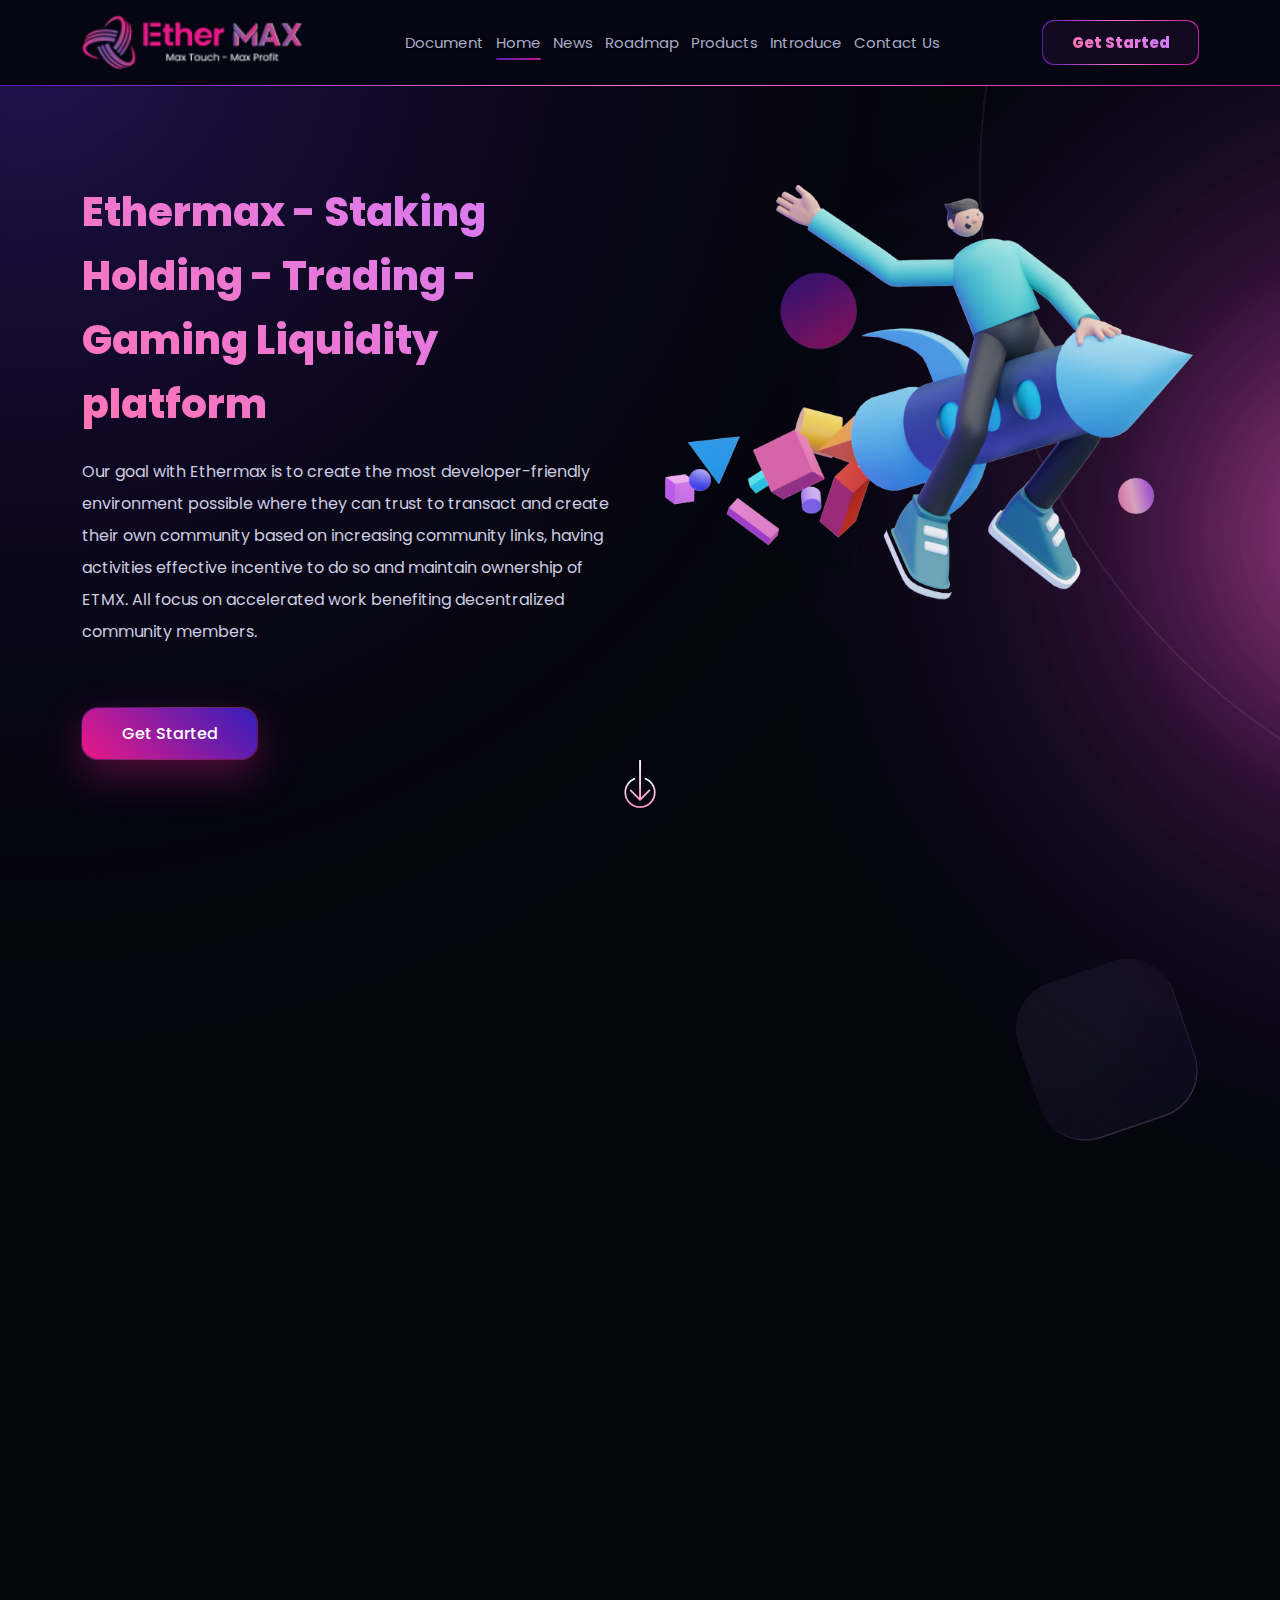
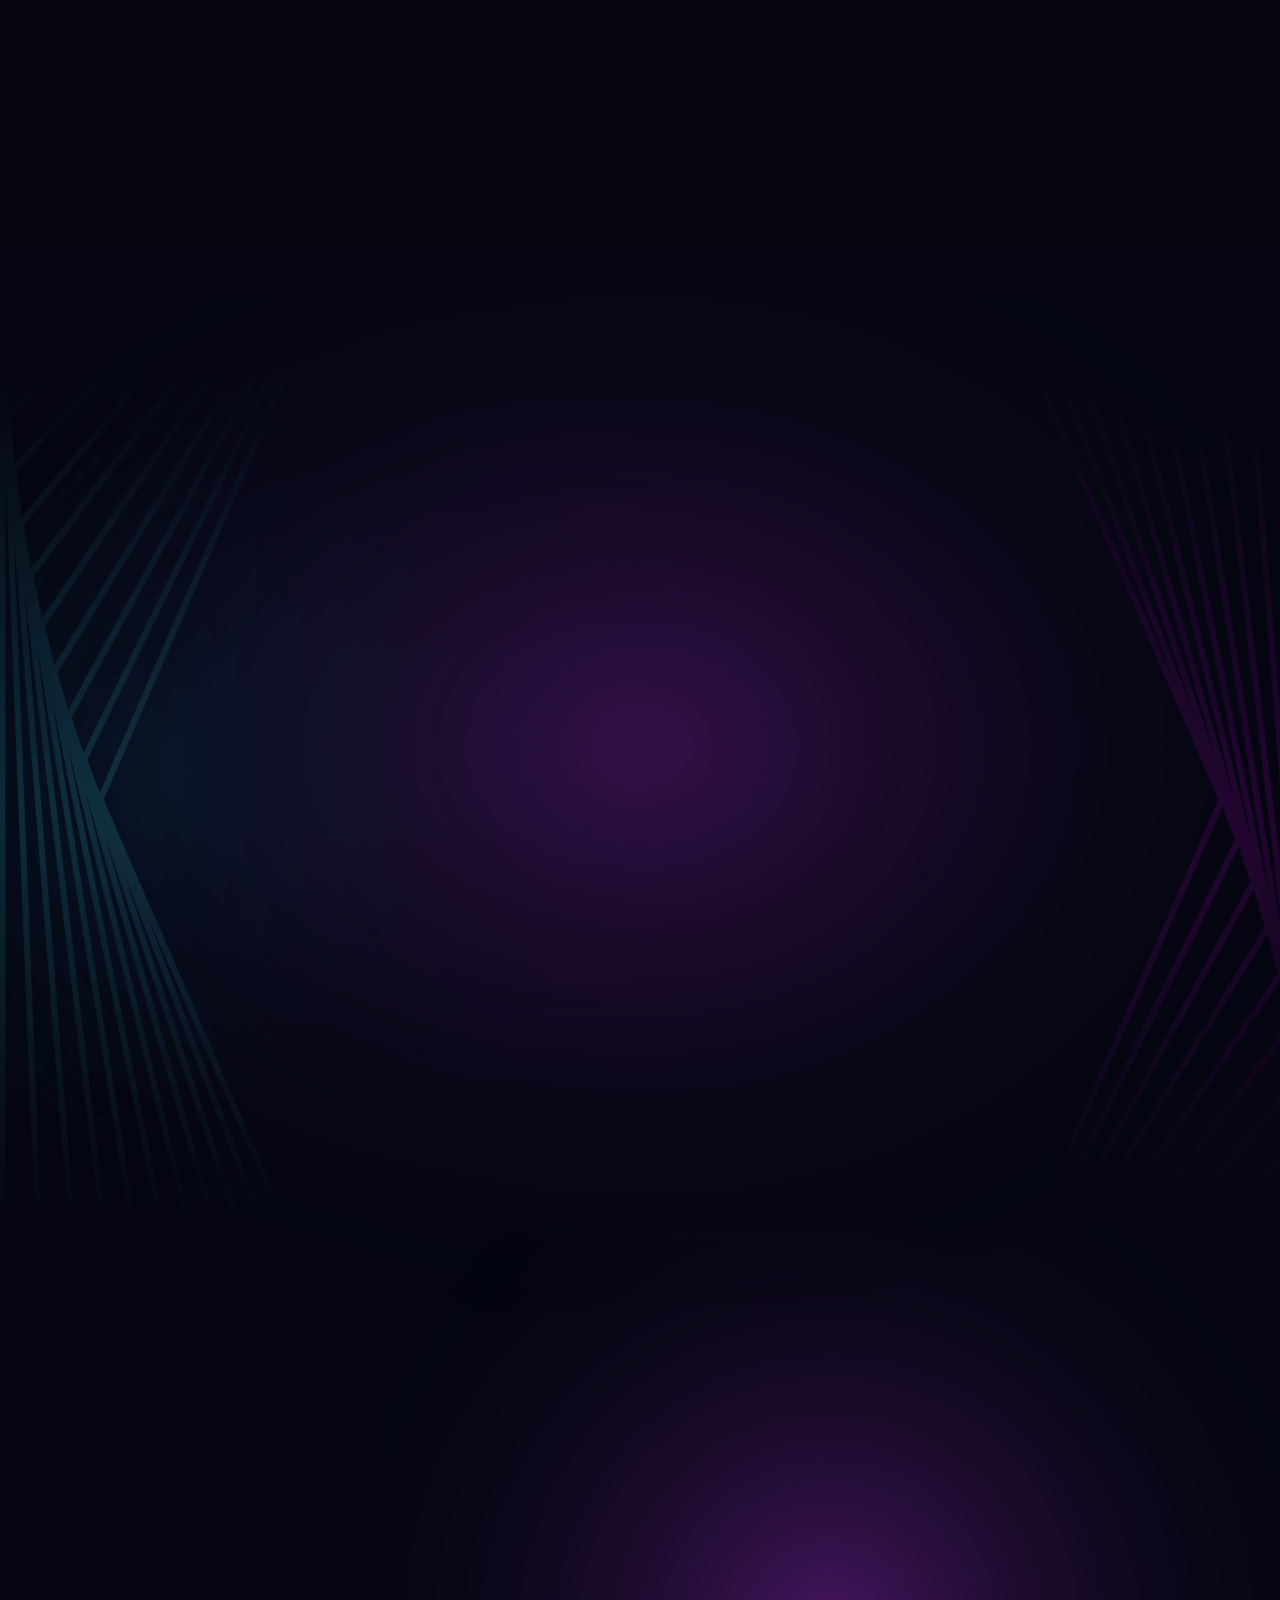
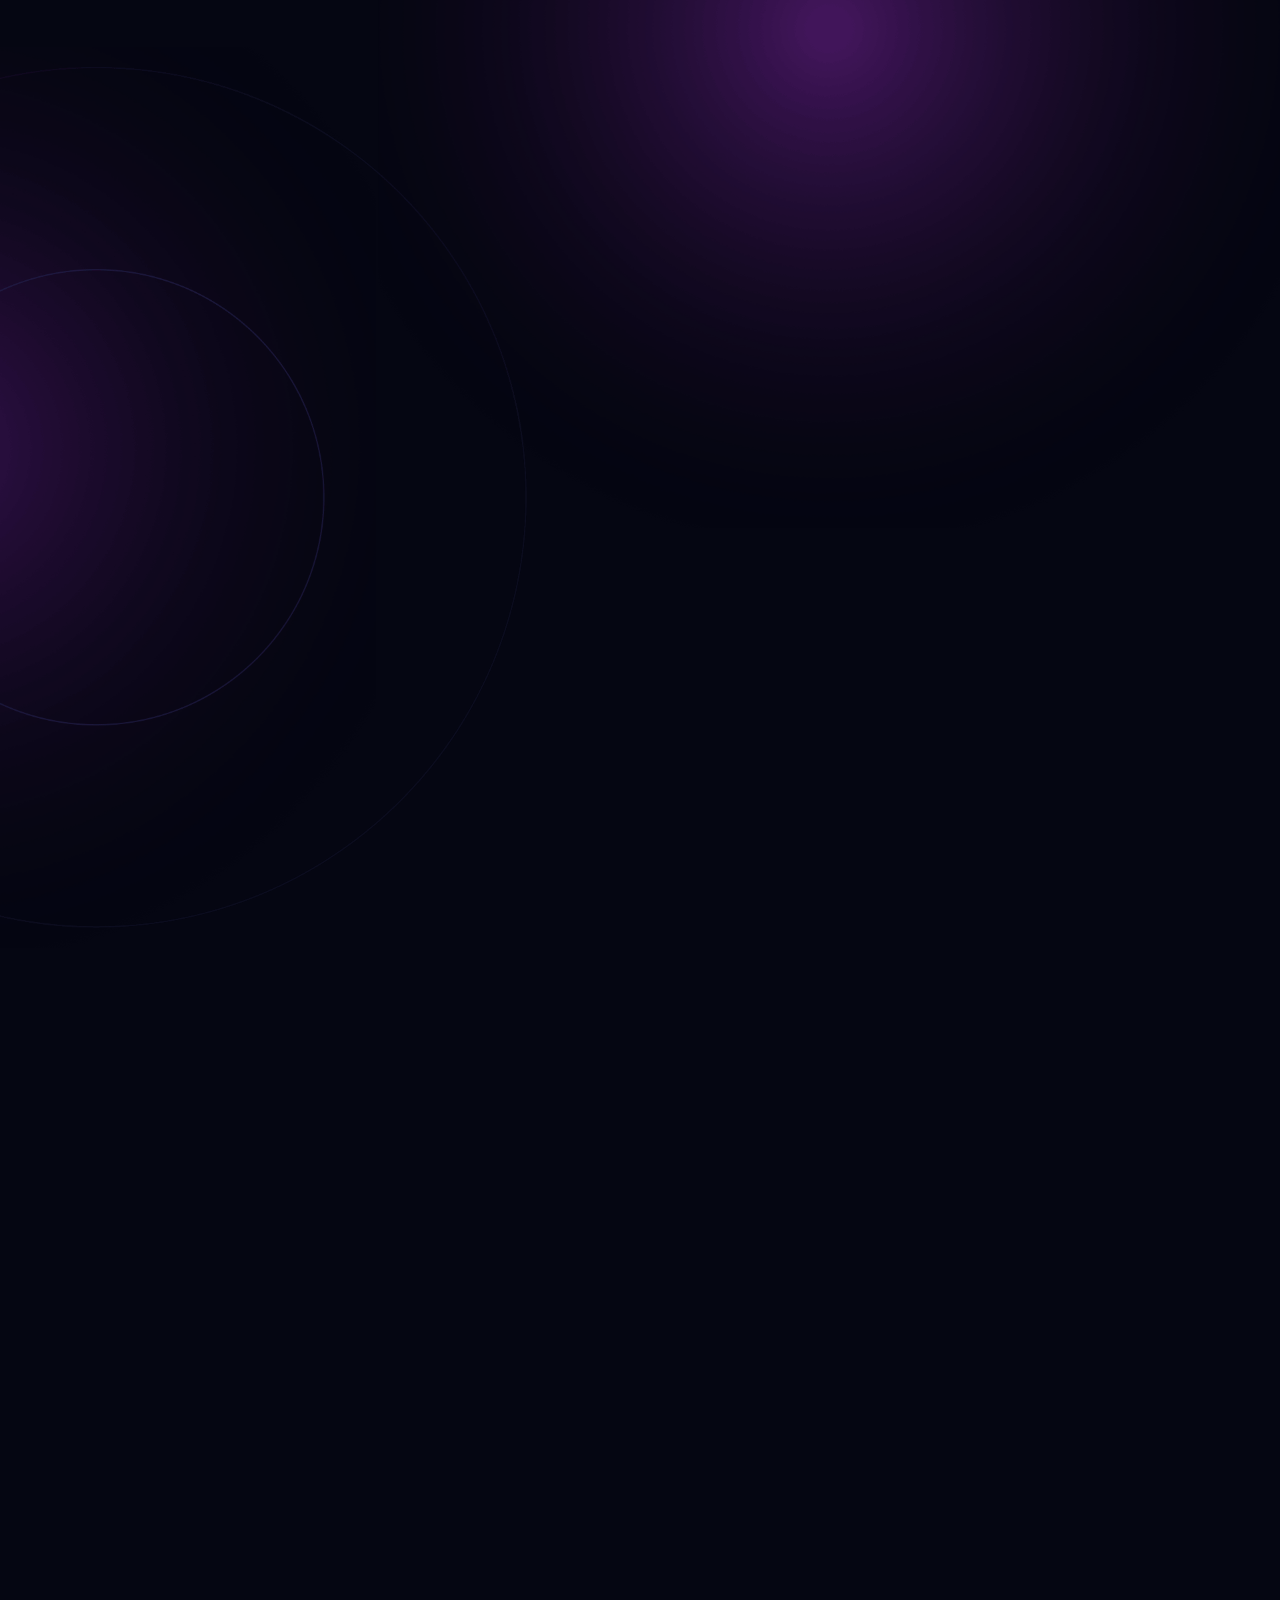
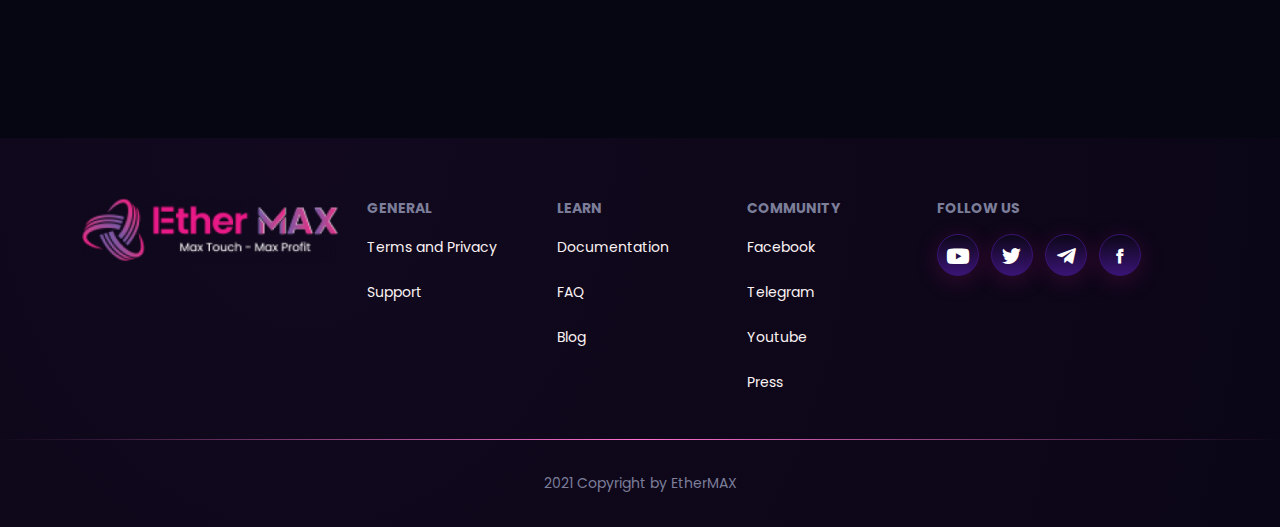
==== commit 35811527: "Up" ====
--- a/index.html
+++ b/index.html
@@ -37,9 +37,9 @@
                         <li class="menu-item current-menu-item current_page_item"><a href="index.html">Home</a></li>
                         <li class="menu-item"><a href="#">News</a></li>
                         <li class="menu-item"><a href="#">Roadmap</a></li>
-                        <li class="menu-item"><a href="#">Products</a></li>
-                        <li class="menu-item"><a href="#">Introduce</a></li>
-                        <li class="menu-item"><a href="#">Contact Us</a></li>
+                        <li class="menu-item"><a href="products.html">Products</a></li>
+                        <li class="menu-item"><a href="about-us.html">Introduce</a></li>
+                        <li class="menu-item"><a href="contact-us.html">Contact Us</a></li>
                     </ul>
                 </nav>
                 <div>
@@ -347,9 +347,9 @@
                 <li class="menu-item current-menu-item current_page_item"><a href="index.html">Home</a></li>
                 <li class="menu-item"><a href="#">News</a></li>
                 <li class="menu-item"><a href="#">Roadmap</a></li>
-                <li class="menu-item"><a href="#">Products</a></li>
-                <li class="menu-item"><a href="#">Introduce</a></li>
-                <li class="menu-item"><a href="#">Contact Us</a></li>
+                <li class="menu-item"><a href="products.html">Products</a></li>
+                <li class="menu-item"><a href="about-us.html">Introduce</a></li>
+                <li class="menu-item"><a href="contact-us.html">Contact Us</a></li>
             </ul>
 
             <div class="nav__mobile__follow text-center">
--- a/assets/css/main.css
+++ b/assets/css/main.css
@@ -1,2 +1,2 @@
-@import url(../fonts/icomoon/style.css);@import url(../libs/bootstrap/css/bootstrap.css);@import url(../libs/wowjs/css/animate.css);@import url(../libs/flickity/flickity.min.css);@import url("https://fonts.googleapis.com/css2?family=Poppins:wght@400;500;700;800&display=swap");.schedule{max-width:100%;padding:0 0;background:#fff}.table-schedule{width:100%;border-collapse:collapse;font-size:16px;color:#5FC4E6;margin-bottom:10px}.table-schedule thead{font-size:13px;color:#fff}.table-schedule thead th{background-color:#BEE274;padding:7px 5px}.table-schedule thead th:first-child{min-width:115px;background-color:#5FC4E6}.table-schedule th,.table-schedule td{text-align:center;vertical-align:middle;min-width:26px;border:0;padding:5px 5px}.table-schedule tbody tr:first-child th,.table-schedule tbody tr:first-child td{padding-top:15px}.table-schedule tbody tr:last-child th,.table-schedule tbody tr:last-child td{padding-bottom:15px}.table-schedule tbody th{color:#666}html,body,div,span,applet,object,iframe,h1,h2,h3,h4,h5,h6,p,blockquote,pre,a,abbr,acronym,address,big,cite,code,del,dfn,em,img,ins,kbd,q,s,samp,small,strike,strong,sub,sup,tt,var,b,u,i,center,dl,dt,dd,ol,ul,li,fieldset,form,label,legend,table,caption,tbody,tfoot,thead,tr,th,td,article,aside,canvas,details,embed,figure,figcaption,footer,header,hgroup,menu,nav,output,ruby,section,summary,time,mark,audio,video{margin:0;padding:0;border:0;font-size:100%;vertical-align:baseline}article,aside,details,figcaption,figure,footer,header,hgroup,menu,nav,section{display:block}body{font-family:'Poppins', sans-serif;background-color:#050612;color:#CBCDE1;font-weight:400;font-size:16px;line-height:normal;position:relative}a,a:hover{color:#4D4D4D;text-decoration:none;transition:all 0.3s}h1,h2,h3,h4,h5,h6{font-weight:700;line-height:normal}ol,ul{list-style:none}blockquote,q{quotes:none}blockquote:before,blockquote:after,q:before,q:after{content:'';content:none}table{border-collapse:collapse;border-spacing:0}img{max-width:100%}a{outline:none}.-color-primary{color:#5FC4E6}ol,ul{list-style:none}.dnfix__thumb{position:relative;height:auto;width:100%;overflow:hidden;display:block;padding-top:68.075%}.dnfix__thumb img{margin:0px auto;position:absolute;width:100%;height:100%;top:0;left:0;object-fit:cover}.dnfix__thumb.-contain img{object-fit:contain}.dnfix__thumb{transition:all 1000ms cubic-bezier(0.215, 0.61, 0.355, 1)}.dnfix__thumb img{transition:all 1000ms cubic-bezier(0.215, 0.61, 0.355, 1)}.text__truncate{overflow:hidden;text-overflow:ellipsis;display:-webkit-box;display:-webkit-inline-box;-webkit-box-orient:vertical;-webkit-line-clamp:1}.text__truncate.-n2{-webkit-line-clamp:2}.text__truncate.-n3{-webkit-line-clamp:3}.text__truncate.-n4{-webkit-line-clamp:4}br.tb{display:none}@media (max-width: 991px){br.pc{display:none}}@media (min-width: 768px) and (max-width: 1199px){br.tb{display:block}}@media (min-width: 992px){br.tbl{display:none}}@media (min-width: 768px){br.mbt{display:none}}@media (min-width: 576px){br.mb{display:none}}.sc__header{position:relative}.sc__header--title{font-weight:bold;font-size:40px;line-height:60px;color:#FFFFFF;margin-bottom:20px}.sc__header--excerpt{max-width:925px;font-size:16px;line-height:36px;color:#CBCDE1;margin:0 auto;margin-bottom:50px}@media (max-width: 991px){.sc__header .sc__header--title{font-size:32px;line-height:1.4}}@media (max-width: 767px){.sc__header .sc__header--title{font-size:24px;line-height:1.5}.sc__header .sc__header--excerpt{font-size:14px}}.btn{position:relative;min-width:175px;font-size:16px;font-weight:500;line-height:normal;color:#fff;text-align:center;border-radius:16px;padding:13px 10px;border:0;box-shadow:0px 15px 40px rgba(212,26,141,0.37);transition:all .5s}.btn:before{content:"";position:absolute;top:0;right:0;bottom:0;left:0;z-index:-1;margin:-1px;border-radius:inherit;background:linear-gradient(120deg, #571DB1, #FF73D3, #B91B95)}.btn:after{content:"";position:absolute;top:0;left:0;bottom:0;width:10%;height:100%;background:linear-gradient(45deg, #571DB1, #E91987);border-radius:16px;opacity:0;transition:all .5s}.btn:hover{color:#fff}.btn:hover:hover:after{opacity:1;width:100%}.btn span{position:relative;z-index:1}.btn--primary{background:linear-gradient(45deg, #E91987, #341EBB)}@media (max-width: 767px){.btn.btn--primary{background:#05050e;box-shadow:none}}@keyframes spin{from{transform:rotate(0deg)}to{transform:rotate(360deg)}}.flickity-prev-next-button{top:auto;bottom:-83px;background:url(../img/arrow.png) no-repeat !important;background-size:contain}.flickity-prev-next-button .flickity-button-icon{display:none}.flickity-prev-next-button.previous{left:calc(50% - var(--w-dots) - 25px)}.flickity-prev-next-button.next{right:calc(50% - var(--w-dots) - 25px);transform:rotate(180deg);transform-origin:24px 13px}@media (max-width: 767px){.flickity-prev-next-button{display:none}}.flickity-page-dots{width:auto;bottom:-45px;left:50%;transform:translateX(-50%)}.flickity-page-dots .dot{width:28px;height:2px;margin:0 3px;border-radius:2px}.flickity-page-dots .dot.is-selected{background:#FFA0CC}@media (min-width: 1400px){.container{max-width:1360px}}.header{padding:30px 0}.header--fix{position:fixed;top:0;left:0;width:100%;z-index:999;transition:all .25s}.header--fix.is-active{padding:15px 0;background-color:#050612}.header--fix.is-active:before{content:"";position:absolute;bottom:-1px;left:0;width:100%;height:1px;background:linear-gradient(to right, #571DB1, #FF73D3, #B91B95)}.header__logo img{max-height:64px}.header__logo a{display:flex}.header__btn{position:relative;display:block;border-radius:16px;background:#130a1f;padding:15px 10px;font-size:16px;font-weight:800;min-width:175px;text-align:center}.header__btn:before{content:"";position:absolute;top:0;right:0;bottom:0;left:0;z-index:-1;margin:-1px;border-radius:inherit;background:linear-gradient(to right, #571DB1, #FF73D3, #B91B95)}.header__btn span{position:relative;z-index:1;background:-webkit-linear-gradient(45deg, #FF74B5, #D07CFF);-webkit-background-clip:text;-webkit-text-fill-color:transparent}.header__btn:after{content:"";position:absolute;top:0;left:0;bottom:0;width:10%;height:100%;background:linear-gradient(45deg, #571DB1, #E91987);border-radius:16px;opacity:0;transition:all .5s}.header__btn:hover{color:#fff}.header__btn:hover:hover:after{opacity:1;width:100%}.header__btn:hover:hover span{-webkit-text-fill-color:#fff}@media (max-width: 1399px){.header .header__btn{border-radius:12px;padding:10px 8px;font-size:15px;min-width:155px}.header .header__btn:after{border-radius:12px}.header__logo img{max-height:55px}}@media (max-width: 991px){.header__logo img{max-height:37px}.header--fix{padding:15px 0;background-color:#050612}.header--fix:before{content:"";position:absolute;bottom:-1px;left:0;width:100%;height:1px;background:linear-gradient(to right, #571DB1, #FF73D3, #B91B95)}}@media (max-width: 767px){.header .header__btn{min-width:130px;font-size:14px;border-radius:10px}.header .header__btn:after{border-radius:10px}}.footer{position:relative;padding:60px 0 0;background:radial-gradient(189.04% 777.74% at 23.72% 0%, rgba(40,19,54,0.4) 0%, transparent 100%),#02020D;overflow:hidden}.footer .footer__top{padding-bottom:15px}.footer .footer__logo{display:block;margin-bottom:20px}.footer .el__header{margin-bottom:15px}.footer .el__header--title{font-weight:bold;font-size:14px;line-height:21px;text-transform:uppercase;color:#7C7E99;margin-bottom:0}.footer .el__list{margin-bottom:30px}.footer .el__list li{margin-bottom:20px}.footer .el__list li a{font-size:14px;line-height:normal;color:#FBF3F3}.footer .el__list li a:hover{text-decoration:underline}@media (max-width: 767px){.footer{padding:40px 0 0}.footer .footer__top{padding:0px 30px 15px}.footer .footer__logo img{max-height:44px}}.copyright{position:relative;font-size:14px;line-height:48px;color:#7C7E99;padding:20px 0}.copyright:before{content:'';position:absolute;top:0;left:0;display:block;width:100%;height:1px;background:#8063ac;background:linear-gradient(50deg, rgba(128,99,172,0) 0%, #ff73d3 50%, rgba(185,27,149,0) 100%)}@media (max-width: 767px){.copyright{margin-top:15px;padding:1px 0}}.social__box{display:flex;align-items:center;flex-wrap:wrap}.social__box li{position:relative;margin-bottom:15px;margin-right:12px;text-align:center;line-height:45px;border-radius:50%;background:linear-gradient(180deg, rgba(186,27,150,0) 0%, rgba(88,29,178,0.6) 100%);background-size:contain;box-shadow:0px 5px 25px rgba(212,26,141,0.2);border:1px solid #391472;transition:all .5s}.social__box li:hover{transform:translateY(-5px)}.social__box a{display:block;width:40px;height:40px;color:#fff}@media (max-width: 991px){.social__box{justify-content:center}}.header:not(.is-sticky) .main__nav .dn__menu>li>a{text-shadow:0 0 5px #000000}.main__nav{position:relative;z-index:9;font-size:16px;line-height:24px}.main__nav:after{content:"";display:table;clear:both}.main__nav .sc__wrap{position:relative;z-index:9999;width:100%}.main__nav ul{list-style:none;padding:0;margin:0}.main__nav.-subpage .dn__menu>li{padding:0px 3px}.main__nav a{color:#A7ABC8}.main__nav .dn__menu{padding:0px 0;-webkit-transition:padding .5s;-o-transition:padding .5s;transition:padding .5s;background:none;max-height:46px}.main__nav .dn__menu:after{content:"";display:table;clear:both}.main__nav .dn__menu>li{position:relative;display:inline-block;padding:0 15px}.main__nav .dn__menu>li a::before{content:"";position:absolute;bottom:0;left:0;right:0;display:block;width:0;height:2px;-webkit-transition:all .3s;-o-transition:all .3s;transition:all .3s;margin:auto;background:#fff}.main__nav .dn__menu>li.menu-item-has-children>a:after{content:"\e906";font-family:'icomoon';font-size:8px;margin-left:5px;position:relative;top:-2px}.main__nav .dn__menu>li>a{position:relative;padding:5px 0;display:block}.main__nav .dn__menu>li>a:before{content:"";position:absolute;bottom:0;left:0;right:0;display:block;width:0;height:2px;-webkit-transition:all .3s;-o-transition:all .3s;transition:all .3s;margin:auto;background:#571db1;background:linear-gradient(90deg, #571db1 0%, #a51b9b 75%, #b91b95 100%);border-radius:5px}.main__nav .dn__menu>li:hover a:before,.main__nav .dn__menu>li.active a:before,.main__nav .dn__menu .current_page_parent a:before,.main__nav .dn__menu .current-menu-parent a:before,.main__nav .dn__menu .current-menu-item>a:before{width:100%}.main__nav .dn__menu .menu-item-has-children:hover a:before{display:none}.main__nav .dn__menu li:hover>.sub-menu{display:block;opacity:1;visibility:visible}.main__nav .dn__menu .sub-menu{width:205px;position:absolute;background:#5FC4E6;opacity:0;visibility:hidden;transition:all 300ms linear;-o-transition:all 300ms linear;-ms-transition:all 300ms linear;-moz-transition:all 300ms linear;-webkit-transition:all 300ms linear;left:0px;top:100%;z-index:99;text-align:left}.main__nav .dn__menu .sub-menu li{line-height:20px;padding:8px 15px;border-bottom:1px solid rgba(255,255,255,0.1);position:relative}.main__nav .dn__menu .sub-menu li:hover{background-color:rgba(0,0,0,0.2)}.main__nav .dn__menu .sub-menu li:hover>a{color:#fff}.main__nav .dn__menu .sub-menu li a{color:#ffffff}.main__nav .dn__menu .sub-menu .sub-menu{top:0;left:100%}@media (max-width: 1399px){.main__nav .dn__menu>li{padding:0 10px}}@media (max-width: 1299px){.main__nav .dn__menu>li{padding:0 4px}.main__nav .dn__menu>li>a{font-size:16px}}@media (max-width: 1199px){.main__nav .main__nav .dn__menu>li>a{font-size:15px}}@media (max-width: 991px){.main__nav{background-color:#ECF9FA;overflow:auto;white-space:nowrap;margin-left:auto}.main__nav .dn__menu>li{padding:0 15px}}.modal-open{overflow:hidden}.nav__mobile{display:block;position:fixed;top:0;height:100%;left:-414px;width:414px;opacity:0;background:#050612;-webkit-transition:all .25s;-moz-transition:all .25s;-ms-transition:all .25s;-o-transition:all .25s;transition:all .25s;z-index:999;font-size:16px;font-weight:400;pointer-events:none;overflow:auto}.nav__mobile:before{content:'';position:absolute;top:0;left:0;width:100%;height:100%;background:radial-gradient(92.06% 95.01% at -10.39% -7.67%, #3C1D87 0%, rgba(4,4,7,0) 100%);opacity:0.7;pointer-events:none}.nav__mobile:after{content:'';position:absolute;top:0;left:0;width:50%;height:100%;background:url(../img/menu-bg.png) no-repeat;background-size:contain;pointer-events:none}.nav__mobile--close{position:relative;top:2px}.nav__mobile__header{display:flex;align-items:center;margin-bottom:50px}.nav__mobile__header>img{max-height:37px}.nav__mobile__content{position:relative;overflow-y:auto;padding:24px}.nav__mobile.active{left:0;opacity:1;pointer-events:auto}.nav__mobile .nav__mobile--ul{list-style:none;padding:5px 0;margin:0 0 20px}.nav__mobile .nav__mobile--ul li{position:relative;margin-bottom:20px;background:#0C091F;border:1px solid #282044;border-radius:12px;padding:16px 0}.nav__mobile .nav__mobile--ul li:before{content:'';position:absolute;top:50%;right:20px;transform:translateY(-50%);width:16px;height:16px;background:url(../img/arrow-right-1.png) no-repeat;background-size:contain;pointer-events:none}.nav__mobile .nav__mobile--ul li a{color:#A7ABC8;padding:0px 50px 0 24px;display:block}.nav__mobile .nav__mobile--ul li a:hover{color:#5FC4E6}.nav__mobile .nav__mobile--ul li.active,.nav__mobile .nav__mobile--ul li.current-menu-item,.nav__mobile .nav__mobile--ul li.current_page_item,.nav__mobile .nav__mobile--ul li:hover{background:linear-gradient(90deg, #E91987 1.99%, #341EBB 100%);box-shadow:0px 15px 20px rgba(212,26,141,0.2);border-radius:12px}.nav__mobile .nav__mobile--ul li.active>a,.nav__mobile .nav__mobile--ul li.current-menu-item>a,.nav__mobile .nav__mobile--ul li.current_page_item>a,.nav__mobile .nav__mobile--ul li:hover>a{color:#fff}.nav__mobile .nav__mobile--ul li.active:before,.nav__mobile .nav__mobile--ul li.current-menu-item:before,.nav__mobile .nav__mobile--ul li.current_page_item:before,.nav__mobile .nav__mobile--ul li:hover:before{background:url(../img/arrow-right-1-active.png) no-repeat}.nav__mobile .nav__mobile__follow{font-weight:bold;font-size:14px;line-height:21px;text-transform:uppercase;color:#7C7E99}@media (max-width: 575px){.nav__mobile{width:100%}}.menu-mb__btn{display:block;height:22px}.home-banner{position:relative;padding:225px 0 120px;background:url(../img/home-banner-bg.png) no-repeat}.home-banner .el__item--title{font-size:46px;line-height:1.7;font-weight:800;background:-webkit-linear-gradient(45deg, #FF74B5, #D07CFF);-webkit-background-clip:text;-webkit-text-fill-color:transparent;margin-bottom:20px}.home-banner .el__item--excerpt{max-width:600px;font-size:16px;line-height:2;color:#CBCDE1;margin-bottom:60px}.home-banner .el__item--thumb{position:relative;width:114%;top:-10%;left:-10%;margin:auto}.home-banner .el__box{position:relative;padding:150px 0 0}.home-banner .el__box:before{content:'';background:url(../img/rectangle-18.png) no-repeat;background-size:contain;width:183px;height:183px;position:absolute;right:-100px;animation-name:spin;animation-duration:40000ms;animation-iteration-count:infinite;animation-timing-function:linear}.home-banner .el__box .sc__header--excerpt{margin-bottom:70px}.home-banner .el__box__slider:not(.flickity-enabled) .item__wrap+.item__wrap{display:none}.home-banner .el__box__slider .flickity-prev-next-button{border-radius:0}.home-banner .el__box__slider .item__wrap{position:relative;padding:0 15px 0 !important}.home-banner .el__box .dnfix__thumb{padding-top:135%}.home-banner .next-page{display:block;width:48px;height:49px;background:url(../img/scroll.png) no-repeat;margin:auto;-webkit-animation-name:Mousex;-webkit-animation-duration:1.5s;-webkit-animation-iteration-count:infinite;-webkit-animation-timing-function:ease-in-out}@-webkit-keyframes Mousex{from{-webkit-transform:translate(0, 0px)}65%{-webkit-transform:translate(0, 15px)}to{-webkit-transform:translate(0, 0px)}}@-moz-keyframes Mouse{from{-moz-transform:translate(0, 0px)}65%{-moz-transform:translate(0, 15px)}to{-moz-transform:translate(0, 0px)}}@media (max-width: 1399px){.home-banner{padding:180px 0 120px}.home-banner .el__box:before{right:0}.home-banner .el__item--thumb{width:100%;top:0%;left:0}.home-banner .el__item--title{font-size:40px;line-height:1.6}}@media (max-width: 991px){.home-banner{padding:140px 0 50px}.home-banner .el__box__slider .item__wrap{padding:0 8px 0 !important}.home-banner .el__item--thumb{max-width:60%;margin-bottom:25px}.home-banner .next-page{display:none}}@media (max-width: 767px){.home-banner .el__item--thumb{max-width:90%}.home-banner .item__wrap{width:242px}.home-banner .el__item--excerpt{margin-bottom:30px}.home-banner .el__box{padding:90px 0 0}.home-banner .el__box:before{display:none}.home-banner .el__item--title{font-size:32px}}.home-roadmap{position:relative;padding:110px 0 100px;background:url(../img/roadmaps-bg.png) no-repeat;background-size:100% 100%}.home-roadmap .sc__header{margin-bottom:60px}.home-roadmap .el__thumb{max-width:70%;margin:auto}@media (max-width: 991px){.home-roadmap{padding:80px 0 40px}}@media (max-width: 767px){.home-roadmap{padding:70px 0 40px;background:url(../img/roadmap-radial.png) no-repeat}.home-roadmap .el__thumb{max-width:100%}.home-roadmap .el__wrap{background:url(../img/roadmaps-bg-mb.png) no-repeat;background-size:100% 100%}}.home-wrap2{position:relative}.home-wrap2:before{content:'';position:absolute;top:-80px;left:0;width:100%;height:100%;background:url(../img/Group-10.png) no-repeat;background-size:100% 100%}@media (max-width: 991px){.home-wrap2{overflow:hidden}.home-wrap2:before{top:-10px;background-size:contain}}@media (max-width: 767px){.home-wrap2:before{display:none}}.home-ecosystem{position:relative;padding:80px 0 45px}.home-ecosystem .el__box{max-width:1200px;margin:170px auto 0}.home-ecosystem .el__item--thumb{margin-bottom:var(--bs-gutter-x)}@media (max-width: 991px){.home-ecosystem .el__box{margin:100px auto 0}}@media (max-width: 767px){.home-ecosystem{background:url(../img/ecosystem-radial-mb.png) no-repeat;background-position:center;padding:45px 0 45px}.home-ecosystem .sc__header .sc__header--excerpt{margin-bottom:0}.home-ecosystem .el__box{margin:80px auto 0}.home-ecosystem .el__thumb{margin-bottom:40px}}.home-feedback{position:relative;padding:100px 0 200px}.home-feedback .sc__header{margin-bottom:60px}.home-feedback__slider{margin:0 -15px}.home-feedback__slider:not(.flickity-enabled) .item__wrap+.item__wrap{display:none}.home-feedback__slider .flickity-prev-next-button{border-radius:0}.home-feedback__slider .item__wrap{position:relative;padding:0 15px 0 !important}.home-feedback .slider__item{position:relative;padding:145px 70px 45px;border-radius:48px;text-align:center;background:radial-gradient(111.91% 111.91% at 94.46% -11.91%, rgba(111,27,106,0.4) 0%, transparent 100%),linear-gradient(180deg, #141428 0%, #0C0C24 100%)}.home-feedback .slider__item:before{content:'';position:absolute;top:40px;left:40px;background:url(../img/frame.png) no-repeat;background-size:contain;width:69px;height:60px;display:block}.home-feedback .slider__item--thumb{position:relative;border-radius:50%;width:82px;height:82px;margin:0 auto 20px}.home-feedback .slider__item--thumb:before{content:"";position:absolute;top:0;right:0;bottom:0;left:0;margin:-1px;border-radius:inherit;background:linear-gradient(to right, #571DB1, #FF73D3, #B91B95);animation-name:spin;animation-duration:3000ms;animation-iteration-count:infinite;animation-timing-function:linear}.home-feedback .slider__item--thumb .-wrap{background:#1a102d;padding:10px;z-index:1;position:relative;border-radius:50%}.home-feedback .slider__item--thumb .dnfix__thumb{padding-top:100%;z-index:1;box-shadow:0px 15px 40px rgba(212,26,141,0.37);border-radius:50%}.home-feedback .slider__item--title{font-weight:bold;font-size:20px;line-height:30px;color:#FFFFFF;margin-bottom:8px}.home-feedback .slider__item--sub{font-size:14px;line-height:21px;color:#7C7E99}.home-feedback .slider__item--excerpt{font-weight:500;font-size:18px;line-height:36px;margin-bottom:60px;min-height:216px;overflow:hidden}@media (max-width: 1199px){.home-feedback .slider__item{padding:80px 25px 45px}.home-feedback .slider__item:before{top:25px;left:30px;width:47px;height:41px}.home-feedback .slider__item--excerpt{font-size:16px;line-height:1.7;margin-bottom:35px}.home-feedback .slider__item--excerpt{min-height:135px}}@media (max-width: 991px){.home-feedback{padding:50px 0 165px}.home-feedback .container{max-width:100%;padding:0}.home-feedback .home-feedback__slider{margin:0 -8px}.home-feedback .item__wrap{width:300px;padding:0 8px 0 !important}}@media (max-width: 767px){.home-feedback{padding:30px 0 165px}.home-feedback .sc__header{margin-bottom:30px}.home-feedback .home-feedback__slider .flickity-prev-next-button{display:none}}
+@import url(../fonts/icomoon/style.css);@import url(../libs/bootstrap/css/bootstrap.css);@import url(../libs/wowjs/css/animate.css);@import url(../libs/flickity/flickity.min.css);@import url("https://fonts.googleapis.com/css2?family=Poppins:wght@400;500;700;800&display=swap");.schedule{max-width:100%;padding:0 0;background:#fff}.table-schedule{width:100%;border-collapse:collapse;font-size:16px;color:#5FC4E6;margin-bottom:10px}.table-schedule thead{font-size:13px;color:#fff}.table-schedule thead th{background-color:#BEE274;padding:7px 5px}.table-schedule thead th:first-child{min-width:115px;background-color:#5FC4E6}.table-schedule th,.table-schedule td{text-align:center;vertical-align:middle;min-width:26px;border:0;padding:5px 5px}.table-schedule tbody tr:first-child th,.table-schedule tbody tr:first-child td{padding-top:15px}.table-schedule tbody tr:last-child th,.table-schedule tbody tr:last-child td{padding-bottom:15px}.table-schedule tbody th{color:#666}html,body,div,span,applet,object,iframe,h1,h2,h3,h4,h5,h6,p,blockquote,pre,a,abbr,acronym,address,big,cite,code,del,dfn,em,img,ins,kbd,q,s,samp,small,strike,strong,sub,sup,tt,var,b,u,i,center,dl,dt,dd,ol,ul,li,fieldset,form,label,legend,table,caption,tbody,tfoot,thead,tr,th,td,article,aside,canvas,details,embed,figure,figcaption,footer,header,hgroup,menu,nav,output,ruby,section,summary,time,mark,audio,video{margin:0;padding:0;border:0;font-size:100%;vertical-align:baseline}article,aside,details,figcaption,figure,footer,header,hgroup,menu,nav,section{display:block}body{font-family:'Poppins', sans-serif;background-color:#050612;color:#CBCDE1;font-weight:400;font-size:16px;line-height:normal;position:relative}a,a:hover{color:#4D4D4D;text-decoration:none;transition:all 0.3s}h1,h2,h3,h4,h5,h6{font-weight:700;line-height:normal}ol,ul{list-style:none}blockquote,q{quotes:none}blockquote:before,blockquote:after,q:before,q:after{content:'';content:none}table{border-collapse:collapse;border-spacing:0}img{max-width:100%}a{outline:none}.-color-primary{color:#5FC4E6}ol,ul{list-style:none}.videoWrapper{position:relative;padding-bottom:56.25%;padding-top:25px;height:0}.videoWrapper iframe,.videoWrapper object,.videoWrapper embed{position:absolute;top:0;left:0;width:100%;height:100%}.dnfix__thumb{position:relative;height:auto;width:100%;overflow:hidden;display:block;padding-top:68.075%}.dnfix__thumb img{margin:0px auto;position:absolute;width:100%;height:100%;top:0;left:0;object-fit:cover}.dnfix__thumb.-contain img{object-fit:contain}.dnfix__thumb{transition:all 1000ms cubic-bezier(0.215, 0.61, 0.355, 1)}.dnfix__thumb img{transition:all 1000ms cubic-bezier(0.215, 0.61, 0.355, 1)}.text__truncate{overflow:hidden;text-overflow:ellipsis;display:-webkit-box;display:-webkit-inline-box;-webkit-box-orient:vertical;-webkit-line-clamp:1}.text__truncate.-n2{-webkit-line-clamp:2}.text__truncate.-n3{-webkit-line-clamp:3}.text__truncate.-n4{-webkit-line-clamp:4}br.tb{display:none}@media (max-width: 991px){br.pc{display:none}}@media (min-width: 768px) and (max-width: 1199px){br.tb{display:block}}@media (min-width: 992px){br.tbl{display:none}}@media (min-width: 768px){br.mbt{display:none}}@media (min-width: 576px){br.mb{display:none}}.sc__header{position:relative}.sc__header--title{font-weight:bold;font-size:40px;line-height:60px;color:#FFFFFF;margin-bottom:20px}.sc__header--excerpt{max-width:925px;font-size:16px;line-height:36px;color:#CBCDE1;margin:0 auto;margin-bottom:50px}@media (max-width: 991px){.sc__header .sc__header--title{font-size:32px;line-height:1.4}}@media (max-width: 767px){.sc__header .sc__header--title{font-size:24px;line-height:1.5}.sc__header .sc__header--excerpt{font-size:14px}}.btn{position:relative;min-width:175px;font-size:16px;font-weight:500;line-height:normal;color:#fff;text-align:center;border-radius:16px;padding:13px 10px;border:0;box-shadow:0px 15px 40px rgba(212,26,141,0.37);transition:all .5s}.btn:before{content:"";position:absolute;top:0;right:0;bottom:0;left:0;z-index:-1;margin:-1px;border-radius:inherit;background:linear-gradient(120deg, #571DB1, #FF73D3, #B91B95)}.btn:after{content:"";position:absolute;top:0;left:0;bottom:0;width:10%;height:100%;background:linear-gradient(45deg, #571DB1, #E91987);border-radius:16px;opacity:0;transition:all .5s}.btn:hover{color:#fff}.btn:hover:hover:after{opacity:1;width:100%}.btn span{position:relative;z-index:1}.btn--primary{background:linear-gradient(45deg, #E91987, #341EBB)}@media (max-width: 767px){.btn.btn--primary{background:#05050e;box-shadow:none}}@keyframes spin{from{transform:rotate(0deg)}to{transform:rotate(360deg)}}.flickity-prev-next-button{top:auto;bottom:-83px;background:url(../img/arrow.png) no-repeat !important;background-size:contain}.flickity-prev-next-button .flickity-button-icon{display:none}.flickity-prev-next-button.previous{left:calc(50% - var(--w-dots) - 25px)}.flickity-prev-next-button.next{right:calc(50% - var(--w-dots) - 25px);transform:rotate(180deg);transform-origin:24px 13px}@media (max-width: 767px){.flickity-prev-next-button{display:none}}.flickity-page-dots{width:auto;bottom:-45px;left:50%;transform:translateX(-50%)}.flickity-page-dots .dot{width:28px;height:2px;margin:0 3px;border-radius:2px}.flickity-page-dots .dot.is-selected{background:#FFA0CC}@media (min-width: 1400px){.container{max-width:1360px}}.header{padding:30px 0}.header--fix{position:fixed;top:0;left:0;width:100%;z-index:999;transition:all .25s}.header--fix.is-active{padding:15px 0;background-color:#050612}.header--fix.is-active:before{content:"";position:absolute;bottom:-1px;left:0;width:100%;height:1px;background:linear-gradient(to right, #571DB1, #FF73D3, #B91B95)}.header__logo img{max-height:64px}.header__logo a{display:flex}.header__btn{position:relative;display:block;border-radius:16px;background:#130a1f;padding:15px 10px;font-size:16px;font-weight:800;min-width:175px;text-align:center}.header__btn:before{content:"";position:absolute;top:0;right:0;bottom:0;left:0;z-index:-1;margin:-1px;border-radius:inherit;background:linear-gradient(to right, #571DB1, #FF73D3, #B91B95)}.header__btn span{position:relative;z-index:1;background:-webkit-linear-gradient(45deg, #FF74B5, #D07CFF);-webkit-background-clip:text;-webkit-text-fill-color:transparent}.header__btn:after{content:"";position:absolute;top:0;left:0;bottom:0;width:10%;height:100%;background:linear-gradient(45deg, #571DB1, #E91987);border-radius:16px;opacity:0;transition:all .5s}.header__btn:hover{color:#fff}.header__btn:hover:hover:after{opacity:1;width:100%}.header__btn:hover:hover span{-webkit-text-fill-color:#fff}@media (max-width: 1399px){.header .header__btn{border-radius:12px;padding:10px 8px;font-size:15px;min-width:155px}.header .header__btn:after{border-radius:12px}.header__logo img{max-height:55px}}@media (max-width: 991px){.header__logo img{max-height:37px}.header--fix{padding:15px 0;background-color:#050612}.header--fix:before{content:"";position:absolute;bottom:-1px;left:0;width:100%;height:1px;background:linear-gradient(to right, #571DB1, #FF73D3, #B91B95)}}@media (max-width: 767px){.header .header__btn{min-width:130px;font-size:14px;border-radius:10px}.header .header__btn:after{border-radius:10px}}.footer{position:relative;padding:60px 0 0;background:radial-gradient(189.04% 777.74% at 23.72% 0%, rgba(40,19,54,0.4) 0%, transparent 100%),#02020D;overflow:hidden}.footer .footer__top{padding-bottom:15px}.footer .footer__logo{display:block;margin-bottom:20px}.footer .el__header{margin-bottom:15px}.footer .el__header--title{font-weight:bold;font-size:14px;line-height:21px;text-transform:uppercase;color:#7C7E99;margin-bottom:0}.footer .el__list{margin-bottom:30px}.footer .el__list li{margin-bottom:20px}.footer .el__list li a{font-size:14px;line-height:normal;color:#FBF3F3}.footer .el__list li a:hover{text-decoration:underline}@media (max-width: 767px){.footer{padding:40px 0 0}.footer .footer__top{padding:0px 30px 15px}.footer .footer__logo img{max-height:44px}}.copyright{position:relative;font-size:14px;line-height:48px;color:#7C7E99;padding:20px 0}.copyright:before{content:'';position:absolute;top:0;left:0;display:block;width:100%;height:1px;background:#8063ac;background:linear-gradient(50deg, rgba(128,99,172,0) 0%, #ff73d3 50%, rgba(185,27,149,0) 100%)}@media (max-width: 767px){.copyright{margin-top:15px;padding:1px 0}}.social__box{display:flex;align-items:center;flex-wrap:wrap}.social__box li{position:relative;margin-bottom:15px;margin-right:12px;text-align:center;line-height:45px;border-radius:50%;background:linear-gradient(180deg, rgba(186,27,150,0) 0%, rgba(88,29,178,0.6) 100%);background-size:contain;box-shadow:0px 5px 25px rgba(212,26,141,0.2);border:1px solid #391472;transition:all .5s}.social__box li:hover{transform:translateY(-5px)}.social__box a{display:block;width:40px;height:40px;color:#fff}@media (max-width: 991px){.social__box{justify-content:center}}.header:not(.is-sticky) .main__nav .dn__menu>li>a{text-shadow:0 0 5px #000000}.main__nav{position:relative;z-index:9;font-size:16px;line-height:24px}.main__nav:after{content:"";display:table;clear:both}.main__nav .sc__wrap{position:relative;z-index:9999;width:100%}.main__nav ul{list-style:none;padding:0;margin:0}.main__nav.-subpage .dn__menu>li{padding:0px 3px}.main__nav a{color:#A7ABC8}.main__nav .dn__menu{padding:0px 0;-webkit-transition:padding .5s;-o-transition:padding .5s;transition:padding .5s;background:none;max-height:46px}.main__nav .dn__menu:after{content:"";display:table;clear:both}.main__nav .dn__menu>li{position:relative;display:inline-block;padding:0 15px}.main__nav .dn__menu>li a::before{content:"";position:absolute;bottom:0;left:0;right:0;display:block;width:0;height:2px;-webkit-transition:all .3s;-o-transition:all .3s;transition:all .3s;margin:auto;background:#fff}.main__nav .dn__menu>li.menu-item-has-children>a:after{content:"\e906";font-family:'icomoon';font-size:8px;margin-left:5px;position:relative;top:-2px}.main__nav .dn__menu>li>a{position:relative;padding:5px 0;display:block}.main__nav .dn__menu>li>a:before{content:"";position:absolute;bottom:0;left:0;right:0;display:block;width:0;height:2px;-webkit-transition:all .3s;-o-transition:all .3s;transition:all .3s;margin:auto;background:#571db1;background:linear-gradient(90deg, #571db1 0%, #a51b9b 75%, #b91b95 100%);border-radius:5px}.main__nav .dn__menu>li:hover a:before,.main__nav .dn__menu>li.active a:before,.main__nav .dn__menu .current_page_parent a:before,.main__nav .dn__menu .current-menu-parent a:before,.main__nav .dn__menu .current-menu-item>a:before{width:100%}.main__nav .dn__menu .menu-item-has-children:hover a:before{display:none}.main__nav .dn__menu li:hover>.sub-menu{display:block;opacity:1;visibility:visible}.main__nav .dn__menu .sub-menu{width:205px;position:absolute;background:#5FC4E6;opacity:0;visibility:hidden;transition:all 300ms linear;-o-transition:all 300ms linear;-ms-transition:all 300ms linear;-moz-transition:all 300ms linear;-webkit-transition:all 300ms linear;left:0px;top:100%;z-index:99;text-align:left}.main__nav .dn__menu .sub-menu li{line-height:20px;padding:8px 15px;border-bottom:1px solid rgba(255,255,255,0.1);position:relative}.main__nav .dn__menu .sub-menu li:hover{background-color:rgba(0,0,0,0.2)}.main__nav .dn__menu .sub-menu li:hover>a{color:#fff}.main__nav .dn__menu .sub-menu li a{color:#ffffff}.main__nav .dn__menu .sub-menu .sub-menu{top:0;left:100%}@media (max-width: 1399px){.main__nav .dn__menu>li{padding:0 10px}}@media (max-width: 1299px){.main__nav .dn__menu>li{padding:0 4px}.main__nav .dn__menu>li>a{font-size:15px}}@media (max-width: 1199px){.main__nav .main__nav .dn__menu>li>a{font-size:15px}}@media (max-width: 991px){.main__nav{background-color:#ECF9FA;overflow:auto;white-space:nowrap;margin-left:auto}.main__nav .dn__menu>li{padding:0 15px}}.modal-open{overflow:hidden}.nav__mobile{display:block;position:fixed;top:0;height:100%;left:-414px;width:414px;opacity:0;background:#050612;-webkit-transition:all .25s;-moz-transition:all .25s;-ms-transition:all .25s;-o-transition:all .25s;transition:all .25s;z-index:999;font-size:16px;font-weight:400;pointer-events:none;overflow:auto}.nav__mobile:before{content:'';position:absolute;top:0;left:0;width:100%;height:100%;background:radial-gradient(92.06% 95.01% at -10.39% -7.67%, #3C1D87 0%, rgba(4,4,7,0) 100%);opacity:0.7;pointer-events:none}.nav__mobile:after{content:'';position:absolute;top:0;left:0;width:50%;height:100%;background:url(../img/menu-bg.png) no-repeat;background-size:contain;pointer-events:none}.nav__mobile--close{position:relative;top:2px}.nav__mobile__header{display:flex;align-items:center;margin-bottom:50px}.nav__mobile__header>img{max-height:37px}.nav__mobile__content{position:relative;overflow-y:auto;padding:24px}.nav__mobile.active{left:0;opacity:1;pointer-events:auto}.nav__mobile .nav__mobile--ul{list-style:none;padding:5px 0;margin:0 0 20px}.nav__mobile .nav__mobile--ul li{position:relative;margin-bottom:20px;background:#0C091F;border:1px solid #282044;border-radius:12px;padding:16px 0}.nav__mobile .nav__mobile--ul li:before{content:'';position:absolute;top:50%;right:20px;transform:translateY(-50%);width:16px;height:16px;background:url(../img/arrow-right-1.png) no-repeat;background-size:contain;pointer-events:none}.nav__mobile .nav__mobile--ul li a{color:#A7ABC8;padding:0px 50px 0 24px;display:block}.nav__mobile .nav__mobile--ul li a:hover{color:#5FC4E6}.nav__mobile .nav__mobile--ul li.active,.nav__mobile .nav__mobile--ul li.current-menu-item,.nav__mobile .nav__mobile--ul li.current_page_item,.nav__mobile .nav__mobile--ul li:hover{background:linear-gradient(90deg, #E91987 1.99%, #341EBB 100%);box-shadow:0px 15px 20px rgba(212,26,141,0.2);border-radius:12px}.nav__mobile .nav__mobile--ul li.active>a,.nav__mobile .nav__mobile--ul li.current-menu-item>a,.nav__mobile .nav__mobile--ul li.current_page_item>a,.nav__mobile .nav__mobile--ul li:hover>a{color:#fff}.nav__mobile .nav__mobile--ul li.active:before,.nav__mobile .nav__mobile--ul li.current-menu-item:before,.nav__mobile .nav__mobile--ul li.current_page_item:before,.nav__mobile .nav__mobile--ul li:hover:before{background:url(../img/arrow-right-1-active.png) no-repeat}.nav__mobile .nav__mobile__follow{font-weight:bold;font-size:14px;line-height:21px;text-transform:uppercase;color:#7C7E99}@media (max-width: 575px){.nav__mobile{width:100%}}.menu-mb__btn{display:block;height:22px}.home-banner{position:relative;padding:225px 0 120px;background:url(../img/home-banner-bg.png) no-repeat}.home-banner .el__item--title{font-size:46px;line-height:1.7;font-weight:800;background:-webkit-linear-gradient(45deg, #FF74B5, #D07CFF);-webkit-background-clip:text;-webkit-text-fill-color:transparent;margin-bottom:20px}.home-banner .el__item--excerpt{max-width:600px;font-size:16px;line-height:2;color:#CBCDE1;margin-bottom:60px}.home-banner .el__item--thumb{position:relative;width:114%;top:-10%;left:-10%;margin:auto}.home-banner .el__box{position:relative;padding:150px 0 0}.home-banner .el__box:before{content:'';background:url(../img/rectangle-18.png) no-repeat;background-size:contain;width:183px;height:183px;position:absolute;right:-100px;animation-name:spin;animation-duration:40000ms;animation-iteration-count:infinite;animation-timing-function:linear}.home-banner .el__box .sc__header--excerpt{margin-bottom:70px}.home-banner .el__box__slider:not(.flickity-enabled) .item__wrap+.item__wrap{display:none}.home-banner .el__box__slider .flickity-prev-next-button{border-radius:0}.home-banner .el__box__slider .item__wrap{position:relative;padding:0 15px 0 !important}.home-banner .el__box .dnfix__thumb{padding-top:135%}.home-banner .next-page{display:block;width:48px;height:49px;background:url(../img/scroll.png) no-repeat;margin:auto;-webkit-animation-name:Mousex;-webkit-animation-duration:1.5s;-webkit-animation-iteration-count:infinite;-webkit-animation-timing-function:ease-in-out}@-webkit-keyframes Mousex{from{-webkit-transform:translate(0, 0px)}65%{-webkit-transform:translate(0, 15px)}to{-webkit-transform:translate(0, 0px)}}@-moz-keyframes Mouse{from{-moz-transform:translate(0, 0px)}65%{-moz-transform:translate(0, 15px)}to{-moz-transform:translate(0, 0px)}}@media (max-width: 1399px){.home-banner{padding:180px 0 120px}.home-banner .el__box:before{right:0}.home-banner .el__item--thumb{width:100%;top:0%;left:0}.home-banner .el__item--title{font-size:40px;line-height:1.6}}@media (max-width: 991px){.home-banner{padding:140px 0 50px}.home-banner .el__box__slider .item__wrap{padding:0 8px 0 !important}.home-banner .el__item--thumb{max-width:60%;margin-bottom:25px}.home-banner .next-page{display:none}}@media (max-width: 767px){.home-banner .el__item--thumb{max-width:90%}.home-banner .item__wrap{width:242px}.home-banner .el__item--excerpt{margin-bottom:30px}.home-banner .el__box{padding:90px 0 0}.home-banner .el__box:before{display:none}.home-banner .el__item--title{font-size:32px}}.home-roadmap{position:relative;padding:110px 0 100px;background:url(../img/roadmaps-bg.png) no-repeat;background-size:100% 100%}.home-roadmap .sc__header{margin-bottom:60px}.home-roadmap .el__thumb{max-width:70%;margin:auto}@media (max-width: 991px){.home-roadmap{padding:80px 0 40px}}@media (max-width: 767px){.home-roadmap{padding:70px 0 40px;background:url(../img/roadmap-radial.png) no-repeat}.home-roadmap .el__thumb{max-width:100%}.home-roadmap .el__wrap{background:url(../img/roadmaps-bg-mb.png) no-repeat;background-size:100% 100%}}.home-wrap2{position:relative}.home-wrap2:before{content:'';position:absolute;top:-80px;left:0;width:100%;height:100%;background:url(../img/Group-10.png) no-repeat;background-size:contain}@media (max-width: 991px){.home-wrap2{overflow:hidden}.home-wrap2:before{top:-10px;background-size:contain}}@media (max-width: 767px){.home-wrap2:before{display:none}}.home-ecosystem{position:relative;padding:80px 0 45px}.home-ecosystem .el__box{max-width:1200px;margin:170px auto 0}.home-ecosystem .el__item--thumb{margin-bottom:var(--bs-gutter-x)}@media (max-width: 991px){.home-ecosystem .el__box{margin:100px auto 0}}@media (max-width: 767px){.home-ecosystem{background:url(../img/ecosystem-radial-mb.png) no-repeat;background-position:center;padding:45px 0 45px}.home-ecosystem .sc__header .sc__header--excerpt{margin-bottom:0}.home-ecosystem .el__box{margin:80px auto 0}.home-ecosystem .el__thumb{margin-bottom:40px}}.home-feedback{position:relative;padding:100px 0 200px}.home-feedback .sc__header{margin-bottom:60px}.home-feedback__slider{margin:0 -15px}.home-feedback__slider:not(.flickity-enabled) .item__wrap+.item__wrap{display:none}.home-feedback__slider .flickity-prev-next-button{border-radius:0}.home-feedback__slider .item__wrap{position:relative;padding:0 15px 0 !important}.home-feedback .slider__item{position:relative;padding:145px 70px 45px;border-radius:48px;text-align:center;background:radial-gradient(111.91% 111.91% at 94.46% -11.91%, rgba(111,27,106,0.4) 0%, transparent 100%),linear-gradient(180deg, #141428 0%, #0C0C24 100%)}.home-feedback .slider__item:before{content:'';position:absolute;top:40px;left:40px;background:url(../img/frame.png) no-repeat;background-size:contain;width:69px;height:60px;display:block}.home-feedback .slider__item--thumb{position:relative;border-radius:50%;width:82px;height:82px;margin:0 auto 20px}.home-feedback .slider__item--thumb:before{content:"";position:absolute;top:0;right:0;bottom:0;left:0;margin:-1px;border-radius:inherit;background:linear-gradient(to right, #571DB1, #FF73D3, #B91B95);animation-name:spin;animation-duration:3000ms;animation-iteration-count:infinite;animation-timing-function:linear}.home-feedback .slider__item--thumb .-wrap{background:#1a102d;padding:10px;z-index:1;position:relative;border-radius:50%}.home-feedback .slider__item--thumb .dnfix__thumb{padding-top:100%;z-index:1;box-shadow:0px 15px 40px rgba(212,26,141,0.37);border-radius:50%}.home-feedback .slider__item--title{font-weight:bold;font-size:20px;line-height:30px;color:#FFFFFF;margin-bottom:8px}.home-feedback .slider__item--sub{font-size:14px;line-height:21px;color:#7C7E99}.home-feedback .slider__item--excerpt{font-weight:500;font-size:18px;line-height:36px;margin-bottom:60px;min-height:216px;overflow:hidden}@media (max-width: 1199px){.home-feedback .slider__item{padding:80px 25px 45px}.home-feedback .slider__item:before{top:25px;left:30px;width:47px;height:41px}.home-feedback .slider__item--excerpt{font-size:16px;line-height:1.7;margin-bottom:35px}.home-feedback .slider__item--excerpt{min-height:135px}}@media (max-width: 991px){.home-feedback{padding:50px 0 165px}.home-feedback .container{max-width:100%;padding:0}.home-feedback .home-feedback__slider{margin:0 -8px}.home-feedback .item__wrap{width:300px;padding:0 8px 0 !important}}@media (max-width: 767px){.home-feedback{padding:30px 0 165px}.home-feedback .sc__header{margin-bottom:30px}.home-feedback .home-feedback__slider .flickity-prev-next-button{display:none}}.wrap__page{position:relative;padding-top:150px}.wrap__page:before{content:'';position:absolute;top:0;left:0;width:100%;height:100%;background:url(../img/producst-bg-top.png) no-repeat;background-size:100% auto;z-index:-1}.wrap__page.-products:after{content:'';position:absolute;bottom:0;left:0;width:100%;height:100%;max-width:39%;max-height:830px;background:url(../img/products-bg-bottom.png) no-repeat;background-size:contain;background-position:left bottom;pointer-events:none;z-index:-1}.wrap__page .entry-header{position:relative;z-index:1}.wrap__page .entry-title{font-weight:bold;font-size:48px;line-height:72px;background:linear-gradient(97.01deg, #FF86BF 1.41%, #FFC7DE 41.83%, #BF6BEF 86.79%);-webkit-background-clip:text;-webkit-text-fill-color:transparent;margin-bottom:65px}.wrap__page .products__4block{padding-bottom:275px}.wrap__page .product__item{position:relative;padding:40px 55px 50px;margin-bottom:50px;text-align:center;font-size:16px;line-height:36px;color:#F2F2F2;background:linear-gradient(144.81deg, rgba(85,70,106,0.15) 4.87%, transparent 79.32%),#140D1E;border-radius:48px;min-height:570px;z-index:1;transition:all .5s}.wrap__page .product__item:before{content:'';position:absolute;top:0;left:0;width:100%;height:100%;background:url(../img/product-item-bg.png) no-repeat;background-size:contain;pointer-events:none}.wrap__page .product__item:hover{transform:translateY(-5px)}.wrap__page .product__item--thumb{max-width:170px;margin:0 auto 20px;padding-top:170px}.wrap__page .product__item--title{font-weight:bold;font-size:32px;line-height:48px;color:#FBF3F3;margin-bottom:15px}.wrap__page .products__video{position:relative;z-index:1;max-width:1100px;margin:-220px auto 0;padding-bottom:150px;background:url(../img/producst-bg-bottom.png) no-repeat;background-size:contain}.wrap__page .products__video .videoWrapper{border-radius:32px;overflow:hidden}.wrap__page.-contact-us{padding-bottom:135px}.wrap__page.-contact-us .el__box{position:relative;padding:100px 100px 150px;background:linear-gradient(144.81deg, rgba(85,70,106,0.15) 4.87%, transparent 79.32%),#140D1E;border-radius:48px}.wrap__page.-contact-us .el__box:before{content:'';position:absolute;top:0;left:0;width:100%;height:100%;background:url(../img/contact-us-box-bg.png) no-repeat;background-size:100% auto;pointer-events:none}.wrap__page.-contact-us .el__box .el__item{position:relative;z-index:1}.wrap__page.-contact-us .el__box .el__item+.el__item{margin-top:90px}.wrap__page.-contact-us .el__box .el__item--thumb{flex:0 0 auto;width:110px;margin-right:20px}.wrap__page.-contact-us .el__box .el__item--title{font-weight:bold;font-size:32px;line-height:48px;color:#FBF3F3;margin-bottom:5px}.wrap__page.-contact-us .el__box .el__item a{font-size:16px;line-height:36px;color:#3DDEED}.wrap__page.-contact-us .el__box .el__item a:hover{text-decoration:underline}.wrap__page.-contact-us .el__box .el__item__socical{display:flex;align-items:center;flex-wrap:wrap;margin-top:20px}.wrap__page.-contact-us .el__box .el__item__socical li{min-width:192px;margin-bottom:15px;background:linear-gradient(144.81deg, rgba(85,70,106,0.15) 4.87%, transparent 79.32%),#140D1E;border-radius:48px;margin-bottom:15px;border:1px solid #100b18;font-weight:bold;font-size:16px;line-height:24px;text-align:center;transition:all .5s}.wrap__page.-contact-us .el__box .el__item__socical li:not(:last-child){margin-right:25px}.wrap__page.-contact-us .el__box .el__item__socical li:hover{background:#33185c}.wrap__page.-contact-us .el__box .el__item__socical .-el__wrap{position:relative;margin-right:15px;text-align:center;line-height:45px;border-radius:50%;background:linear-gradient(180deg, rgba(186,27,150,0) 0%, rgba(88,29,178,0.6) 100%);background-size:contain;box-shadow:0px 5px 25px rgba(212,26,141,0.2);border:1px solid #391472;transition:all .5s;display:block;width:40px;height:40px;color:#fff}.wrap__page.-contact-us .el__box .el__item__socical a{display:flex;align-items:center;color:#FBF3F3}.wrap__page.-contact-us .el__box--thumb{position:absolute;top:-65px;right:0;width:45%}@media (max-width: 1400px){.wrap__page.-contact-us .el__box{padding:80px 80px 80px}.wrap__page.-contact-us .el__box .el__item--thumb{width:90px}.wrap__page.-contact-us .el__box .el__item+.el__item{margin-top:60px}}@media (max-width: 1299px){.wrap__page .entry-title{font-size:42px;line-height:70px}}@media (max-width: 1199px){.wrap__page .entry-title{font-size:36px;line-height:64px}.wrap__page.-contact-us .el__box{padding:60px 60px 60px}.wrap__page.-contact-us .el__box .el__item+.el__item{margin-top:30px}.wrap__page.-contact-us .el__box .el__item--thumb{width:80px}.wrap__page.-contact-us .el__box .el__item--title{font-size:26px;line-height:44px}.wrap__page.-contact-us .el__box .el__item__socical li{min-width:165px}.wrap__page.-contact-us .el__box .el__item__socical li:not(:last-child){margin-right:10px}.wrap__page.-contact-us .el__box--thumb{top:-40px;width:38%}}@media (max-width: 767px){.wrap__page.-contact-us .el__box{padding:60px 60px 20px}.wrap__page.-contact-us .el__box--thumb{position:relative;top:0;width:100%;max-width:80%;margin:auto}}@media (max-width: 575px){.wrap__page .entry-title{font-size:32px;line-height:48px}.wrap__page.-contact-us .el__box{padding:40px 25px 40px}.wrap__page.-contact-us .el__box .el__item a{font-size:14px;line-height:32px}.wrap__page.-contact-us .el__box .el__item--title{font-size:18px;line-height:32px}.wrap__page.-contact-us .el__box .el__item--thumb{width:60px}.wrap__page .products__4block{padding-bottom:50px}.wrap__page .product__item{min-height:auto;padding:30px 25px;font-size:14px;line-height:28px}.wrap__page .product__item--thumb{max-width:120px;padding-top:120px}.wrap__page .products__video{margin:0px auto 0;padding-bottom:80px}}@media (min-width: 1200px){.wrap__page .products__4block .row{--bs-gutter-x: 2rem}}
 /*# sourceMappingURL=main.css.map */
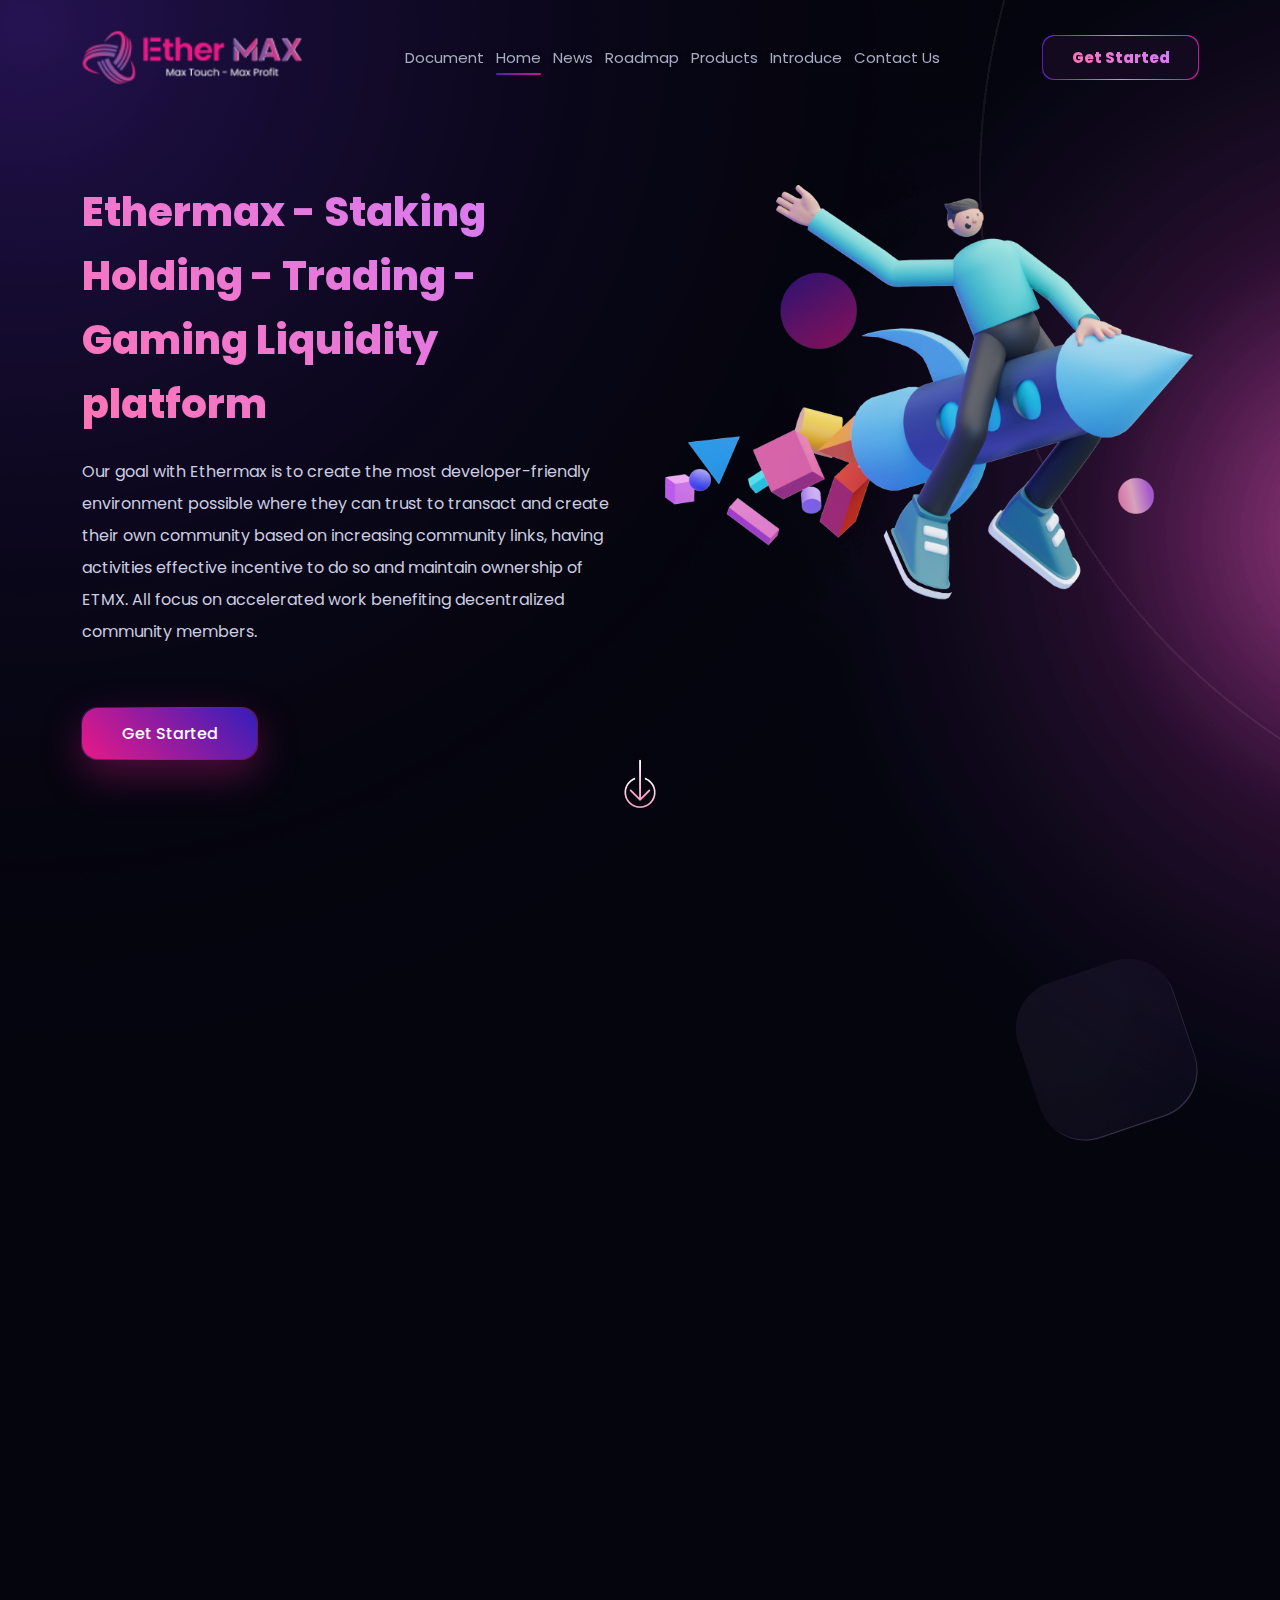
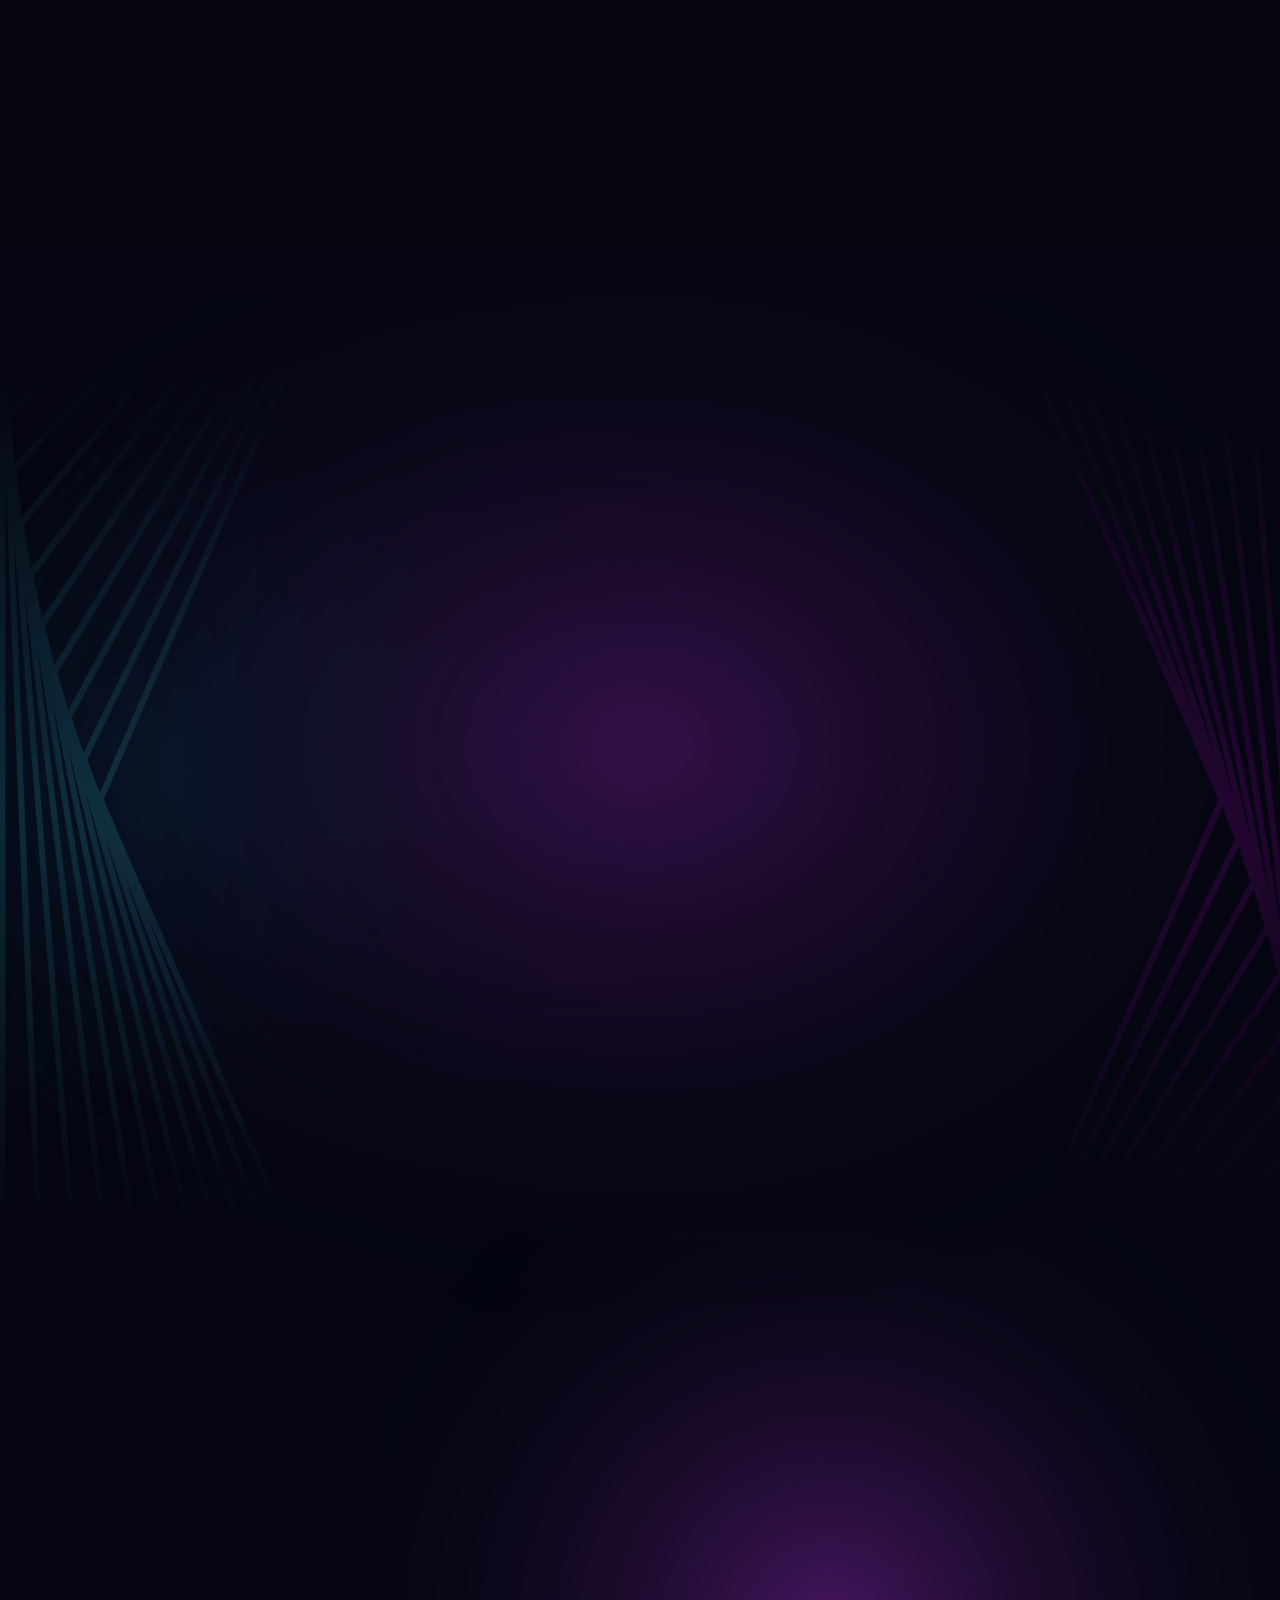
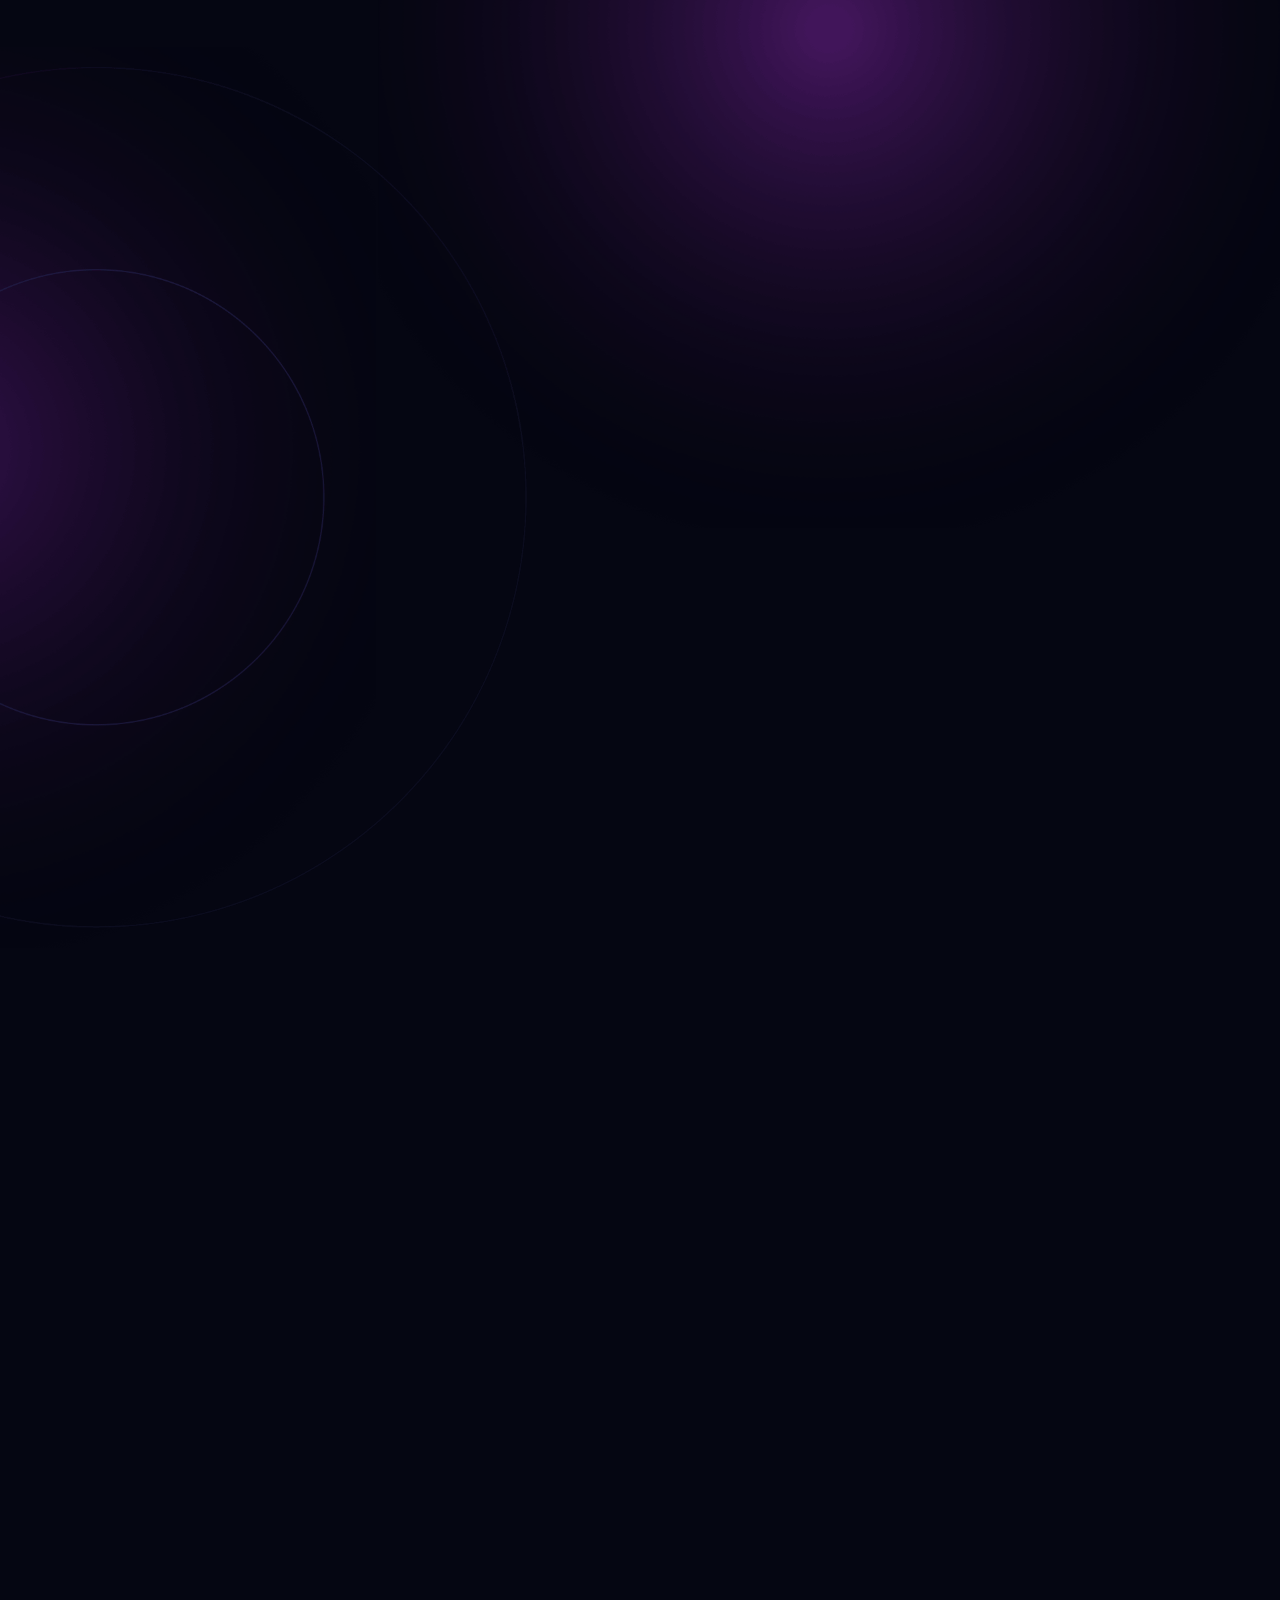
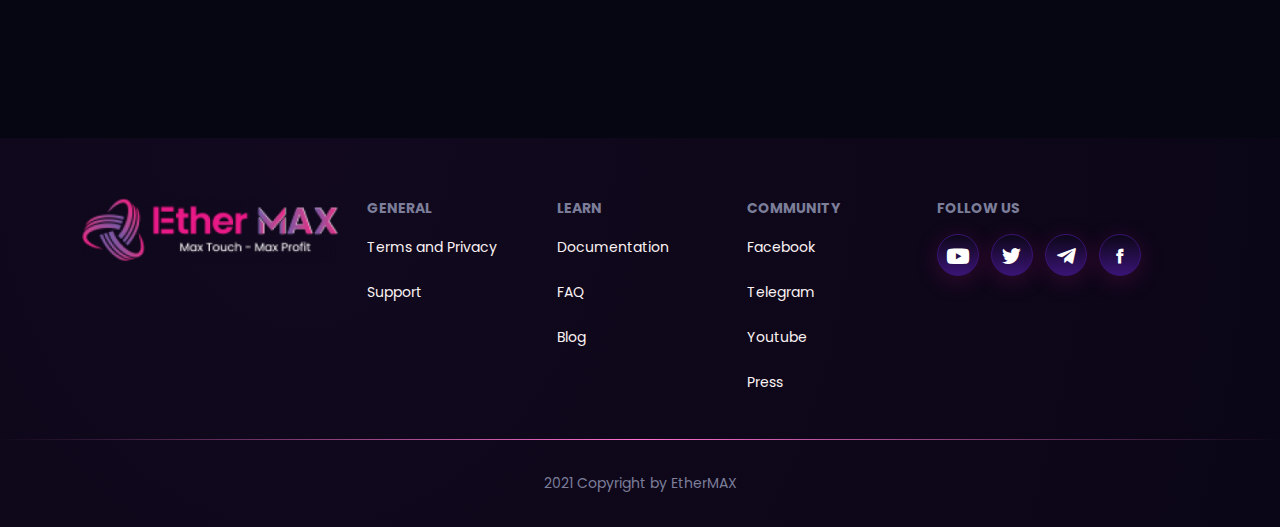
==== commit 8d57ebdf: "Up" ====
--- a/index.html
+++ b/index.html
@@ -12,7 +12,7 @@
 
 </head>
 
-<body>
+<body class="home">
     <header class="header header--fix">
         <div class="container">
             <div class="sc__wrap d-flex justify-content-lg-between align-items-center">
@@ -35,10 +35,10 @@
                     <ul class="dn__menu d-none d-lg-block">
                         <li class="menu-item"><a href="#">Document</a></li>
                         <li class="menu-item current-menu-item current_page_item"><a href="index.html">Home</a></li>
-                        <li class="menu-item"><a href="#">News</a></li>
-                        <li class="menu-item"><a href="#">Roadmap</a></li>
+                        <li class="menu-item"><a href="news.html">News</a></li>
+                        <li class="menu-item"><a href="roadmap.html">Roadmap</a></li>
                         <li class="menu-item"><a href="products.html">Products</a></li>
-                        <li class="menu-item"><a href="about-us.html">Introduce</a></li>
+                        <li class="menu-item"><a href="introduce.html">Introduce</a></li>
                         <li class="menu-item"><a href="contact-us.html">Contact Us</a></li>
                     </ul>
                 </nav>
@@ -345,10 +345,10 @@
             <ul class="nav__mobile--ul">
                 <li class="menu-item"><a href="#">Document</a></li>
                 <li class="menu-item current-menu-item current_page_item"><a href="index.html">Home</a></li>
-                <li class="menu-item"><a href="#">News</a></li>
-                <li class="menu-item"><a href="#">Roadmap</a></li>
+                <li class="menu-item"><a href="news.html">News</a></li>
+                <li class="menu-item"><a href="roadmap.html">Roadmap</a></li>
                 <li class="menu-item"><a href="products.html">Products</a></li>
-                <li class="menu-item"><a href="about-us.html">Introduce</a></li>
+                <li class="menu-item"><a href="introduce.html">Introduce</a></li>
                 <li class="menu-item"><a href="contact-us.html">Contact Us</a></li>
             </ul>
 
--- a/assets/css/main.css
+++ b/assets/css/main.css
@@ -1,2 +1,2 @@
-@import url(../fonts/icomoon/style.css);@import url(../libs/bootstrap/css/bootstrap.css);@import url(../libs/wowjs/css/animate.css);@import url(../libs/flickity/flickity.min.css);@import url("https://fonts.googleapis.com/css2?family=Poppins:wght@400;500;700;800&display=swap");.schedule{max-width:100%;padding:0 0;background:#fff}.table-schedule{width:100%;border-collapse:collapse;font-size:16px;color:#5FC4E6;margin-bottom:10px}.table-schedule thead{font-size:13px;color:#fff}.table-schedule thead th{background-color:#BEE274;padding:7px 5px}.table-schedule thead th:first-child{min-width:115px;background-color:#5FC4E6}.table-schedule th,.table-schedule td{text-align:center;vertical-align:middle;min-width:26px;border:0;padding:5px 5px}.table-schedule tbody tr:first-child th,.table-schedule tbody tr:first-child td{padding-top:15px}.table-schedule tbody tr:last-child th,.table-schedule tbody tr:last-child td{padding-bottom:15px}.table-schedule tbody th{color:#666}html,body,div,span,applet,object,iframe,h1,h2,h3,h4,h5,h6,p,blockquote,pre,a,abbr,acronym,address,big,cite,code,del,dfn,em,img,ins,kbd,q,s,samp,small,strike,strong,sub,sup,tt,var,b,u,i,center,dl,dt,dd,ol,ul,li,fieldset,form,label,legend,table,caption,tbody,tfoot,thead,tr,th,td,article,aside,canvas,details,embed,figure,figcaption,footer,header,hgroup,menu,nav,output,ruby,section,summary,time,mark,audio,video{margin:0;padding:0;border:0;font-size:100%;vertical-align:baseline}article,aside,details,figcaption,figure,footer,header,hgroup,menu,nav,section{display:block}body{font-family:'Poppins', sans-serif;background-color:#050612;color:#CBCDE1;font-weight:400;font-size:16px;line-height:normal;position:relative}a,a:hover{color:#4D4D4D;text-decoration:none;transition:all 0.3s}h1,h2,h3,h4,h5,h6{font-weight:700;line-height:normal}ol,ul{list-style:none}blockquote,q{quotes:none}blockquote:before,blockquote:after,q:before,q:after{content:'';content:none}table{border-collapse:collapse;border-spacing:0}img{max-width:100%}a{outline:none}.-color-primary{color:#5FC4E6}ol,ul{list-style:none}.videoWrapper{position:relative;padding-bottom:56.25%;padding-top:25px;height:0}.videoWrapper iframe,.videoWrapper object,.videoWrapper embed{position:absolute;top:0;left:0;width:100%;height:100%}.dnfix__thumb{position:relative;height:auto;width:100%;overflow:hidden;display:block;padding-top:68.075%}.dnfix__thumb img{margin:0px auto;position:absolute;width:100%;height:100%;top:0;left:0;object-fit:cover}.dnfix__thumb.-contain img{object-fit:contain}.dnfix__thumb{transition:all 1000ms cubic-bezier(0.215, 0.61, 0.355, 1)}.dnfix__thumb img{transition:all 1000ms cubic-bezier(0.215, 0.61, 0.355, 1)}.text__truncate{overflow:hidden;text-overflow:ellipsis;display:-webkit-box;display:-webkit-inline-box;-webkit-box-orient:vertical;-webkit-line-clamp:1}.text__truncate.-n2{-webkit-line-clamp:2}.text__truncate.-n3{-webkit-line-clamp:3}.text__truncate.-n4{-webkit-line-clamp:4}br.tb{display:none}@media (max-width: 991px){br.pc{display:none}}@media (min-width: 768px) and (max-width: 1199px){br.tb{display:block}}@media (min-width: 992px){br.tbl{display:none}}@media (min-width: 768px){br.mbt{display:none}}@media (min-width: 576px){br.mb{display:none}}.sc__header{position:relative}.sc__header--title{font-weight:bold;font-size:40px;line-height:60px;color:#FFFFFF;margin-bottom:20px}.sc__header--excerpt{max-width:925px;font-size:16px;line-height:36px;color:#CBCDE1;margin:0 auto;margin-bottom:50px}@media (max-width: 991px){.sc__header .sc__header--title{font-size:32px;line-height:1.4}}@media (max-width: 767px){.sc__header .sc__header--title{font-size:24px;line-height:1.5}.sc__header .sc__header--excerpt{font-size:14px}}.btn{position:relative;min-width:175px;font-size:16px;font-weight:500;line-height:normal;color:#fff;text-align:center;border-radius:16px;padding:13px 10px;border:0;box-shadow:0px 15px 40px rgba(212,26,141,0.37);transition:all .5s}.btn:before{content:"";position:absolute;top:0;right:0;bottom:0;left:0;z-index:-1;margin:-1px;border-radius:inherit;background:linear-gradient(120deg, #571DB1, #FF73D3, #B91B95)}.btn:after{content:"";position:absolute;top:0;left:0;bottom:0;width:10%;height:100%;background:linear-gradient(45deg, #571DB1, #E91987);border-radius:16px;opacity:0;transition:all .5s}.btn:hover{color:#fff}.btn:hover:hover:after{opacity:1;width:100%}.btn span{position:relative;z-index:1}.btn--primary{background:linear-gradient(45deg, #E91987, #341EBB)}@media (max-width: 767px){.btn.btn--primary{background:#05050e;box-shadow:none}}@keyframes spin{from{transform:rotate(0deg)}to{transform:rotate(360deg)}}.flickity-prev-next-button{top:auto;bottom:-83px;background:url(../img/arrow.png) no-repeat !important;background-size:contain}.flickity-prev-next-button .flickity-button-icon{display:none}.flickity-prev-next-button.previous{left:calc(50% - var(--w-dots) - 25px)}.flickity-prev-next-button.next{right:calc(50% - var(--w-dots) - 25px);transform:rotate(180deg);transform-origin:24px 13px}@media (max-width: 767px){.flickity-prev-next-button{display:none}}.flickity-page-dots{width:auto;bottom:-45px;left:50%;transform:translateX(-50%)}.flickity-page-dots .dot{width:28px;height:2px;margin:0 3px;border-radius:2px}.flickity-page-dots .dot.is-selected{background:#FFA0CC}@media (min-width: 1400px){.container{max-width:1360px}}.header{padding:30px 0}.header--fix{position:fixed;top:0;left:0;width:100%;z-index:999;transition:all .25s}.header--fix.is-active{padding:15px 0;background-color:#050612}.header--fix.is-active:before{content:"";position:absolute;bottom:-1px;left:0;width:100%;height:1px;background:linear-gradient(to right, #571DB1, #FF73D3, #B91B95)}.header__logo img{max-height:64px}.header__logo a{display:flex}.header__btn{position:relative;display:block;border-radius:16px;background:#130a1f;padding:15px 10px;font-size:16px;font-weight:800;min-width:175px;text-align:center}.header__btn:before{content:"";position:absolute;top:0;right:0;bottom:0;left:0;z-index:-1;margin:-1px;border-radius:inherit;background:linear-gradient(to right, #571DB1, #FF73D3, #B91B95)}.header__btn span{position:relative;z-index:1;background:-webkit-linear-gradient(45deg, #FF74B5, #D07CFF);-webkit-background-clip:text;-webkit-text-fill-color:transparent}.header__btn:after{content:"";position:absolute;top:0;left:0;bottom:0;width:10%;height:100%;background:linear-gradient(45deg, #571DB1, #E91987);border-radius:16px;opacity:0;transition:all .5s}.header__btn:hover{color:#fff}.header__btn:hover:hover:after{opacity:1;width:100%}.header__btn:hover:hover span{-webkit-text-fill-color:#fff}@media (max-width: 1399px){.header .header__btn{border-radius:12px;padding:10px 8px;font-size:15px;min-width:155px}.header .header__btn:after{border-radius:12px}.header__logo img{max-height:55px}}@media (max-width: 991px){.header__logo img{max-height:37px}.header--fix{padding:15px 0;background-color:#050612}.header--fix:before{content:"";position:absolute;bottom:-1px;left:0;width:100%;height:1px;background:linear-gradient(to right, #571DB1, #FF73D3, #B91B95)}}@media (max-width: 767px){.header .header__btn{min-width:130px;font-size:14px;border-radius:10px}.header .header__btn:after{border-radius:10px}}.footer{position:relative;padding:60px 0 0;background:radial-gradient(189.04% 777.74% at 23.72% 0%, rgba(40,19,54,0.4) 0%, transparent 100%),#02020D;overflow:hidden}.footer .footer__top{padding-bottom:15px}.footer .footer__logo{display:block;margin-bottom:20px}.footer .el__header{margin-bottom:15px}.footer .el__header--title{font-weight:bold;font-size:14px;line-height:21px;text-transform:uppercase;color:#7C7E99;margin-bottom:0}.footer .el__list{margin-bottom:30px}.footer .el__list li{margin-bottom:20px}.footer .el__list li a{font-size:14px;line-height:normal;color:#FBF3F3}.footer .el__list li a:hover{text-decoration:underline}@media (max-width: 767px){.footer{padding:40px 0 0}.footer .footer__top{padding:0px 30px 15px}.footer .footer__logo img{max-height:44px}}.copyright{position:relative;font-size:14px;line-height:48px;color:#7C7E99;padding:20px 0}.copyright:before{content:'';position:absolute;top:0;left:0;display:block;width:100%;height:1px;background:#8063ac;background:linear-gradient(50deg, rgba(128,99,172,0) 0%, #ff73d3 50%, rgba(185,27,149,0) 100%)}@media (max-width: 767px){.copyright{margin-top:15px;padding:1px 0}}.social__box{display:flex;align-items:center;flex-wrap:wrap}.social__box li{position:relative;margin-bottom:15px;margin-right:12px;text-align:center;line-height:45px;border-radius:50%;background:linear-gradient(180deg, rgba(186,27,150,0) 0%, rgba(88,29,178,0.6) 100%);background-size:contain;box-shadow:0px 5px 25px rgba(212,26,141,0.2);border:1px solid #391472;transition:all .5s}.social__box li:hover{transform:translateY(-5px)}.social__box a{display:block;width:40px;height:40px;color:#fff}@media (max-width: 991px){.social__box{justify-content:center}}.header:not(.is-sticky) .main__nav .dn__menu>li>a{text-shadow:0 0 5px #000000}.main__nav{position:relative;z-index:9;font-size:16px;line-height:24px}.main__nav:after{content:"";display:table;clear:both}.main__nav .sc__wrap{position:relative;z-index:9999;width:100%}.main__nav ul{list-style:none;padding:0;margin:0}.main__nav.-subpage .dn__menu>li{padding:0px 3px}.main__nav a{color:#A7ABC8}.main__nav .dn__menu{padding:0px 0;-webkit-transition:padding .5s;-o-transition:padding .5s;transition:padding .5s;background:none;max-height:46px}.main__nav .dn__menu:after{content:"";display:table;clear:both}.main__nav .dn__menu>li{position:relative;display:inline-block;padding:0 15px}.main__nav .dn__menu>li a::before{content:"";position:absolute;bottom:0;left:0;right:0;display:block;width:0;height:2px;-webkit-transition:all .3s;-o-transition:all .3s;transition:all .3s;margin:auto;background:#fff}.main__nav .dn__menu>li.menu-item-has-children>a:after{content:"\e906";font-family:'icomoon';font-size:8px;margin-left:5px;position:relative;top:-2px}.main__nav .dn__menu>li>a{position:relative;padding:5px 0;display:block}.main__nav .dn__menu>li>a:before{content:"";position:absolute;bottom:0;left:0;right:0;display:block;width:0;height:2px;-webkit-transition:all .3s;-o-transition:all .3s;transition:all .3s;margin:auto;background:#571db1;background:linear-gradient(90deg, #571db1 0%, #a51b9b 75%, #b91b95 100%);border-radius:5px}.main__nav .dn__menu>li:hover a:before,.main__nav .dn__menu>li.active a:before,.main__nav .dn__menu .current_page_parent a:before,.main__nav .dn__menu .current-menu-parent a:before,.main__nav .dn__menu .current-menu-item>a:before{width:100%}.main__nav .dn__menu .menu-item-has-children:hover a:before{display:none}.main__nav .dn__menu li:hover>.sub-menu{display:block;opacity:1;visibility:visible}.main__nav .dn__menu .sub-menu{width:205px;position:absolute;background:#5FC4E6;opacity:0;visibility:hidden;transition:all 300ms linear;-o-transition:all 300ms linear;-ms-transition:all 300ms linear;-moz-transition:all 300ms linear;-webkit-transition:all 300ms linear;left:0px;top:100%;z-index:99;text-align:left}.main__nav .dn__menu .sub-menu li{line-height:20px;padding:8px 15px;border-bottom:1px solid rgba(255,255,255,0.1);position:relative}.main__nav .dn__menu .sub-menu li:hover{background-color:rgba(0,0,0,0.2)}.main__nav .dn__menu .sub-menu li:hover>a{color:#fff}.main__nav .dn__menu .sub-menu li a{color:#ffffff}.main__nav .dn__menu .sub-menu .sub-menu{top:0;left:100%}@media (max-width: 1399px){.main__nav .dn__menu>li{padding:0 10px}}@media (max-width: 1299px){.main__nav .dn__menu>li{padding:0 4px}.main__nav .dn__menu>li>a{font-size:15px}}@media (max-width: 1199px){.main__nav .main__nav .dn__menu>li>a{font-size:15px}}@media (max-width: 991px){.main__nav{background-color:#ECF9FA;overflow:auto;white-space:nowrap;margin-left:auto}.main__nav .dn__menu>li{padding:0 15px}}.modal-open{overflow:hidden}.nav__mobile{display:block;position:fixed;top:0;height:100%;left:-414px;width:414px;opacity:0;background:#050612;-webkit-transition:all .25s;-moz-transition:all .25s;-ms-transition:all .25s;-o-transition:all .25s;transition:all .25s;z-index:999;font-size:16px;font-weight:400;pointer-events:none;overflow:auto}.nav__mobile:before{content:'';position:absolute;top:0;left:0;width:100%;height:100%;background:radial-gradient(92.06% 95.01% at -10.39% -7.67%, #3C1D87 0%, rgba(4,4,7,0) 100%);opacity:0.7;pointer-events:none}.nav__mobile:after{content:'';position:absolute;top:0;left:0;width:50%;height:100%;background:url(../img/menu-bg.png) no-repeat;background-size:contain;pointer-events:none}.nav__mobile--close{position:relative;top:2px}.nav__mobile__header{display:flex;align-items:center;margin-bottom:50px}.nav__mobile__header>img{max-height:37px}.nav__mobile__content{position:relative;overflow-y:auto;padding:24px}.nav__mobile.active{left:0;opacity:1;pointer-events:auto}.nav__mobile .nav__mobile--ul{list-style:none;padding:5px 0;margin:0 0 20px}.nav__mobile .nav__mobile--ul li{position:relative;margin-bottom:20px;background:#0C091F;border:1px solid #282044;border-radius:12px;padding:16px 0}.nav__mobile .nav__mobile--ul li:before{content:'';position:absolute;top:50%;right:20px;transform:translateY(-50%);width:16px;height:16px;background:url(../img/arrow-right-1.png) no-repeat;background-size:contain;pointer-events:none}.nav__mobile .nav__mobile--ul li a{color:#A7ABC8;padding:0px 50px 0 24px;display:block}.nav__mobile .nav__mobile--ul li a:hover{color:#5FC4E6}.nav__mobile .nav__mobile--ul li.active,.nav__mobile .nav__mobile--ul li.current-menu-item,.nav__mobile .nav__mobile--ul li.current_page_item,.nav__mobile .nav__mobile--ul li:hover{background:linear-gradient(90deg, #E91987 1.99%, #341EBB 100%);box-shadow:0px 15px 20px rgba(212,26,141,0.2);border-radius:12px}.nav__mobile .nav__mobile--ul li.active>a,.nav__mobile .nav__mobile--ul li.current-menu-item>a,.nav__mobile .nav__mobile--ul li.current_page_item>a,.nav__mobile .nav__mobile--ul li:hover>a{color:#fff}.nav__mobile .nav__mobile--ul li.active:before,.nav__mobile .nav__mobile--ul li.current-menu-item:before,.nav__mobile .nav__mobile--ul li.current_page_item:before,.nav__mobile .nav__mobile--ul li:hover:before{background:url(../img/arrow-right-1-active.png) no-repeat}.nav__mobile .nav__mobile__follow{font-weight:bold;font-size:14px;line-height:21px;text-transform:uppercase;color:#7C7E99}@media (max-width: 575px){.nav__mobile{width:100%}}.menu-mb__btn{display:block;height:22px}.home-banner{position:relative;padding:225px 0 120px;background:url(../img/home-banner-bg.png) no-repeat}.home-banner .el__item--title{font-size:46px;line-height:1.7;font-weight:800;background:-webkit-linear-gradient(45deg, #FF74B5, #D07CFF);-webkit-background-clip:text;-webkit-text-fill-color:transparent;margin-bottom:20px}.home-banner .el__item--excerpt{max-width:600px;font-size:16px;line-height:2;color:#CBCDE1;margin-bottom:60px}.home-banner .el__item--thumb{position:relative;width:114%;top:-10%;left:-10%;margin:auto}.home-banner .el__box{position:relative;padding:150px 0 0}.home-banner .el__box:before{content:'';background:url(../img/rectangle-18.png) no-repeat;background-size:contain;width:183px;height:183px;position:absolute;right:-100px;animation-name:spin;animation-duration:40000ms;animation-iteration-count:infinite;animation-timing-function:linear}.home-banner .el__box .sc__header--excerpt{margin-bottom:70px}.home-banner .el__box__slider:not(.flickity-enabled) .item__wrap+.item__wrap{display:none}.home-banner .el__box__slider .flickity-prev-next-button{border-radius:0}.home-banner .el__box__slider .item__wrap{position:relative;padding:0 15px 0 !important}.home-banner .el__box .dnfix__thumb{padding-top:135%}.home-banner .next-page{display:block;width:48px;height:49px;background:url(../img/scroll.png) no-repeat;margin:auto;-webkit-animation-name:Mousex;-webkit-animation-duration:1.5s;-webkit-animation-iteration-count:infinite;-webkit-animation-timing-function:ease-in-out}@-webkit-keyframes Mousex{from{-webkit-transform:translate(0, 0px)}65%{-webkit-transform:translate(0, 15px)}to{-webkit-transform:translate(0, 0px)}}@-moz-keyframes Mouse{from{-moz-transform:translate(0, 0px)}65%{-moz-transform:translate(0, 15px)}to{-moz-transform:translate(0, 0px)}}@media (max-width: 1399px){.home-banner{padding:180px 0 120px}.home-banner .el__box:before{right:0}.home-banner .el__item--thumb{width:100%;top:0%;left:0}.home-banner .el__item--title{font-size:40px;line-height:1.6}}@media (max-width: 991px){.home-banner{padding:140px 0 50px}.home-banner .el__box__slider .item__wrap{padding:0 8px 0 !important}.home-banner .el__item--thumb{max-width:60%;margin-bottom:25px}.home-banner .next-page{display:none}}@media (max-width: 767px){.home-banner .el__item--thumb{max-width:90%}.home-banner .item__wrap{width:242px}.home-banner .el__item--excerpt{margin-bottom:30px}.home-banner .el__box{padding:90px 0 0}.home-banner .el__box:before{display:none}.home-banner .el__item--title{font-size:32px}}.home-roadmap{position:relative;padding:110px 0 100px;background:url(../img/roadmaps-bg.png) no-repeat;background-size:100% 100%}.home-roadmap .sc__header{margin-bottom:60px}.home-roadmap .el__thumb{max-width:70%;margin:auto}@media (max-width: 991px){.home-roadmap{padding:80px 0 40px}}@media (max-width: 767px){.home-roadmap{padding:70px 0 40px;background:url(../img/roadmap-radial.png) no-repeat}.home-roadmap .el__thumb{max-width:100%}.home-roadmap .el__wrap{background:url(../img/roadmaps-bg-mb.png) no-repeat;background-size:100% 100%}}.home-wrap2{position:relative}.home-wrap2:before{content:'';position:absolute;top:-80px;left:0;width:100%;height:100%;background:url(../img/Group-10.png) no-repeat;background-size:contain}@media (max-width: 991px){.home-wrap2{overflow:hidden}.home-wrap2:before{top:-10px;background-size:contain}}@media (max-width: 767px){.home-wrap2:before{display:none}}.home-ecosystem{position:relative;padding:80px 0 45px}.home-ecosystem .el__box{max-width:1200px;margin:170px auto 0}.home-ecosystem .el__item--thumb{margin-bottom:var(--bs-gutter-x)}@media (max-width: 991px){.home-ecosystem .el__box{margin:100px auto 0}}@media (max-width: 767px){.home-ecosystem{background:url(../img/ecosystem-radial-mb.png) no-repeat;background-position:center;padding:45px 0 45px}.home-ecosystem .sc__header .sc__header--excerpt{margin-bottom:0}.home-ecosystem .el__box{margin:80px auto 0}.home-ecosystem .el__thumb{margin-bottom:40px}}.home-feedback{position:relative;padding:100px 0 200px}.home-feedback .sc__header{margin-bottom:60px}.home-feedback__slider{margin:0 -15px}.home-feedback__slider:not(.flickity-enabled) .item__wrap+.item__wrap{display:none}.home-feedback__slider .flickity-prev-next-button{border-radius:0}.home-feedback__slider .item__wrap{position:relative;padding:0 15px 0 !important}.home-feedback .slider__item{position:relative;padding:145px 70px 45px;border-radius:48px;text-align:center;background:radial-gradient(111.91% 111.91% at 94.46% -11.91%, rgba(111,27,106,0.4) 0%, transparent 100%),linear-gradient(180deg, #141428 0%, #0C0C24 100%)}.home-feedback .slider__item:before{content:'';position:absolute;top:40px;left:40px;background:url(../img/frame.png) no-repeat;background-size:contain;width:69px;height:60px;display:block}.home-feedback .slider__item--thumb{position:relative;border-radius:50%;width:82px;height:82px;margin:0 auto 20px}.home-feedback .slider__item--thumb:before{content:"";position:absolute;top:0;right:0;bottom:0;left:0;margin:-1px;border-radius:inherit;background:linear-gradient(to right, #571DB1, #FF73D3, #B91B95);animation-name:spin;animation-duration:3000ms;animation-iteration-count:infinite;animation-timing-function:linear}.home-feedback .slider__item--thumb .-wrap{background:#1a102d;padding:10px;z-index:1;position:relative;border-radius:50%}.home-feedback .slider__item--thumb .dnfix__thumb{padding-top:100%;z-index:1;box-shadow:0px 15px 40px rgba(212,26,141,0.37);border-radius:50%}.home-feedback .slider__item--title{font-weight:bold;font-size:20px;line-height:30px;color:#FFFFFF;margin-bottom:8px}.home-feedback .slider__item--sub{font-size:14px;line-height:21px;color:#7C7E99}.home-feedback .slider__item--excerpt{font-weight:500;font-size:18px;line-height:36px;margin-bottom:60px;min-height:216px;overflow:hidden}@media (max-width: 1199px){.home-feedback .slider__item{padding:80px 25px 45px}.home-feedback .slider__item:before{top:25px;left:30px;width:47px;height:41px}.home-feedback .slider__item--excerpt{font-size:16px;line-height:1.7;margin-bottom:35px}.home-feedback .slider__item--excerpt{min-height:135px}}@media (max-width: 991px){.home-feedback{padding:50px 0 165px}.home-feedback .container{max-width:100%;padding:0}.home-feedback .home-feedback__slider{margin:0 -8px}.home-feedback .item__wrap{width:300px;padding:0 8px 0 !important}}@media (max-width: 767px){.home-feedback{padding:30px 0 165px}.home-feedback .sc__header{margin-bottom:30px}.home-feedback .home-feedback__slider .flickity-prev-next-button{display:none}}.wrap__page{position:relative;padding-top:150px}.wrap__page:before{content:'';position:absolute;top:0;left:0;width:100%;height:100%;background:url(../img/producst-bg-top.png) no-repeat;background-size:100% auto;z-index:-1}.wrap__page.-products:after{content:'';position:absolute;bottom:0;left:0;width:100%;height:100%;max-width:39%;max-height:830px;background:url(../img/products-bg-bottom.png) no-repeat;background-size:contain;background-position:left bottom;pointer-events:none;z-index:-1}.wrap__page .entry-header{position:relative;z-index:1}.wrap__page .entry-title{font-weight:bold;font-size:48px;line-height:72px;background:linear-gradient(97.01deg, #FF86BF 1.41%, #FFC7DE 41.83%, #BF6BEF 86.79%);-webkit-background-clip:text;-webkit-text-fill-color:transparent;margin-bottom:65px}.wrap__page .products__4block{padding-bottom:275px}.wrap__page .product__item{position:relative;padding:40px 55px 50px;margin-bottom:50px;text-align:center;font-size:16px;line-height:36px;color:#F2F2F2;background:linear-gradient(144.81deg, rgba(85,70,106,0.15) 4.87%, transparent 79.32%),#140D1E;border-radius:48px;min-height:570px;z-index:1;transition:all .5s}.wrap__page .product__item:before{content:'';position:absolute;top:0;left:0;width:100%;height:100%;background:url(../img/product-item-bg.png) no-repeat;background-size:contain;pointer-events:none}.wrap__page .product__item:hover{transform:translateY(-5px)}.wrap__page .product__item--thumb{max-width:170px;margin:0 auto 20px;padding-top:170px}.wrap__page .product__item--title{font-weight:bold;font-size:32px;line-height:48px;color:#FBF3F3;margin-bottom:15px}.wrap__page .products__video{position:relative;z-index:1;max-width:1100px;margin:-220px auto 0;padding-bottom:150px;background:url(../img/producst-bg-bottom.png) no-repeat;background-size:contain}.wrap__page .products__video .videoWrapper{border-radius:32px;overflow:hidden}.wrap__page.-contact-us{padding-bottom:135px}.wrap__page.-contact-us .el__box{position:relative;padding:100px 100px 150px;background:linear-gradient(144.81deg, rgba(85,70,106,0.15) 4.87%, transparent 79.32%),#140D1E;border-radius:48px}.wrap__page.-contact-us .el__box:before{content:'';position:absolute;top:0;left:0;width:100%;height:100%;background:url(../img/contact-us-box-bg.png) no-repeat;background-size:100% auto;pointer-events:none}.wrap__page.-contact-us .el__box .el__item{position:relative;z-index:1}.wrap__page.-contact-us .el__box .el__item+.el__item{margin-top:90px}.wrap__page.-contact-us .el__box .el__item--thumb{flex:0 0 auto;width:110px;margin-right:20px}.wrap__page.-contact-us .el__box .el__item--title{font-weight:bold;font-size:32px;line-height:48px;color:#FBF3F3;margin-bottom:5px}.wrap__page.-contact-us .el__box .el__item a{font-size:16px;line-height:36px;color:#3DDEED}.wrap__page.-contact-us .el__box .el__item a:hover{text-decoration:underline}.wrap__page.-contact-us .el__box .el__item__socical{display:flex;align-items:center;flex-wrap:wrap;margin-top:20px}.wrap__page.-contact-us .el__box .el__item__socical li{min-width:192px;margin-bottom:15px;background:linear-gradient(144.81deg, rgba(85,70,106,0.15) 4.87%, transparent 79.32%),#140D1E;border-radius:48px;margin-bottom:15px;border:1px solid #100b18;font-weight:bold;font-size:16px;line-height:24px;text-align:center;transition:all .5s}.wrap__page.-contact-us .el__box .el__item__socical li:not(:last-child){margin-right:25px}.wrap__page.-contact-us .el__box .el__item__socical li:hover{background:#33185c}.wrap__page.-contact-us .el__box .el__item__socical .-el__wrap{position:relative;margin-right:15px;text-align:center;line-height:45px;border-radius:50%;background:linear-gradient(180deg, rgba(186,27,150,0) 0%, rgba(88,29,178,0.6) 100%);background-size:contain;box-shadow:0px 5px 25px rgba(212,26,141,0.2);border:1px solid #391472;transition:all .5s;display:block;width:40px;height:40px;color:#fff}.wrap__page.-contact-us .el__box .el__item__socical a{display:flex;align-items:center;color:#FBF3F3}.wrap__page.-contact-us .el__box--thumb{position:absolute;top:-65px;right:0;width:45%}@media (max-width: 1400px){.wrap__page.-contact-us .el__box{padding:80px 80px 80px}.wrap__page.-contact-us .el__box .el__item--thumb{width:90px}.wrap__page.-contact-us .el__box .el__item+.el__item{margin-top:60px}}@media (max-width: 1299px){.wrap__page .entry-title{font-size:42px;line-height:70px}}@media (max-width: 1199px){.wrap__page .entry-title{font-size:36px;line-height:64px}.wrap__page.-contact-us .el__box{padding:60px 60px 60px}.wrap__page.-contact-us .el__box .el__item+.el__item{margin-top:30px}.wrap__page.-contact-us .el__box .el__item--thumb{width:80px}.wrap__page.-contact-us .el__box .el__item--title{font-size:26px;line-height:44px}.wrap__page.-contact-us .el__box .el__item__socical li{min-width:165px}.wrap__page.-contact-us .el__box .el__item__socical li:not(:last-child){margin-right:10px}.wrap__page.-contact-us .el__box--thumb{top:-40px;width:38%}}@media (max-width: 767px){.wrap__page.-contact-us .el__box{padding:60px 60px 20px}.wrap__page.-contact-us .el__box--thumb{position:relative;top:0;width:100%;max-width:80%;margin:auto}}@media (max-width: 575px){.wrap__page .entry-title{font-size:32px;line-height:48px}.wrap__page.-contact-us .el__box{padding:40px 25px 40px}.wrap__page.-contact-us .el__box .el__item a{font-size:14px;line-height:32px}.wrap__page.-contact-us .el__box .el__item--title{font-size:18px;line-height:32px}.wrap__page.-contact-us .el__box .el__item--thumb{width:60px}.wrap__page .products__4block{padding-bottom:50px}.wrap__page .product__item{min-height:auto;padding:30px 25px;font-size:14px;line-height:28px}.wrap__page .product__item--thumb{max-width:120px;padding-top:120px}.wrap__page .products__video{margin:0px auto 0;padding-bottom:80px}}@media (min-width: 1200px){.wrap__page .products__4block .row{--bs-gutter-x: 2rem}}
+@import url(../fonts/icomoon/style.css);@import url(../libs/bootstrap/css/bootstrap.css);@import url(../libs/wowjs/css/animate.css);@import url(../libs/flickity/flickity.min.css);@import url("https://fonts.googleapis.com/css2?family=Poppins:wght@400;500;700;800&display=swap");.schedule{max-width:100%;padding:0 0;background:#fff}.table-schedule{width:100%;border-collapse:collapse;font-size:16px;color:#5FC4E6;margin-bottom:10px}.table-schedule thead{font-size:13px;color:#fff}.table-schedule thead th{background-color:#BEE274;padding:7px 5px}.table-schedule thead th:first-child{min-width:115px;background-color:#5FC4E6}.table-schedule th,.table-schedule td{text-align:center;vertical-align:middle;min-width:26px;border:0;padding:5px 5px}.table-schedule tbody tr:first-child th,.table-schedule tbody tr:first-child td{padding-top:15px}.table-schedule tbody tr:last-child th,.table-schedule tbody tr:last-child td{padding-bottom:15px}.table-schedule tbody th{color:#666}html,body,div,span,applet,object,iframe,h1,h2,h3,h4,h5,h6,p,blockquote,pre,a,abbr,acronym,address,big,cite,code,del,dfn,em,img,ins,kbd,q,s,samp,small,strike,strong,sub,sup,tt,var,b,u,i,center,dl,dt,dd,ol,ul,li,fieldset,form,label,legend,table,caption,tbody,tfoot,thead,tr,th,td,article,aside,canvas,details,embed,figure,figcaption,footer,header,hgroup,menu,nav,output,ruby,section,summary,time,mark,audio,video{margin:0;padding:0;border:0;font-size:100%;vertical-align:baseline}article,aside,details,figcaption,figure,footer,header,hgroup,menu,nav,section{display:block}body{font-family:'Poppins', sans-serif;background-color:#050612;color:#CBCDE1;font-weight:400;font-size:16px;line-height:normal;position:relative}a,a:hover{color:#4D4D4D;text-decoration:none;transition:all 0.3s}h1,h2,h3,h4,h5,h6{font-weight:700;line-height:normal}ol,ul{list-style:none}blockquote,q{quotes:none}blockquote:before,blockquote:after,q:before,q:after{content:'';content:none}table{border-collapse:collapse;border-spacing:0}img{max-width:100%;height:auto}a{outline:none}ol,ul{list-style:none}.-color-primary{color:#5FC4E6}.entry-content.-custom .aligncenter{display:block;margin-left:auto;margin-right:auto}.videoWrapper{position:relative;padding-bottom:56.25%;padding-top:25px;height:0}.videoWrapper iframe,.videoWrapper object,.videoWrapper embed{position:absolute;top:0;left:0;width:100%;height:100%}.dnfix__thumb{position:relative;height:auto;width:100%;overflow:hidden;display:block;padding-top:68.075%}.dnfix__thumb img{margin:0px auto;position:absolute;width:100%;height:100%;top:0;left:0;object-fit:cover}.dnfix__thumb.-contain img{object-fit:contain}.dnfix__thumb{transition:all 1000ms cubic-bezier(0.215, 0.61, 0.355, 1)}.dnfix__thumb img{transition:all 1000ms cubic-bezier(0.215, 0.61, 0.355, 1)}.text__truncate{overflow:hidden;text-overflow:ellipsis;display:-webkit-box;display:-webkit-inline-box;-webkit-box-orient:vertical;-webkit-line-clamp:1}.text__truncate.-n2{-webkit-line-clamp:2}.text__truncate.-n3{-webkit-line-clamp:3}.text__truncate.-n4{-webkit-line-clamp:4}br.tb{display:none}@media (max-width: 991px){br.pc{display:none}}@media (min-width: 768px) and (max-width: 1199px){br.tb{display:block}}@media (min-width: 992px){br.tbl{display:none}}@media (min-width: 768px){br.mbt{display:none}}@media (min-width: 576px){br.mb{display:none}}.sc__header{position:relative}.sc__header--title{font-weight:bold;font-size:40px;line-height:60px;color:#FFFFFF;margin-bottom:20px}.sc__header--excerpt{max-width:925px;font-size:16px;line-height:36px;color:#CBCDE1;margin:0 auto;margin-bottom:50px}@media (max-width: 991px){.sc__header .sc__header--title{font-size:32px;line-height:1.4}}@media (max-width: 767px){.sc__header .sc__header--title{font-size:24px;line-height:1.5}.sc__header .sc__header--excerpt{font-size:14px}}.btn{position:relative;min-width:175px;font-size:16px;font-weight:500;line-height:normal;color:#fff;text-align:center;border-radius:16px;padding:13px 10px;border:0;box-shadow:0px 15px 40px rgba(212,26,141,0.37);transition:all .5s}.btn:before{content:"";position:absolute;top:0;right:0;bottom:0;left:0;z-index:-1;margin:-1px;border-radius:inherit;background:linear-gradient(120deg, #571DB1, #FF73D3, #B91B95)}.btn:after{content:"";position:absolute;top:0;left:0;bottom:0;width:10%;height:100%;background:linear-gradient(45deg, #571DB1, #E91987);border-radius:16px;opacity:0;transition:all .5s}.btn:hover{color:#fff}.btn:hover:hover:after{opacity:1;width:100%}.btn span{position:relative;z-index:1}.btn--primary{background:linear-gradient(45deg, #E91987, #341EBB)}@media (max-width: 767px){.btn.btn--primary{background:#05050e;box-shadow:none}}@keyframes spin{from{transform:rotate(0deg)}to{transform:rotate(360deg)}}.admin-bar .header--fix{top:32px}@media (max-width: 782px){.admin-bar .header--fix{top:46px}}@media (max-width: 767px){.admin-bar .header--fix{top:0}#wpadminbar{display:none}}.flickity-prev-next-button{top:auto;bottom:-83px;background:url(../img/arrow.png) no-repeat !important;background-size:contain}.flickity-prev-next-button .flickity-button-icon{display:none}.flickity-prev-next-button.previous{left:calc(50% - var(--w-dots) - 25px)}.flickity-prev-next-button.next{right:calc(50% - var(--w-dots) - 25px);transform:rotate(180deg);transform-origin:24px 13px}@media (max-width: 767px){.flickity-prev-next-button{display:none}}.flickity-page-dots{width:auto;bottom:-45px;left:50%;transform:translateX(-50%)}.flickity-page-dots .dot{width:28px;height:2px;margin:0 3px;border-radius:2px}.flickity-page-dots .dot.is-selected{background:#FFA0CC}@media (min-width: 1199px){.col-lgb-27{width:27%}.col-lgb-73{width:73%}}@media (min-width: 1400px){.g-lgb-5{--bs-gutter-x: 3rem;--bs-gutter-y: 3rem}.container{max-width:1360px}}@media (max-width: 767px){.container{max-width:100%}}.wrap__page{position:relative;padding-top:150px;padding-bottom:150px}.wrap__page:before{content:'';position:absolute;top:0;left:0;width:100%;height:100%;background:url(../img/producst-bg-top.png) no-repeat;background-size:100% auto;z-index:-1}.widget-title{font-weight:bold;font-size:48px;line-height:72px;background:-webkit-linear-gradient(45deg, #FF74B5, #D07CFF);-webkit-background-clip:text;-webkit-text-fill-color:transparent;text-align:center}@media (max-width: 1399px){.widget .widget ul li{padding-left:40px}.widget .widget ul li:before{top:27px;left:15px}.widget .widget ul li a{font-size:16px;padding:20px 0}}@media (max-width: 1199px){.widget{margin-bottom:10px}.widget ul{overflow-y:hidden;display:flex;padding:15px 0 40px}.widget ul li{flex:0 0 auto;padding:15px 30px;background:linear-gradient(121.21deg, #55466A 5.27%, #120E22 119.25%);border-radius:16px;overflow:hidden;margin-right:8px}.widget ul li a{font-size:20px;line-height:23px;color:#fff}.widget ul li.active,.widget ul li:hover{background:linear-gradient(90deg, #E91987 1.99%, #341EBB 100%);box-shadow:0px 15px 40px rgba(212,26,141,0.37);border-radius:16px}}@media (min-width: 1200px){.widget{margin-bottom:25px;border-radius:48px;overflow:hidden;padding:50px 20px 50px;box-shadow:-1px -1px #452c4e;z-index:1}.widget:before{content:"";position:absolute;top:0;left:0;width:100%;height:100%;background:linear-gradient(121.21deg, rgba(85,70,106,0.15) 5.27%, transparent 119.25%);opacity:0.8;pointer-events:none}.widget.-sticky{position:-webkit-sticky;position:sticky;top:110px;z-index:1020}.widget ul li{position:relative;padding-left:60px;margin-bottom:0;overflow:hidden;transition:background .5s}.widget ul li:not(:last-child){border-bottom:1px solid #371939}.widget ul li:before{content:"";position:absolute;top:35px;left:25px;width:10px;height:10px;background:#D184EB;border-radius:1px;transform:rotate(45deg)}.widget ul li:after{content:'';position:absolute;top:50%;right:-5px;transform:translateY(-50%);width:16px;height:16px;background:url(../img/arrow-right-1-active.png) no-repeat;background-size:contain;pointer-events:none}.widget ul li.active,.widget ul li:hover{background:linear-gradient(89.91deg, rgba(233,25,135,0.378) 0.05%, rgba(11,9,24,0) 103.33%);border-radius:16px;overflow:hidden;border-color:transparent}.widget ul li a{display:block;padding:30px 0;font-size:18px;line-height:23px;color:#fff}}.entry-header{position:relative;z-index:1}.entry-title{font-weight:bold;font-size:48px;line-height:72px;background:linear-gradient(97.01deg, #FF86BF 1.41%, #FFC7DE 41.83%, #BF6BEF 86.79%);-webkit-background-clip:text;-webkit-text-fill-color:transparent;margin-bottom:65px}.entry-content{font-size:16px;line-height:30px;color:#FFFFFF;position:relative;margin-bottom:25px;border-radius:48px;overflow:hidden;padding:50px 30px 50px 50px;box-shadow:-1px -1px #452c4e;z-index:1}.entry-content:before{content:"";position:absolute;top:0;left:0;width:100%;height:100%;background:linear-gradient(121.21deg, rgba(85,70,106,0.15) 5.27%, transparent 119.25%);opacity:0.8;pointer-events:none}.entry-content h1{font-weight:bold;font-size:32px;line-height:48px;color:#FBF3F3;margin-bottom:33px}.entry-content h2{font-weight:bold;font-size:20px;line-height:30px;text-transform:uppercase;color:#FBF3F3}.entry-content h2,.entry-content h3,.entry-content h4,.entry-content h5,.entry-content h6,.entry-content p{margin-bottom:30px}.entry-content img{margin-bottom:30px}.related__post{position:relative;border-radius:48px;overflow:hidden;padding:50px 50px;box-shadow:-1px -1px #452c4e;z-index:1}.related__post:before{content:"";position:absolute;top:0;left:0;width:100%;height:100%;background:linear-gradient(121.21deg, rgba(85,70,106,0.15) 5.27%, transparent 119.25%);opacity:0.8;pointer-events:none}.related__post--title{font-weight:bold;font-size:32px;line-height:30px;text-transform:uppercase;color:#FBF3F3;margin-bottom:30px}.related__post ul li{position:relative;padding-left:30px;margin-bottom:24px}.related__post ul li:before{content:"";position:absolute;top:13px;left:0;width:10px;height:10px;background:#D184EB;border-radius:1px;transform:rotate(45deg)}@media (max-width: 1299px){.entry-title{font-size:42px;line-height:70px}}@media (max-width: 1199px){.entry-title{font-size:36px;line-height:64px}.widget-title{font-size:40px;line-height:70px}}@media (max-width: 575px){.wrap__page{padding-bottom:70px}.entry-content{font-size:14px;line-height:28px;padding:35px 15px;border-radius:24px}.entry-content h1{font-size:24px;line-height:36px}.entry-title{font-size:32px;line-height:48px}}.header{padding:30px 0}.header--fix{position:fixed;top:0;left:0;width:100%;z-index:999;transition:all .25s}.header--fix.is-active{padding:15px 0;background-color:#050612}.header--fix.is-active:before{content:"";position:absolute;bottom:-1px;left:0;width:100%;height:1px;background:linear-gradient(to right, #571DB1, #FF73D3, #B91B95)}.header__logo img{max-height:64px}.header__logo a{display:flex}.header__btn{position:relative;display:block;border-radius:16px;background:#130a1f;padding:15px 10px;font-size:16px;font-weight:800;min-width:175px;text-align:center}.header__btn:before{content:"";position:absolute;top:0;right:0;bottom:0;left:0;z-index:-1;margin:-1px;border-radius:inherit;background:linear-gradient(to right, #571DB1, #FF73D3, #B91B95)}.header__btn span{position:relative;z-index:1;background:-webkit-linear-gradient(45deg, #FF74B5, #D07CFF);-webkit-background-clip:text;-webkit-text-fill-color:transparent}.header__btn:after{content:"";position:absolute;top:0;left:0;bottom:0;width:10%;height:100%;background:linear-gradient(45deg, #571DB1, #E91987);border-radius:16px;opacity:0;transition:all .5s}.header__btn:hover{color:#fff}.header__btn:hover:hover:after{opacity:1;width:100%}.header__btn:hover:hover span{-webkit-text-fill-color:#fff}@media (max-width: 1399px){.header .header__btn{border-radius:12px;padding:10px 8px;font-size:15px;min-width:155px}.header .header__btn:after{border-radius:12px}.header__logo img{max-height:55px}}@media (max-width: 991px){.header__logo img{max-height:37px}.header--fix{padding:15px 0;background-color:#050612}.header--fix:before{content:"";position:absolute;bottom:-1px;left:0;width:100%;height:1px;background:linear-gradient(to right, #571DB1, #FF73D3, #B91B95)}}@media (max-width: 767px){.header .header__btn{min-width:130px;font-size:14px;border-radius:10px}.header .header__btn:after{border-radius:10px}}.footer{position:relative;padding:60px 0 0;background:radial-gradient(189.04% 777.74% at 23.72% 0%, rgba(40,19,54,0.4) 0%, transparent 100%),#02020D;overflow:hidden}.footer .footer__top{padding-bottom:15px}.footer .footer__logo{display:block;margin-bottom:20px}.footer .el__header{margin-bottom:15px}.footer .el__header--title{font-weight:bold;font-size:14px;line-height:21px;text-transform:uppercase;color:#7C7E99;margin-bottom:0}.footer .el__list{margin-bottom:30px}.footer .el__list li{margin-bottom:20px}.footer .el__list li a{font-size:14px;line-height:normal;color:#FBF3F3}.footer .el__list li a:hover{text-decoration:underline}@media (max-width: 767px){.footer{padding:40px 0 0}.footer .footer__top{padding:0px 30px 15px}.footer .footer__logo img{max-height:44px}}.copyright{position:relative;font-size:14px;line-height:48px;color:#7C7E99;padding:20px 0}.copyright:before{content:'';position:absolute;top:0;left:0;display:block;width:100%;height:1px;background:#8063ac;background:linear-gradient(50deg, rgba(128,99,172,0) 0%, #ff73d3 50%, rgba(185,27,149,0) 100%)}@media (max-width: 767px){.copyright{margin-top:15px;padding:1px 0}}.social__box{display:flex;align-items:center;flex-wrap:wrap}.social__box li{position:relative;margin-bottom:15px;margin-right:12px;text-align:center;line-height:45px;border-radius:50%;background:linear-gradient(180deg, rgba(186,27,150,0) 0%, rgba(88,29,178,0.6) 100%);background-size:contain;box-shadow:0px 5px 25px rgba(212,26,141,0.2);border:1px solid #391472;transition:all .5s}.social__box li:hover{transform:translateY(-5px)}.social__box a{display:block;width:40px;height:40px;color:#fff}@media (max-width: 991px){.social__box{justify-content:center}}.header:not(.is-sticky) .main__nav .dn__menu>li>a{text-shadow:0 0 5px #000000}.main__nav{position:relative;z-index:9;font-size:16px;line-height:24px}.main__nav:after{content:"";display:table;clear:both}.main__nav .sc__wrap{position:relative;z-index:9999;width:100%}.main__nav ul{list-style:none;padding:0;margin:0}.main__nav.-subpage .dn__menu>li{padding:0px 3px}.main__nav a{color:#A7ABC8}.main__nav .dn__menu{padding:0px 0;-webkit-transition:padding .5s;-o-transition:padding .5s;transition:padding .5s;background:none;max-height:46px}.main__nav .dn__menu:after{content:"";display:table;clear:both}.main__nav .dn__menu>li{position:relative;display:inline-block;padding:0 15px}.main__nav .dn__menu>li a::before{content:"";position:absolute;bottom:0;left:0;right:0;display:block;width:0;height:2px;-webkit-transition:all .3s;-o-transition:all .3s;transition:all .3s;margin:auto;background:#fff}.main__nav .dn__menu>li.menu-item-has-children>a:after{content:"\e906";font-family:'icomoon';font-size:8px;margin-left:5px;position:relative;top:-2px}.main__nav .dn__menu>li>a{position:relative;padding:5px 0;display:block}.main__nav .dn__menu>li>a:before{content:"";position:absolute;bottom:0;left:0;right:0;display:block;width:0;height:2px;-webkit-transition:all .3s;-o-transition:all .3s;transition:all .3s;margin:auto;background:#571db1;background:linear-gradient(90deg, #571db1 0%, #a51b9b 75%, #b91b95 100%);border-radius:5px}.main__nav .dn__menu>li:hover a:before,.main__nav .dn__menu>li.active a:before,.main__nav .dn__menu .current_page_parent a:before,.main__nav .dn__menu .current-menu-parent a:before,.main__nav .dn__menu .current-menu-item>a:before{width:100%}.main__nav .dn__menu .menu-item-has-children:hover a:before{display:none}.main__nav .dn__menu li:hover>.sub-menu{display:block;opacity:1;visibility:visible}.main__nav .dn__menu .sub-menu{width:205px;position:absolute;background:#5FC4E6;opacity:0;visibility:hidden;transition:all 300ms linear;-o-transition:all 300ms linear;-ms-transition:all 300ms linear;-moz-transition:all 300ms linear;-webkit-transition:all 300ms linear;left:0px;top:100%;z-index:99;text-align:left}.main__nav .dn__menu .sub-menu li{line-height:20px;padding:8px 15px;border-bottom:1px solid rgba(255,255,255,0.1);position:relative}.main__nav .dn__menu .sub-menu li:hover{background-color:rgba(0,0,0,0.2)}.main__nav .dn__menu .sub-menu li:hover>a{color:#fff}.main__nav .dn__menu .sub-menu li a{color:#ffffff}.main__nav .dn__menu .sub-menu .sub-menu{top:0;left:100%}@media (max-width: 1399px){.main__nav .dn__menu>li{padding:0 10px}}@media (max-width: 1299px){.main__nav .dn__menu>li{padding:0 4px}.main__nav .dn__menu>li>a{font-size:15px}}@media (max-width: 1199px){.main__nav .main__nav .dn__menu>li>a{font-size:15px}}@media (max-width: 991px){.main__nav{background-color:#ECF9FA;overflow:auto;white-space:nowrap;margin-left:auto}.main__nav .dn__menu>li{padding:0 15px}}.modal-open{overflow:hidden}.nav__mobile{display:block;position:fixed;top:0;height:100%;left:-414px;width:414px;opacity:0;background:#050612;-webkit-transition:all .25s;-moz-transition:all .25s;-ms-transition:all .25s;-o-transition:all .25s;transition:all .25s;z-index:999;font-size:16px;font-weight:400;pointer-events:none;overflow:auto}.nav__mobile:before{content:'';position:absolute;top:0;left:0;width:100%;height:100%;background:radial-gradient(92.06% 95.01% at -10.39% -7.67%, #3C1D87 0%, rgba(4,4,7,0) 100%);opacity:0.7;pointer-events:none}.nav__mobile:after{content:'';position:absolute;top:0;left:0;width:50%;height:100%;background:url(../img/menu-bg.png) no-repeat;background-size:contain;pointer-events:none}.nav__mobile--close{position:relative;top:2px}.nav__mobile__header{display:flex;align-items:center;margin-bottom:50px}.nav__mobile__header>img{max-height:37px}.nav__mobile__content{position:relative;overflow-y:auto;padding:24px}.nav__mobile.active{left:0;opacity:1;pointer-events:auto}.nav__mobile .nav__mobile--ul{list-style:none;padding:5px 0;margin:0 0 20px}.nav__mobile .nav__mobile--ul li{position:relative;margin-bottom:20px;background:#0C091F;border:1px solid #282044;border-radius:12px;padding:16px 0}.nav__mobile .nav__mobile--ul li:before{content:'';position:absolute;top:50%;right:20px;transform:translateY(-50%);width:16px;height:16px;background:url(../img/arrow-right-1.png) no-repeat;background-size:contain;pointer-events:none}.nav__mobile .nav__mobile--ul li a{color:#A7ABC8;padding:0px 50px 0 24px;display:block}.nav__mobile .nav__mobile--ul li a:hover{color:#5FC4E6}.nav__mobile .nav__mobile--ul li.active,.nav__mobile .nav__mobile--ul li.current-menu-item,.nav__mobile .nav__mobile--ul li.current_page_item,.nav__mobile .nav__mobile--ul li:hover{background:linear-gradient(90deg, #E91987 1.99%, #341EBB 100%);box-shadow:0px 15px 20px rgba(212,26,141,0.2);border-radius:12px}.nav__mobile .nav__mobile--ul li.active>a,.nav__mobile .nav__mobile--ul li.current-menu-item>a,.nav__mobile .nav__mobile--ul li.current_page_item>a,.nav__mobile .nav__mobile--ul li:hover>a{color:#fff}.nav__mobile .nav__mobile--ul li.active:before,.nav__mobile .nav__mobile--ul li.current-menu-item:before,.nav__mobile .nav__mobile--ul li.current_page_item:before,.nav__mobile .nav__mobile--ul li:hover:before{background:url(../img/arrow-right-1-active.png) no-repeat}.nav__mobile .nav__mobile__follow{font-weight:bold;font-size:14px;line-height:21px;text-transform:uppercase;color:#7C7E99}@media (max-width: 575px){.nav__mobile{width:100%}}.menu-mb__btn{display:block;height:22px}.home-banner{position:relative;padding:225px 0 120px;background:url(../img/home-banner-bg.png) no-repeat}.home-banner .el__item--title{font-size:46px;line-height:1.7;font-weight:800;background:-webkit-linear-gradient(45deg, #FF74B5, #D07CFF);-webkit-background-clip:text;-webkit-text-fill-color:transparent;margin-bottom:20px}.home-banner .el__item--excerpt{max-width:600px;font-size:16px;line-height:2;color:#CBCDE1;margin-bottom:60px}.home-banner .el__item--thumb{position:relative;width:114%;top:-10%;left:-10%;margin:auto}.home-banner .el__box{position:relative;padding:150px 0 0}.home-banner .el__box:before{content:'';background:url(../img/rectangle-18.png) no-repeat;background-size:contain;width:183px;height:183px;position:absolute;right:-100px;animation-name:spin;animation-duration:40000ms;animation-iteration-count:infinite;animation-timing-function:linear}.home-banner .el__box .sc__header--excerpt{margin-bottom:70px}.home-banner .el__box__slider:not(.flickity-enabled) .item__wrap+.item__wrap{display:none}.home-banner .el__box__slider .flickity-prev-next-button{border-radius:0}.home-banner .el__box__slider .item__wrap{position:relative;padding:0 15px 0 !important}.home-banner .el__box .dnfix__thumb{padding-top:135%}.home-banner .next-page{display:block;width:48px;height:49px;background:url(../img/scroll.png) no-repeat;margin:auto;-webkit-animation-name:Mousex;-webkit-animation-duration:1.5s;-webkit-animation-iteration-count:infinite;-webkit-animation-timing-function:ease-in-out}@-webkit-keyframes Mousex{from{-webkit-transform:translate(0, 0px)}65%{-webkit-transform:translate(0, 15px)}to{-webkit-transform:translate(0, 0px)}}@-moz-keyframes Mouse{from{-moz-transform:translate(0, 0px)}65%{-moz-transform:translate(0, 15px)}to{-moz-transform:translate(0, 0px)}}@media (max-width: 1399px){.home-banner{padding:180px 0 120px}.home-banner .el__box:before{right:0}.home-banner .el__item--thumb{width:100%;top:0%;left:0}.home-banner .el__item--title{font-size:40px;line-height:1.6}}@media (max-width: 991px){.home-banner{padding:140px 0 50px}.home-banner .el__box__slider .item__wrap{padding:0 8px 0 !important}.home-banner .el__item--thumb{max-width:60%;margin-bottom:25px}.home-banner .next-page{display:none}}@media (max-width: 767px){.home-banner .el__item--thumb{max-width:90%}.home-banner .item__wrap{width:242px}.home-banner .el__item--excerpt{margin-bottom:30px}.home-banner .el__box{padding:90px 0 0}.home-banner .el__box:before{display:none}.home-banner .el__item--title{font-size:32px}}.home-roadmap{position:relative;padding:110px 0 100px;background:url(../img/roadmaps-bg.png) no-repeat;background-size:100% 100%}.home-roadmap .sc__header{margin-bottom:60px}.home-roadmap .el__thumb{max-width:70%;margin:auto}@media (max-width: 991px){.home-roadmap{padding:80px 0 40px}}@media (max-width: 767px){.home-roadmap{padding:70px 0 40px;background:url(../img/roadmap-radial.png) no-repeat}.home-roadmap .el__thumb{max-width:100%}.home-roadmap .el__wrap{background:url(../img/roadmaps-bg-mb.png) no-repeat;background-size:100% 100%}}.home-wrap2{position:relative}.home-wrap2:before{content:'';position:absolute;top:-80px;left:0;width:100%;height:100%;background:url(../img/Group-10.png) no-repeat;background-size:contain}@media (max-width: 991px){.home-wrap2{overflow:hidden}.home-wrap2:before{top:-10px;background-size:contain}}@media (max-width: 767px){.home-wrap2:before{display:none}}.home-ecosystem{position:relative;padding:80px 0 45px}.home-ecosystem .el__box{max-width:1200px;margin:170px auto 0}.home-ecosystem .el__item--thumb{margin-bottom:var(--bs-gutter-x)}@media (max-width: 991px){.home-ecosystem .el__box{margin:100px auto 0}}@media (max-width: 767px){.home-ecosystem{background:url(../img/ecosystem-radial-mb.png) no-repeat;background-position:center;padding:45px 0 45px}.home-ecosystem .sc__header .sc__header--excerpt{margin-bottom:0}.home-ecosystem .el__box{margin:80px auto 0}.home-ecosystem .el__thumb{margin-bottom:40px}}.home-feedback{position:relative;padding:100px 0 200px}.home-feedback .sc__header{margin-bottom:60px}.home-feedback__slider{margin:0 -15px}.home-feedback__slider:not(.flickity-enabled) .item__wrap+.item__wrap{display:none}.home-feedback__slider .flickity-prev-next-button{border-radius:0}.home-feedback__slider .item__wrap{position:relative;padding:0 15px 0 !important}.home-feedback .slider__item{position:relative;padding:145px 70px 45px;border-radius:48px;text-align:center;background:radial-gradient(111.91% 111.91% at 94.46% -11.91%, rgba(111,27,106,0.4) 0%, transparent 100%),linear-gradient(180deg, #141428 0%, #0C0C24 100%)}.home-feedback .slider__item:before{content:'';position:absolute;top:40px;left:40px;background:url(../img/frame.png) no-repeat;background-size:contain;width:69px;height:60px;display:block}.home-feedback .slider__item--thumb{position:relative;border-radius:50%;width:82px;height:82px;margin:0 auto 20px}.home-feedback .slider__item--thumb:before{content:"";position:absolute;top:0;right:0;bottom:0;left:0;margin:-1px;border-radius:inherit;background:linear-gradient(to right, #571DB1, #FF73D3, #B91B95);animation-name:spin;animation-duration:3000ms;animation-iteration-count:infinite;animation-timing-function:linear}.home-feedback .slider__item--thumb .-wrap{background:#1a102d;padding:10px;z-index:1;position:relative;border-radius:50%}.home-feedback .slider__item--thumb .dnfix__thumb{padding-top:100%;z-index:1;box-shadow:0px 15px 40px rgba(212,26,141,0.37);border-radius:50%}.home-feedback .slider__item--title{font-weight:bold;font-size:20px;line-height:30px;color:#FFFFFF;margin-bottom:8px}.home-feedback .slider__item--sub{font-size:14px;line-height:21px;color:#7C7E99}.home-feedback .slider__item--excerpt{font-weight:500;font-size:18px;line-height:36px;margin-bottom:60px;min-height:216px;overflow:hidden}@media (max-width: 1199px){.home-feedback .slider__item{padding:80px 25px 45px}.home-feedback .slider__item:before{top:25px;left:30px;width:47px;height:41px}.home-feedback .slider__item--excerpt{font-size:16px;line-height:1.7;margin-bottom:35px}.home-feedback .slider__item--excerpt{min-height:135px}}@media (max-width: 991px){.home-feedback{padding:50px 0 165px}.home-feedback .container{max-width:100%;padding:0}.home-feedback .home-feedback__slider{margin:0 -8px}.home-feedback .item__wrap{width:300px;padding:0 8px 0 !important}}@media (max-width: 767px){.home-feedback{padding:30px 0 165px}.home-feedback .sc__header{margin-bottom:30px}.home-feedback .home-feedback__slider .flickity-prev-next-button{display:none}}.wrap__page.-contact-us{padding-bottom:135px}.wrap__page.-contact-us .el__box{position:relative;padding:100px 100px 150px;background:linear-gradient(144.81deg, rgba(85,70,106,0.15) 4.87%, transparent 79.32%),#140D1E;border-radius:48px}.wrap__page.-contact-us .el__box:before{content:'';position:absolute;top:0;left:0;width:100%;height:100%;background:url(../img/contact-us-box-bg.png) no-repeat;background-size:100% auto;pointer-events:none}.wrap__page.-contact-us .el__box .el__item{position:relative;z-index:1}.wrap__page.-contact-us .el__box .el__item+.el__item{margin-top:90px}.wrap__page.-contact-us .el__box .el__item--thumb{flex:0 0 auto;width:110px;margin-right:20px}.wrap__page.-contact-us .el__box .el__item--title{font-weight:bold;font-size:32px;line-height:48px;color:#FBF3F3;margin-bottom:5px}.wrap__page.-contact-us .el__box .el__item a{font-size:16px;line-height:36px;color:#3DDEED}.wrap__page.-contact-us .el__box .el__item a:hover{text-decoration:underline}.wrap__page.-contact-us .el__box .el__item__socical{display:flex;align-items:center;flex-wrap:wrap;margin-top:20px}.wrap__page.-contact-us .el__box .el__item__socical li{min-width:192px;margin-bottom:15px;background:linear-gradient(144.81deg, rgba(85,70,106,0.15) 4.87%, transparent 79.32%),#140D1E;border-radius:48px;margin-bottom:15px;border:1px solid #100b18;font-weight:bold;font-size:16px;line-height:24px;text-align:center;transition:all .5s}.wrap__page.-contact-us .el__box .el__item__socical li:not(:last-child){margin-right:25px}.wrap__page.-contact-us .el__box .el__item__socical li:hover{background:#33185c}.wrap__page.-contact-us .el__box .el__item__socical .-el__wrap{position:relative;margin-right:15px;text-align:center;line-height:45px;border-radius:50%;background:linear-gradient(180deg, rgba(186,27,150,0) 0%, rgba(88,29,178,0.6) 100%);background-size:contain;box-shadow:0px 5px 25px rgba(212,26,141,0.2);border:1px solid #391472;transition:all .5s;display:block;width:40px;height:40px;color:#fff}.wrap__page.-contact-us .el__box .el__item__socical a{display:flex;align-items:center;color:#FBF3F3}.wrap__page.-contact-us .el__box--thumb{position:absolute;top:-65px;right:0;width:45%}@media (max-width: 1400px){.wrap__page.-contact-us .el__box{padding:80px 80px 80px}.wrap__page.-contact-us .el__box .el__item--thumb{width:90px}.wrap__page.-contact-us .el__box .el__item+.el__item{margin-top:60px}}@media (max-width: 1199px){.wrap__page.-contact-us .el__box{padding:60px 60px 60px}.wrap__page.-contact-us .el__box .el__item+.el__item{margin-top:30px}.wrap__page.-contact-us .el__box .el__item--thumb{width:80px}.wrap__page.-contact-us .el__box .el__item--title{font-size:26px;line-height:44px}.wrap__page.-contact-us .el__box .el__item__socical li{min-width:165px}.wrap__page.-contact-us .el__box .el__item__socical li:not(:last-child){margin-right:10px}.wrap__page.-contact-us .el__box--thumb{top:-40px;width:38%}}@media (max-width: 767px){.wrap__page.-contact-us .el__box{padding:60px 60px 20px}.wrap__page.-contact-us .el__box:before{background:url(../img/contact-us-box-bg-mb.png) no-repeat;background-size:100% auto;background-position:bottom}.wrap__page.-contact-us .el__box--thumb{display:none}.wrap__page.-contact-us .el__box .el__item--thumb{width:60px}}@media (max-width: 575px){.wrap__page.-contact-us{padding-bottom:50px}.wrap__page.-contact-us .el__box{padding:40px 25px 40px}.wrap__page.-contact-us .el__box .el__item a{font-size:14px;line-height:32px}.wrap__page.-contact-us .el__box .el__item--title{font-size:18px;line-height:27px}}.wrap__page.-products:after{content:'';position:absolute;bottom:0;left:0;width:100%;height:100%;max-width:39%;max-height:830px;background:url(../img/products-bg-bottom.png) no-repeat;background-size:contain;background-position:left bottom;pointer-events:none;z-index:-1}.wrap__page.-products .products__4block{padding-bottom:275px}.wrap__page.-products .product__item{position:relative;padding:40px 55px 50px;margin-bottom:50px;text-align:center;font-size:16px;line-height:36px;color:#F2F2F2;background:linear-gradient(144.81deg, rgba(85,70,106,0.15) 4.87%, transparent 79.32%),#140D1E;border-radius:48px;min-height:570px;z-index:1;transition:all .5s}.wrap__page.-products .product__item:before{content:'';position:absolute;top:0;left:0;width:100%;height:100%;background:url(../img/product-item-bg.png) no-repeat;background-size:contain;pointer-events:none}.wrap__page.-products .product__item:hover{transform:translateY(-5px)}.wrap__page.-products .product__item--thumb{max-width:170px;margin:0 auto 20px;padding-top:170px}.wrap__page.-products .product__item--title{font-weight:bold;font-size:32px;line-height:48px;color:#FBF3F3;margin-bottom:15px}.wrap__page.-products .products__video{position:relative;z-index:1;max-width:1100px;margin:-220px auto 0;padding-bottom:150px}.wrap__page.-products .products__video .videoWrapper{border-radius:32px;overflow:hidden}@media (max-width: 575px){.wrap__page.-products .products__4block{padding-bottom:50px}.wrap__page.-products .product__item{min-height:auto;padding:30px 25px;font-size:14px;line-height:28px}.wrap__page.-products .product__item--thumb{max-width:120px;padding-top:120px}.wrap__page.-products .products__video{margin:0px auto 0;padding-bottom:80px}}@media (min-width: 1200px){.wrap__page.-products .products__4block .row{--bs-gutter-x: 2rem}}.wrap__page.-introduce{padding-bottom:200px}@media (min-width: 992px){.wrap__page.-introduce .wrap__page--bg{position:relative}.wrap__page.-introduce .wrap__page--bg:before{content:"";position:absolute;top:0;left:0;width:100%;height:100%;background:url(../img/introduce-bg-left.png) no-repeat;background-position:0 71%;z-index:-1}.wrap__page.-introduce .wrap__page--bg:after{content:"";position:absolute;top:0;right:0;width:100%;height:100%;background:url(../img/introduce-bg-right.png) no-repeat;background-position:right 100%;z-index:-1}}.aboutus__item{position:relative;margin-bottom:75px;border-radius:48px;font-size:14px;line-height:36px;color:#F2F2F2;padding:65px 65px;overflow:hidden;box-shadow:-1px -1px #452c4e;z-index:1}.aboutus__item:before{content:"";position:absolute;top:0;left:0;width:100%;height:100%;background:linear-gradient(121.21deg, rgba(85,70,106,0.15) 5.27%, transparent 119.25%);opacity:0.8;pointer-events:none}.aboutus__item .col--thumb{position:relative}.aboutus__item .col--thumb:before{content:"";position:absolute;top:-65px;width:calc(100% + 130px);height:calc(100% + 130px);opacity:0.5}.aboutus__item.-s1 .col--thumb:before{right:-65px;background:url(../img/radial-blue.png) no-repeat;background-position:100% 50%;background-size:contain}.aboutus__item.-s2 .col--thumb:before{left:-65px;background:url(../img/radial-yellow.png) no-repeat;background-position:100% 50%;background-size:contain}.aboutus__item.-s3 .col--thumb:before{right:-65px;background:url(../img/radial-purple.png) no-repeat;background-position:100% 50%;background-size:contain}.aboutus__item:nth-child(2n+1){box-shadow:1px -1px #452c4e}.aboutus__item:nth-child(2n+1):before{transform:matrix(-1, 0, 0, 1, 0, 0)}.aboutus__item--title{font-weight:bold;font-size:32px;line-height:48px;color:#FBF3F3;margin-bottom:24px}.aboutus__item--thumb{margin-top:30px;text-align:center}.aboutus__item p{margin-bottom:24px}.aboutus__item ul li{position:relative;padding-left:30px;margin-bottom:24px}.aboutus__item ul li:before{content:"";position:absolute;top:13px;left:0;width:10px;height:10px;background:#D184EB;border-radius:1px;transform:rotate(45deg)}.aboutus__item .el__number{position:relative;overflow:hidden;border-radius:32px;padding:65px 15px 50px;text-align:center;box-shadow:1px 1px #452c4e;font-size:16px;line-height:24px}.aboutus__item .el__number:before{content:"";position:absolute;top:0;left:0;width:100%;height:100%;background:linear-gradient(0deg, rgba(0,0,0,0.2), rgba(0,0,0,0.2)),linear-gradient(144.81deg, rgba(85,70,106,0.15) 4.87%, transparent 79.32%),#140D1E;opacity:0.8;z-index:-1}.aboutus__item .el__number--title{font-weight:bold;font-size:40px;line-height:60px;text-shadow:0px 4px 20px rgba(255,115,211,0.3);margin-bottom:0;background:-webkit-linear-gradient(45deg, #FF74B5, #D07CFF);-webkit-background-clip:text;-webkit-text-fill-color:transparent}.aboutus__boxtext{font-size:16px;line-height:36px;color:#F2F2F2;margin-bottom:74px}.aboutus__boxtext--title{font-weight:bold;font-size:32px;line-height:48px;color:#FBF3F3;margin-bottom:24px}@media (max-width: 1399px){.aboutus__item .el__number{padding:45px 15px 35px}}@media (max-width: 1199px){.aboutus__item .el__number{padding:25px 5px 20px;font-size:14px;line-height:22px}.aboutus__item .el__number--title{font-size:36px}}@media (max-width: 991px){.aboutus__item.-s1 .col--thumb:before{right:-35px}.aboutus__item.-s2 .col--thumb:before{left:-35px}.aboutus__item.-s3 .col--thumb:before{right:-35px}.aboutus__item .aboutus__item--thumb{margin:0}.aboutus__item .col--thumb{max-width:100px;max-height:90px;position:absolute !important;top:40px;right:25px}.aboutus__item .col--thumb:before{top:-40px}.aboutus__boxtext{font-size:14px;line-height:28px}}@media (max-width: 767px){.wrap__page.-introduce{padding-bottom:40px}.aboutus__item{margin-bottom:50px;padding:60px 40px}.aboutus__item:nth-child(2n+1){box-shadow:-1px -1px #452c4e}.aboutus__item .col--thumb:before{top:-40px;width:calc(100% + 65px);height:calc(100% + 65px)}}@media (max-width: 575px){.aboutus__boxtext{margin-bottom:30px}.aboutus__boxtext--title{font-size:24px;line-height:36px}.aboutus__item{padding:60px 18px 30px;line-height:28px;margin-bottom:30px}.aboutus__item--title{font-size:24px;line-height:36px;margin-bottom:30px}.aboutus__item .el__number--title{font-size:32px;line-height:48px}}.wrap__page.-roadmap:before{content:'';position:absolute;top:0;left:0;width:100%;height:100%;background:url(../img/roadmap-bg.png) no-repeat;background-size:100% auto;z-index:-1}.wrap__page.-roadmap .aligncenter{display:block;margin-left:auto;margin-right:auto}
 /*# sourceMappingURL=main.css.map */
